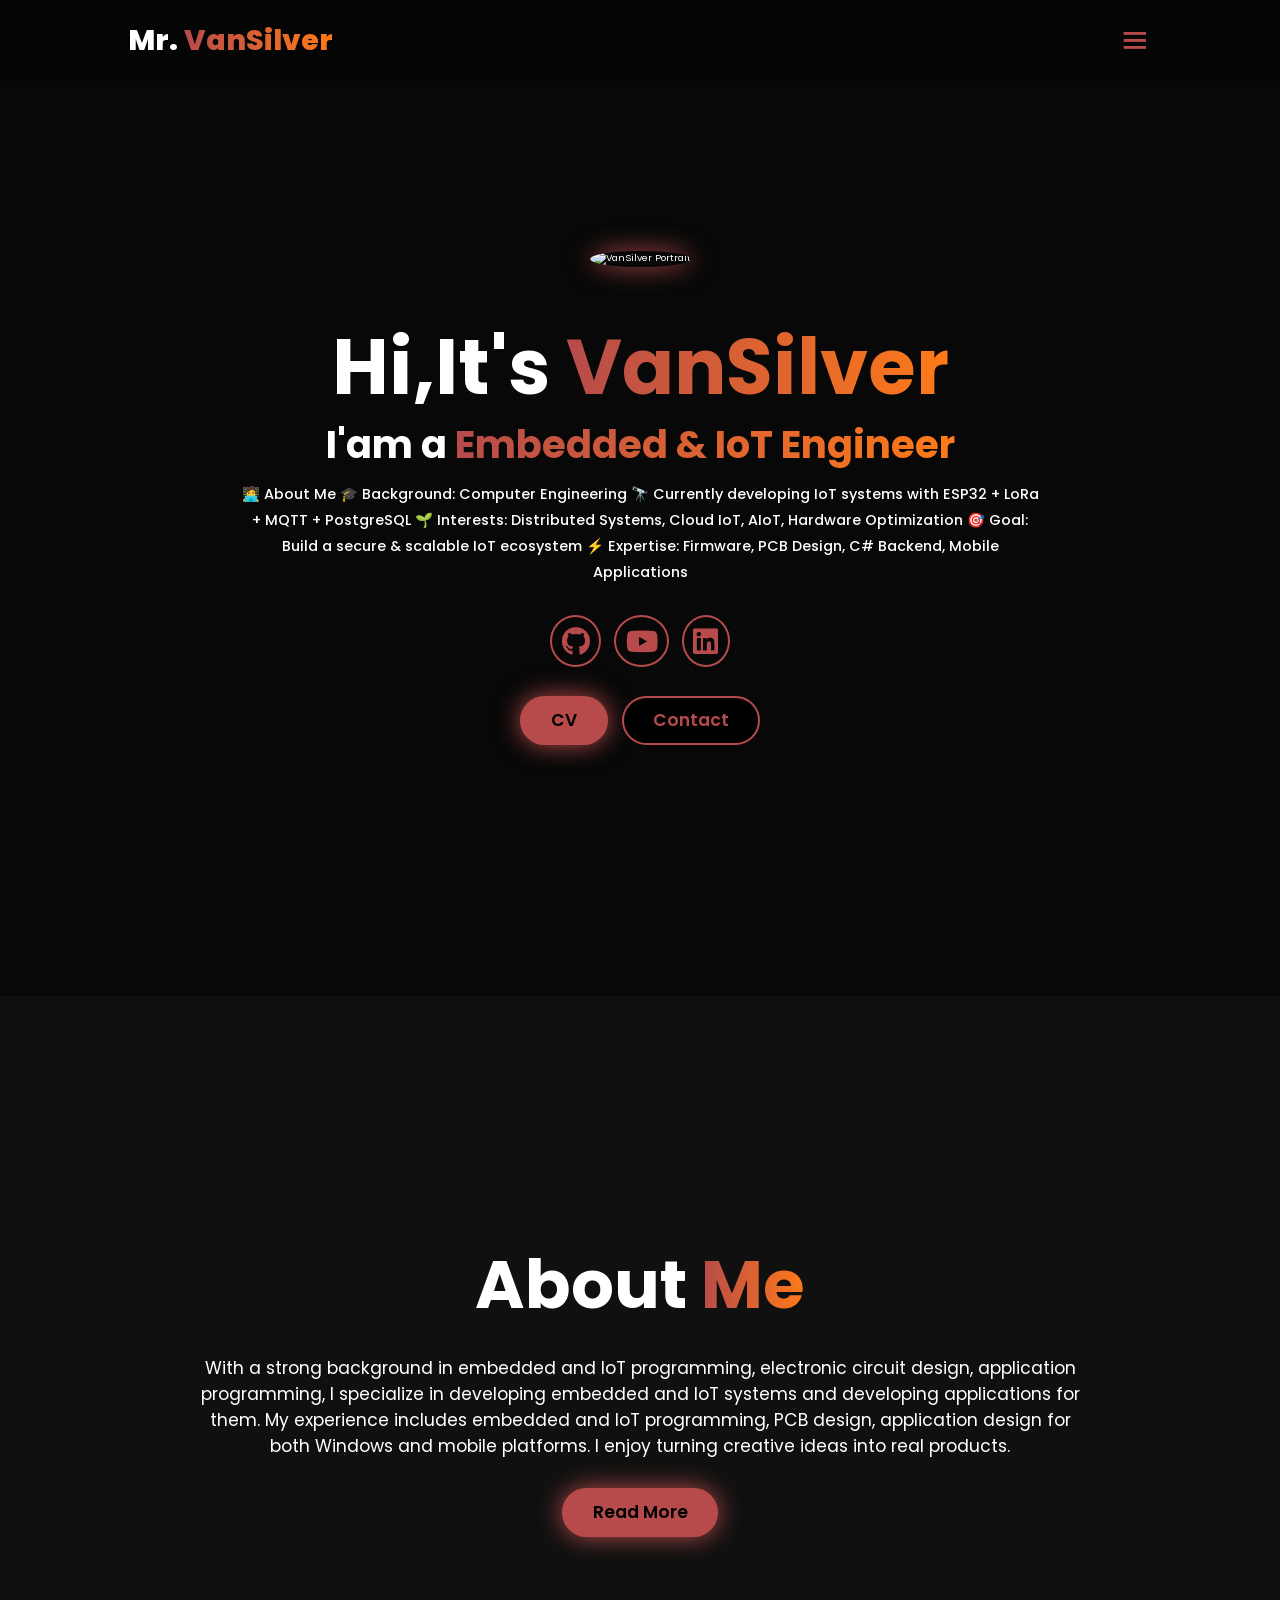
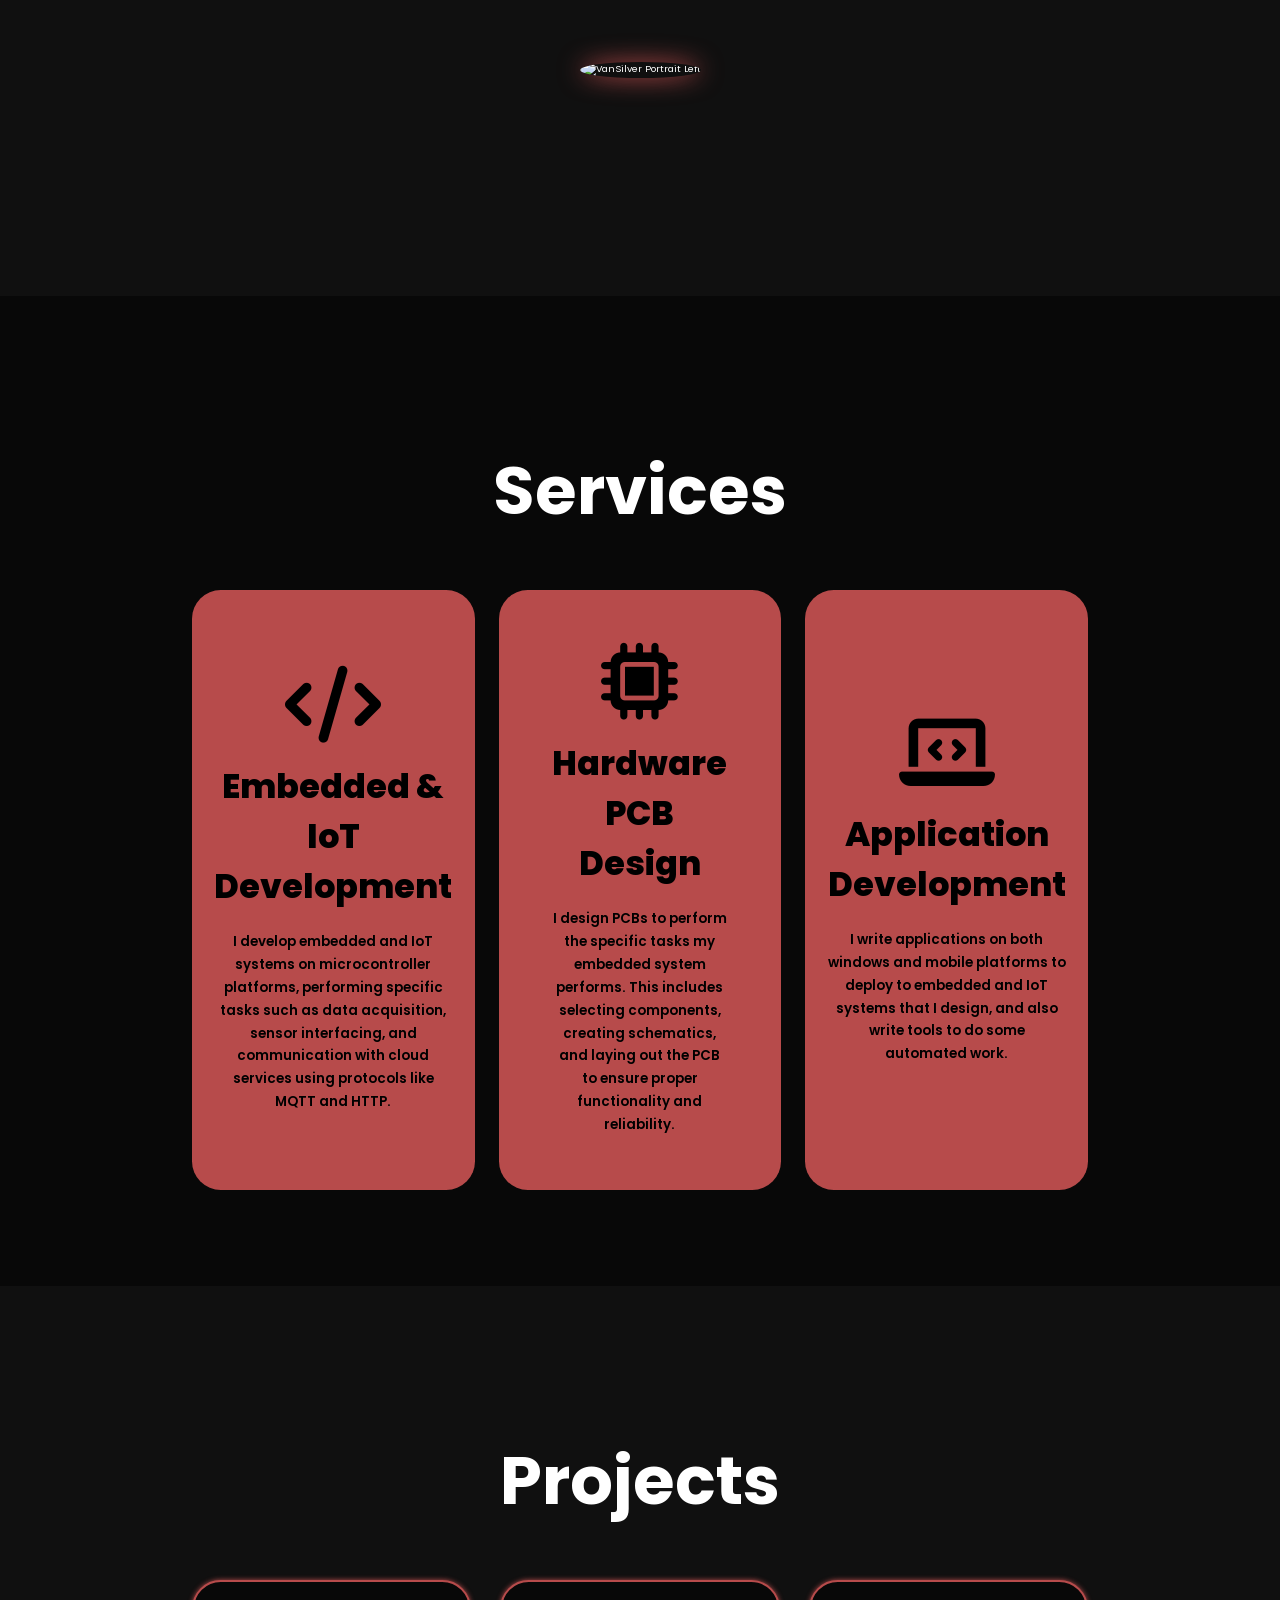
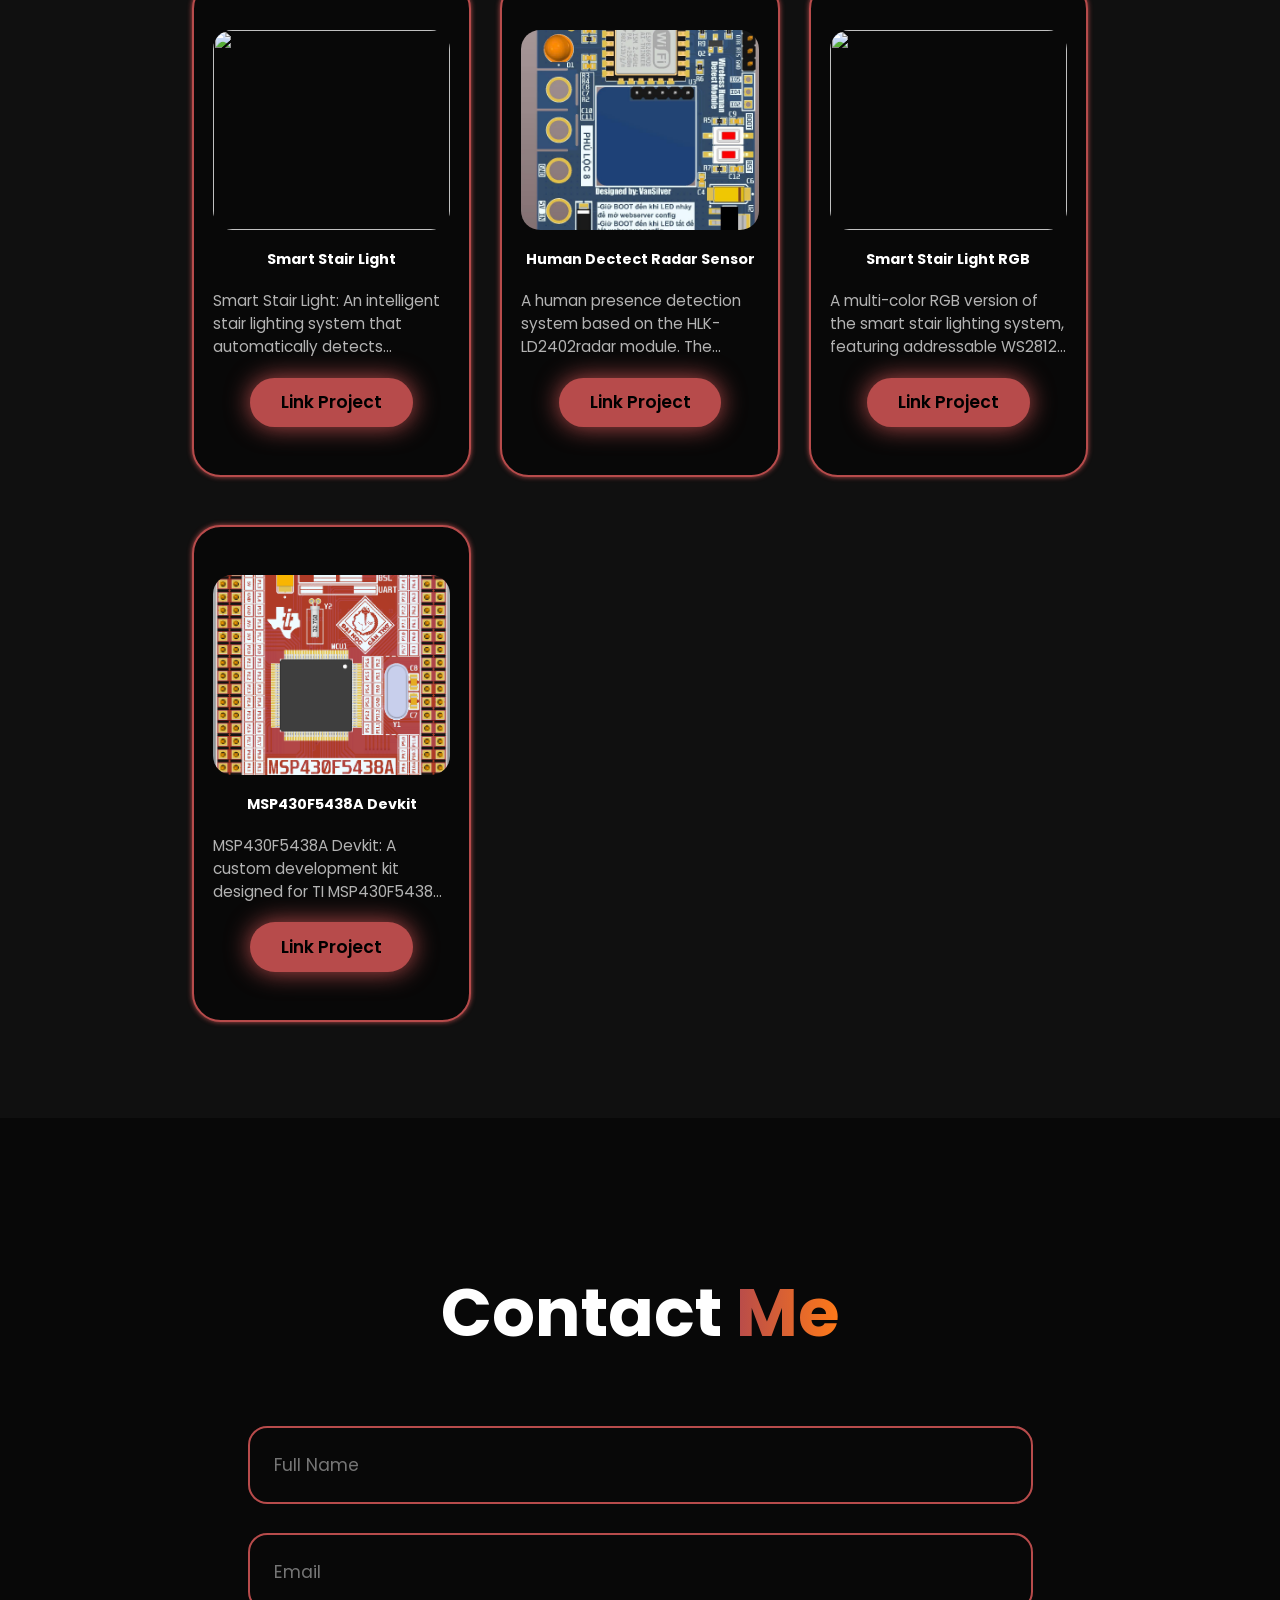
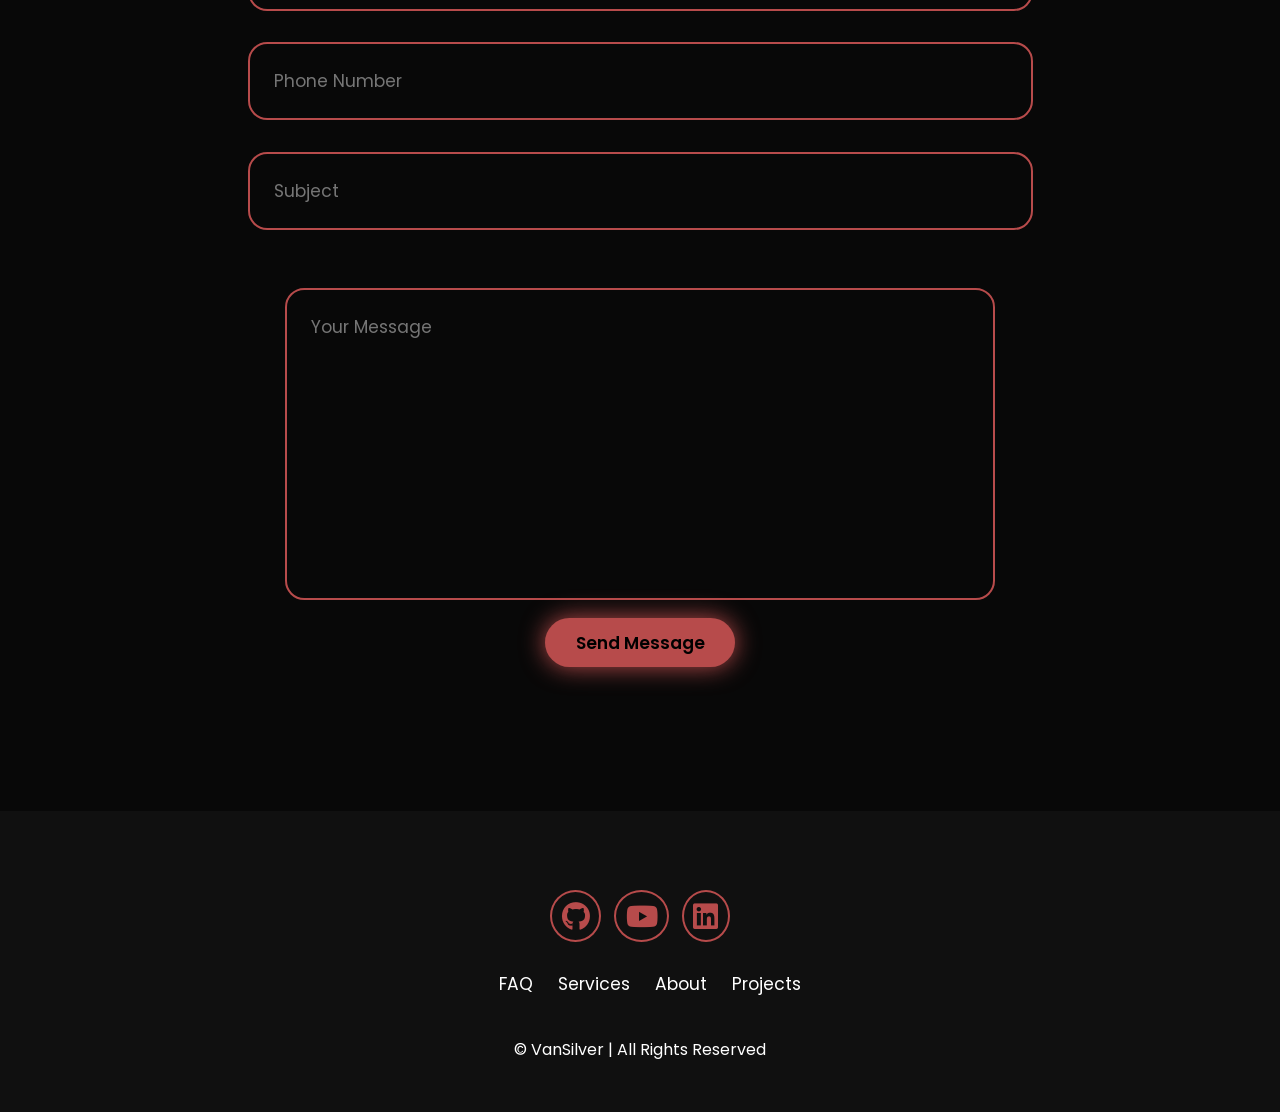
==== index.html @ 9d39d24d "first commit" ====
<!DOCTYPE html>
<html lang="en">

<head>
  <meta charset="UTF-8" />
  <meta name="viewport" content="width=device-width, initial-scale=1.0" />
  <title>VanSilver Portfolio</title>
  <link rel="stylesheet" href="assets/css/style-orange-red.css" />
  <link href='https://unpkg.com/boxicons@2.1.4/css/boxicons.min.css' rel='stylesheet'>
  <link rel="stylesheet" href="https://cdnjs.cloudflare.com/ajax/libs/font-awesome/6.6.0/css/all.min.css">
  <link rel="icon" href="favicon.ico" type="image/x-icon">
</head>

<body>
  <header class="header">

    <a href="#home" class="logo">
      Mr. <span>VanSilver</span>
    </a>
    <i class="bx bx-menu" id="menu-icon"></i>
    <nav class="navbar">
      <a href="#home">Home</a>
      <a href="#about">About</a>
      <a href="#services">Services</a>
      <a href="#projects">Projects</a>
      <a href="#contact">Contact</a>
    </nav>
    <button class="gradient-btn" id="contact-btn">Contact Me</button>


  </header>
  <section class="home" id="home">
    <div class="home-content">
      <h1>Hi,It's <span>VanSilver</span></h1>
      <h3>I'am a <span>Embedded & IoT Engineer</span></h3>
      <p>
        🧑‍💻 About Me
        🎓 Background: Computer Engineering
        🔭 Currently developing IoT systems with ESP32 + LoRa + MQTT + PostgreSQL
        🌱 Interests: Distributed Systems, Cloud IoT, AIoT, Hardware Optimization
        🎯 Goal: Build a secure & scalable IoT ecosystem
        ⚡ Expertise: Firmware, PCB Design, C# Backend, Mobile Applications
      </p>


      <div class="social-icons">
        <a href="https://github.com/VanSilver" target="_blank" rel="noopener noreferrer">
          <i class="fa-brands fa-github"></i>
        </a>
        <a href="https://www.youtube.com/@vansilver1711" target="_blank" rel="noopener noreferrer">
          <i class="fa-brands fa-youtube"></i>
        </a>
        <a href="https://www.linkedin.com/in/vansilver1711/" target="_blank" rel="noopener noreferrer">
          <i class="fa-brands fa-linkedin"></i>
        </a>
        <!-- <a href="https://www.facebook.com/VanSilver.ytb" target="_blank" rel="noopener noreferrer">
          <i class="fa-brands fa-discord"></i>
        </a> -->
      </div>
      <div class="btn-group">
        <a href="https://www.topcv.vn/xem-cv/AVlUVwEDDVNZUwVQA1NWUgxXDgJXVABVAgFUAg503b" class="btn" target="_blank"
          rel="noopener noreferrer">
          CV
        </a>
        <a href="#contact" class="btn">Contact</a>
      </div>
    </div>
    <div class="home-img">
      <!-- <img src="image.png" alt=""> -->
      <img src="assets/img/meme.png" alt="VanSilver Portrait">
    </div>

  </section>
  <section class="about" id="about">
    <div class="about-img">
      <img src="assets/img/memeLeft.png" alt="VanSilver Portrait Left">
    </div>
    <div class="about-content">
      <h2>About <span>Me</span></h2>
      <p>
        With a strong background in embedded and IoT programming, electronic circuit design, application programming, I
        specialize in developing embedded and IoT systems and developing applications for them. My experience includes
        embedded and IoT programming, PCB design, application design for both Windows and mobile platforms. I enjoy
        turning creative ideas into real products.
      </p>
      <a href="#" class="btn">Read More</a>
    </div>
  </section>

  <section class="services" id="services">

    <h2 class="heading">
      Services
    </h2>
    <div class="services-container">
      <div class="service-box">
        <div class="service-info">
          <i class="fa-solid fa-code"></i>
          <h4>Embedded & IoT Development</h4>
          <p>
            I develop embedded and IoT systems on microcontroller platforms, performing specific tasks such as data
            acquisition, sensor interfacing, and communication with cloud services using protocols like MQTT and HTTP.
          </p>
        </div>
      </div>
      <div class="service-box">
        <div class="service-info">
          <i class="fa-solid fa-microchip"></i>
          <h4>Hardware PCB Design</h4>
          <p>
            I design PCBs to perform the specific tasks my embedded system performs. This includes selecting components,
            creating schematics, and laying out the PCB to ensure proper functionality and reliability.
          </p>
        </div>
      </div>

      <div class="service-box">
        <div class="service-info">
          <i class="fa-solid fa-laptop-code"></i>
          <h4>Application Development</h4>
          <p>
            I write applications on both windows and mobile platforms to deploy to embedded and IoT systems that I
            design, and also write tools to do some automated work.
          </p>
        </div>
      </div>
    </div>

  </section>
  <section class="projects" id="projects">
    <h2 class="heading">Projects</h2>
    <div class="projects-box">
      <div class="project-card">
        <img src="assets/img/projects/project-dino-race.png">
        <h2>Smart Stair Light</h2>
        <p>Smart Stair Light: An intelligent stair lighting system that automatically detects movement using infrared
          sensors
          and smoothly controls LED brightness via PWM. </p>
        <a href="" class="btn" target="_blank">Link Project</a>
      </div>
      <div class="project-card">
        <img src="assets/img/projects/project-sausage-flip.png" alt="">
        <h2>Human Dectect Radar Sensor</h2>
        <p>
          A human presence detection system based on the HLK-LD2402radar module.
          The project integrates Doppler radar sensing for accurate motion and presence detection,
          offering higher stability and penetration compared to traditional PIR sensors.
          It communicates with the main controller via UART for smart lighting and security applications.
        </p>
        <a href="" class="btn" target="_blank">Link Project</a>
      </div>
      <div class="project-card">
        <img src="assets/img/projects/project-bike-obby.png" alt="">
        <h2>Smart Stair Light RGB</h2>
        <p> A multi-color RGB version of the smart stair lighting system, featuring addressable WS2812 LED strips,
          real-time animation effects, and wireless configuration via web server hosted on ESP32.
          Supports customizable lighting profiles and OTA updates. </p>
        <a href="" class="btn" target="_blank">Link Project</a>
      </div>
      <div class="project-card">
        <img src="assets/img/projects/project-carlor.png" alt="">
        <h2>MSP430F5438A Devkit</h2>
        <p>MSP430F5438A Devkit: A custom development kit designed for TI MSP430F5438A microcontroller.
          The board includes UART, SPI, I2C interfaces, power management circuit,
          and onboard debugging via USB for firmware testing and validation.</p>
        <a href="" class="btn" target="_blank">Link Project</a>
      </div>
    </div>
  </section>

  <section class="contact" id="contact">
    <h2 class="heading">Contact <span>Me</span></h2>
    <form id="contact-form">
      <div class="input-group">
        <div class="input-box">
          <input type="text" name="name" placeholder="Full Name" required>
          <input type="email" name="email" id="email" placeholder="Email">
          <small class="error-message" id="email-error"></small>
        </div>
        <div class="input-box">
          <input type="number" name="phone" id="phone" placeholder="Phone Number" class="input-phone">
          <small class="error-message" id="phone-error"></small>
          <input type="text" name="subject" placeholder="Subject">
        </div>
      </div>
      <div class="input-group-2">
        <textarea name="message" placeholder="Your Message" cols="30" rows="10" required></textarea>
        <input type="submit" value="Send Message" class="btn">
      </div>
    </form>

  </section>
  <footer class="footer">
    <div class="social-icons">
      <a href="https://github.com/VanSilver" target="_blank" rel="noopener noreferrer">
        <i class="fa-brands fa-github"></i>
      </a>
      <a href="https://www.youtube.com/@vansilver1711" target="_blank" rel="noopener noreferrer">
        <i class="fa-brands fa-youtube"></i>
      </a>
      <a href="https://www.linkedin.com/in/vansilver1711/" target="_blank" rel="noopener noreferrer">
        <i class="fa-brands fa-linkedin"></i>
      </a>
      <!-- <a href="https://www.facebook.com/VanSilver.ytb" target="_blank" rel="noopener noreferrer">
          <i class="fa-brands fa-discord"></i>
        </a> -->
    </div>
    <ul class="list">
      <li>
        <a href="">FAQ</a>
      </li>
      <li>
        <a href="#services">Services</a>
      </li>
      <li>
        <a href="#about">About</a>
      </li>
      <li>
        <a href="#projects">Projects</a>
      </li>
    </ul>
    <p class="copyright"> © VanSilver | All Rights Reserved</p>
  </footer>

  <script src="assets/js/script.js"></script>
</body>

</html>
---- assets/css/style-orange-red.css ----
@import url('https://fonts.googleapis.com/css2?family=Poppins:wght@400;600;700&display=swap');

* {
  margin: 0;
  padding: 0;
  box-sizing: border-box;
  text-decoration: none;
  scroll-behavior: smooth;
  font-family: "Poppins";
}

:root {
  --bg-color: #080808;
  --second-bg-color: #101010;
  --text-color: white;
  /* --main-color: #A00012; */
  --main-color: #b74b4b;

  --accent-color: #ff7a18;
  --muted-text: #b3b3b3;

  --border-color: var(--main-color);
  --gradient: linear-gradient(90deg, var(--main-color), var(--accent-color));
  --shadow-glow: 0 0 25px var(--main-color);
}

html {
  font-size: 60%;
  overflow-x: hidden;
}

body {
  background: var(--bg-color);
  color: var(--text-color);

}

.header {
  position: fixed;
  width: 100%;
  top: 0;
  left: 0;
  padding: 2rem 10%;
  background: rgba(0, 0, 0, 0.3);
  backdrop-filter: blur(10px);
  display: flex;
  justify-content: space-between;
  align-items: center;
  z-index: 1000;
}

#menu-icon {
  font-size: 3.5rem;
  color: var(--main-color);
  display: none;
}

.logo {
  font-size: 3rem;
  color: var(--text-color);
  font-weight: 800;
  cursor: pointer;
  transition: 0.3s ease-in-out;
}

.logo:hover {
  transform: scale(1.1);
}

span {
  /* background: linear-gradient(270deg,
      #df8908 10%,
      #ff1d15 100%); */
  background: var(--gradient);
  background-clip: text;
  color: transparent;
}

.navbar a {
  font-size: 1.8rem;
  color: var(--text-color);
  margin-left: 4rem;
  font-weight: 500;
  transition: 0.3s ease-in-out;
  border-bottom: 3px solid transparent;
}

.navbar a:hover {
  color: var(--main-color);
  border-bottom: 3px solid var(--main-color);

}

.gradient-btn {
  font-size: 1.8rem;
  padding: 1rem 2rem;
  border-radius: 3rem;
  /* background: linear-gradient(270deg,
      #df8908 10%,
      #ff1d15 100%); */
  background: var(--gradient);
  letter-spacing: 1px;
  cursor: pointer;
  transition: 0.3s ease-in-out;
  color: white;
  text-wrap: nowrap;
}

.gradient-btn:hover {
  transform: scale(1.05);
}


section {
  min-height: 100vh;
  padding: 10rem 15%;
}

.home {
  display: flex;
  align-items: center;
  justify-content: center;
  gap: 15rem;
}

.home-content {
  display: flex;
  flex-direction: column;
  align-items: flex-end;
  text-align: right;
}

.home-content h1 {
  font-size: 8rem;
  font-weight: 700;
  margin-top: 1.5rem;
  line-height: 1;
}

.home-content h3 {
  margin: 1rem 0;
  font-size: 4rem;
}

.home-content p {
  font-size: 1.5rem;
  font-weight: 500;
  line-height: 1.8;
}

.home-img img {
  width: 32vw;
  border-radius: 50%;
  box-shadow: 0 0 25px var(--main-color);
  transition: 0.4s ease-in-out;
}


.home-img img:hover {
  box-shadow:
    0 0 25px var(--main-color),
    0 0 50px var(--main-color),
    0 0 100px var(--main-color);
}


.social-icons a {
  display: inline-flex;
  justify-content: center;
  align-items: center;
  font-size: 3rem;
  padding: 1rem;
  background: transparent;
  border: 2px solid var(--main-color);
  border-radius: 50%;
  color: var(--main-color);
  margin: 3rem 0.5rem;
  transition: 0.3s ease-in-out;
}

.social-icons a:hover {
  color: var(--text-color);
  background-color: var(--main-color);
  transform: scale(1.2) translateY(-0.5px);
  box-shadow: 0 0 25px var(--main-color);
}

.btn-group {
  display: flex;
  gap: 1.5rem;
}

.btn {
  display: inline-block;
  padding: 1rem 3rem;
  background-color: var(--main-color);
  box-shadow: 0 0 25px var(--main-color);
  border-radius: 3rem;
  font-size: 1.8rem;
  color: black;
  border: 2px solid transparent;
  font-weight: 600;
  transition: 0.3s ease-in-out;
}

.btn:hover {
  transform: scale(1.05);
  box-shadow:
    0 0 25px var(--main-color),
    0 0 50px var(--main-color);
}

.btn-group a:nth-of-type(2) {
  background-color: black;
  color: var(--main-color);
  border: 2px solid var(--main-color);
  box-shadow: 0 0 25px transparent;
}

.btn-group a:nth-of-type(2):hover {
  box-shadow: 0 0 25px var(--main-color);
  background-color: var(--main-color);
  color: black;
}

.about {
  display: flex;
  justify-content: center;
  align-items: center;
  gap: 10rem;
  background: var(--second-bg-color);
}

.about-img img {
  width: 32vw;
  border-radius: 50%;
  box-shadow: 0 0 25px var(--main-color);
  transition: 0.4s ease-in-out;
}

.about-img img:hover {

  box-shadow:
    0 0 25px var(--main-color),
    0 0 50px var(--main-color),
    0 0 100px var(--main-color);

}

.about-content h2 {
  font-size: 7rem;
  text-align: left;
}


.about-content p {
  font-size: 1.8rem;
}

.about-content .btn {
  margin: 3rem 0;
}

::-webkit-scrollbar {
  width: 10px;
}

::-webkit-scrollbar-thumb {
  background-color: var(--main-color);
  border-radius: 10px;
}

::-webkit-scrollbar-track {
  background-color: var(--second-bg-color);
}

.heading {
  text-align: center;
  font-size: 7rem;
  margin: 5rem 0;
}

.services {
  background-color: var(--bg-color);
  color: black;
}

.services h2 {
  color: var(--text-color);

}

.services-container {
  display: grid;
  grid-template-columns: repeat(auto-fit, minmax(250px, 1fr));
  align-items: center;
  gap: 2.5rem;
}

.service-box {
  display: flex;
  justify-content: center;
  align-items: center;
  background-color: var(--main-color);
  height: 600px;
  border-radius: 3rem;
  cursor: pointer;
  border: 5px solid transparent;
  transition: 0.4s ease-in-out;
}

.service-box:hover {
  background: var(--second-bg-color);
  color: var(--main-color);
  border: 5px solid var(--main-color);
  transform: scale(1.03);
}

.service-info {
  display: flex;
  flex-direction: column;
  text-align: center;
  justify-content: center;
  align-items: center;
  padding: 5rem;
}

.service-info h4 {
  font-size: 3.5rem;
  margin: 2rem 0;
  font-weight: 800;
}

.service-info p {
  font-size: 1.4rem;
  font-weight: 600;
  line-height: 1.7;
}

.service-info i {
  font-size: 8rem;
}

.projects {
  background-color: var(--second-bg-color);
}

.projects-box {
  display: grid;
  grid-template-columns: repeat(auto-fit,
      minmax(250px, 1fr));
  place-items: center;
  gap: 3rem;
  row-gap: 5rem;
}

.project-card {
  display: flex;
  flex-direction: column;
  justify-content: center;
  /* text-align: center; */
  align-items: center;
  background-color: var(--bg-color);
  border: 2px solid var(--main-color);
  border-radius: 3rem;
  gap: 2rem;
  padding: 5rem 2rem;
  overflow: hidden;
  box-shadow: 0 0 5px var(--main-color);
  transition: 0.3s ease;
}

.project-card:hover {
  box-shadow: 0 0 25px var(--main-color),
    0 0 50px var(--main-color);
  transform: scale(1.02);
}

.project-card img {
  width: 100%;
  height: 200px;
  border-radius: 2em;
  object-fit: cover;
}

.project-card h3 {
  font-size: 3rem;
}

/* .project-card p {
  font-size: 1.6rem;
} */
.project-card p {
  font-size: 1.6rem;
  color: var(--muted-text);

  /* Giới hạn số dòng (3 dòng) */
  display: -webkit-box;
  /* bắt buộc cho -webkit-line-clamp */
  -webkit-box-orient: vertical;
  -webkit-line-clamp: 3;
  /* Chrome, Safari, Opera */
  overflow: hidden;
  text-overflow: ellipsis;

  /* Chuẩn CSS mới */
  display: box;
  /* fallback */
  box-orient: vertical;
  /* fallback */
  line-clamp: 3;
  /* chuẩn CSS (future-proof) */
}

.contact {
  background-color: var(--bg-color);
}

.contact h2 {
  margin-bottom: 3rem;
  color: var(--text-color);
}

.contact form {
  display: flex;
  align-items: center;
  justify-content: center;
  gap: 3rem;
  margin: 5rem 0;

  text-align: center;
}

.contact form .input-box input,
.contact form textarea {
  width: 100%;
  padding: 2.5rem;
  font-size: 1.8rem;
  color: var(--text-color);
  background-color: var(--bg-color);
  border: 2px solid var(--main-color);
  border-radius: 2rem;
  margin: 1.5rem 0;
  resize: none;
}

.input-phone::-webkit-inner-spin-button,
.input-phone::-webkit-outer-spin-button {
  -webkit-appearance: none;
  margin: 0;
}

.footer {
  background-color: var(--second-bg-color);
  padding: 50px 0;
}

.footer .social-icons {
  text-align: center;
}

.footer ul {
  text-align: center;
  font-size: 1.8rem;
}

.footer ul li {
  display: inline-block;
  margin-left: 20px;
}

.footer ul li a {
  color: white;
  border-bottom: 3px solid transparent;
  transition: 0.3s ease-in-out;
}

.footer ul li a:hover {
  border-bottom: 3px solid var(--main-color);
}

.footer .copyright {
  text-align: center;
  margin-top: 40px;
  font-size: 16px;
}

.error-message {
  color: #ff4b4b;
  font-size: 1.5rem;
  margin-top: 3px;
  display: block;
}

/* ===== Toast popup ===== */
.toast {
  position: fixed;
  top: 20px;
  right: 20px;
  background: #222;
  color: #fff;
  padding: 12px 20px;
  border-radius: 8px;
  opacity: 0;
  transform: translateY(-20px);
  transition: all 0.3s ease;
  z-index: 9999;
  font-family: sans-serif;
  box-shadow: 0 0 10px rgba(0, 0, 0, 0.4);
}

.toast.show {
  opacity: 1;
  transform: translateY(0);
}

.toast.success {
  border-left: 5px solid #4caf50;
}

.toast.error {
  border-left: 5px solid #ff4b4b;
}

@media (max-width: 1285px) {

  #menu-icon {
    display: block;
  }

  .navbar {
    position: absolute;
    top: 100%;
    right: 0;
    width: 50%;
    padding: 1rem 3rem;
    background-color: rgba(0, 0, 0, 0.8);
    border-bottom-left-radius: 2rem;
    border-left: 2px solid var(--main-color);
    border-bottom: 2px solid var(--main-color);
    display: none;

  }

  .navbar a {
    display: block;
    font-size: 2rem;
    margin: 3rem 0;
    color: var(--text-color);
  }

  .navbar.active {
    display: block;
  }

  .gradient-btn {
    display: none;
  }

  .home {
    flex-direction: column-reverse;
    margin: 5rem;
    gap: 5rem;
  }

  .home-content {
    align-items: center;
    text-align: center;
  }

  .home-img img {
    width: 56vw;
  }

  .about {
    flex-direction: column-reverse;
    text-align: center;
  }

  .about h2 {
    text-align: center;
    margin: 2rem 0;
  }

  .about img {
    width: 52vw;
  }

  .contact form {
    flex-direction: column;
  }
}
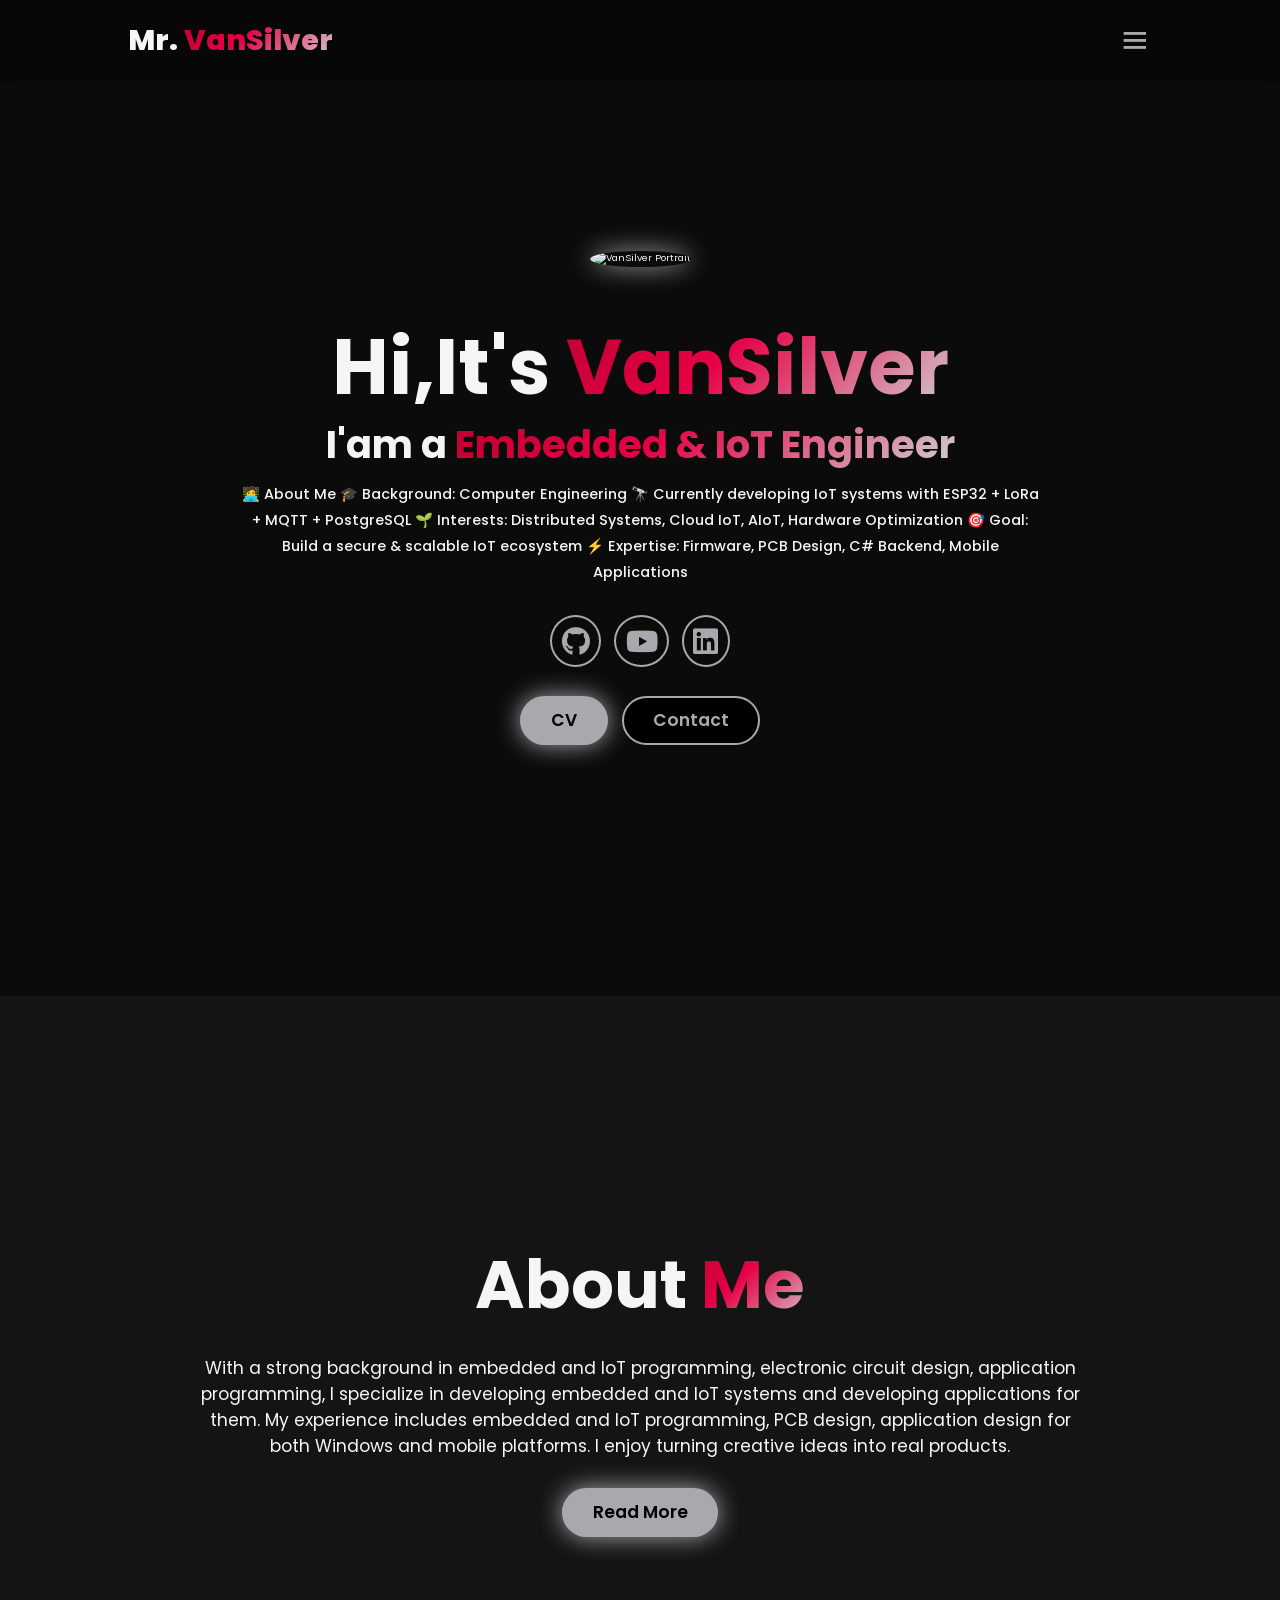
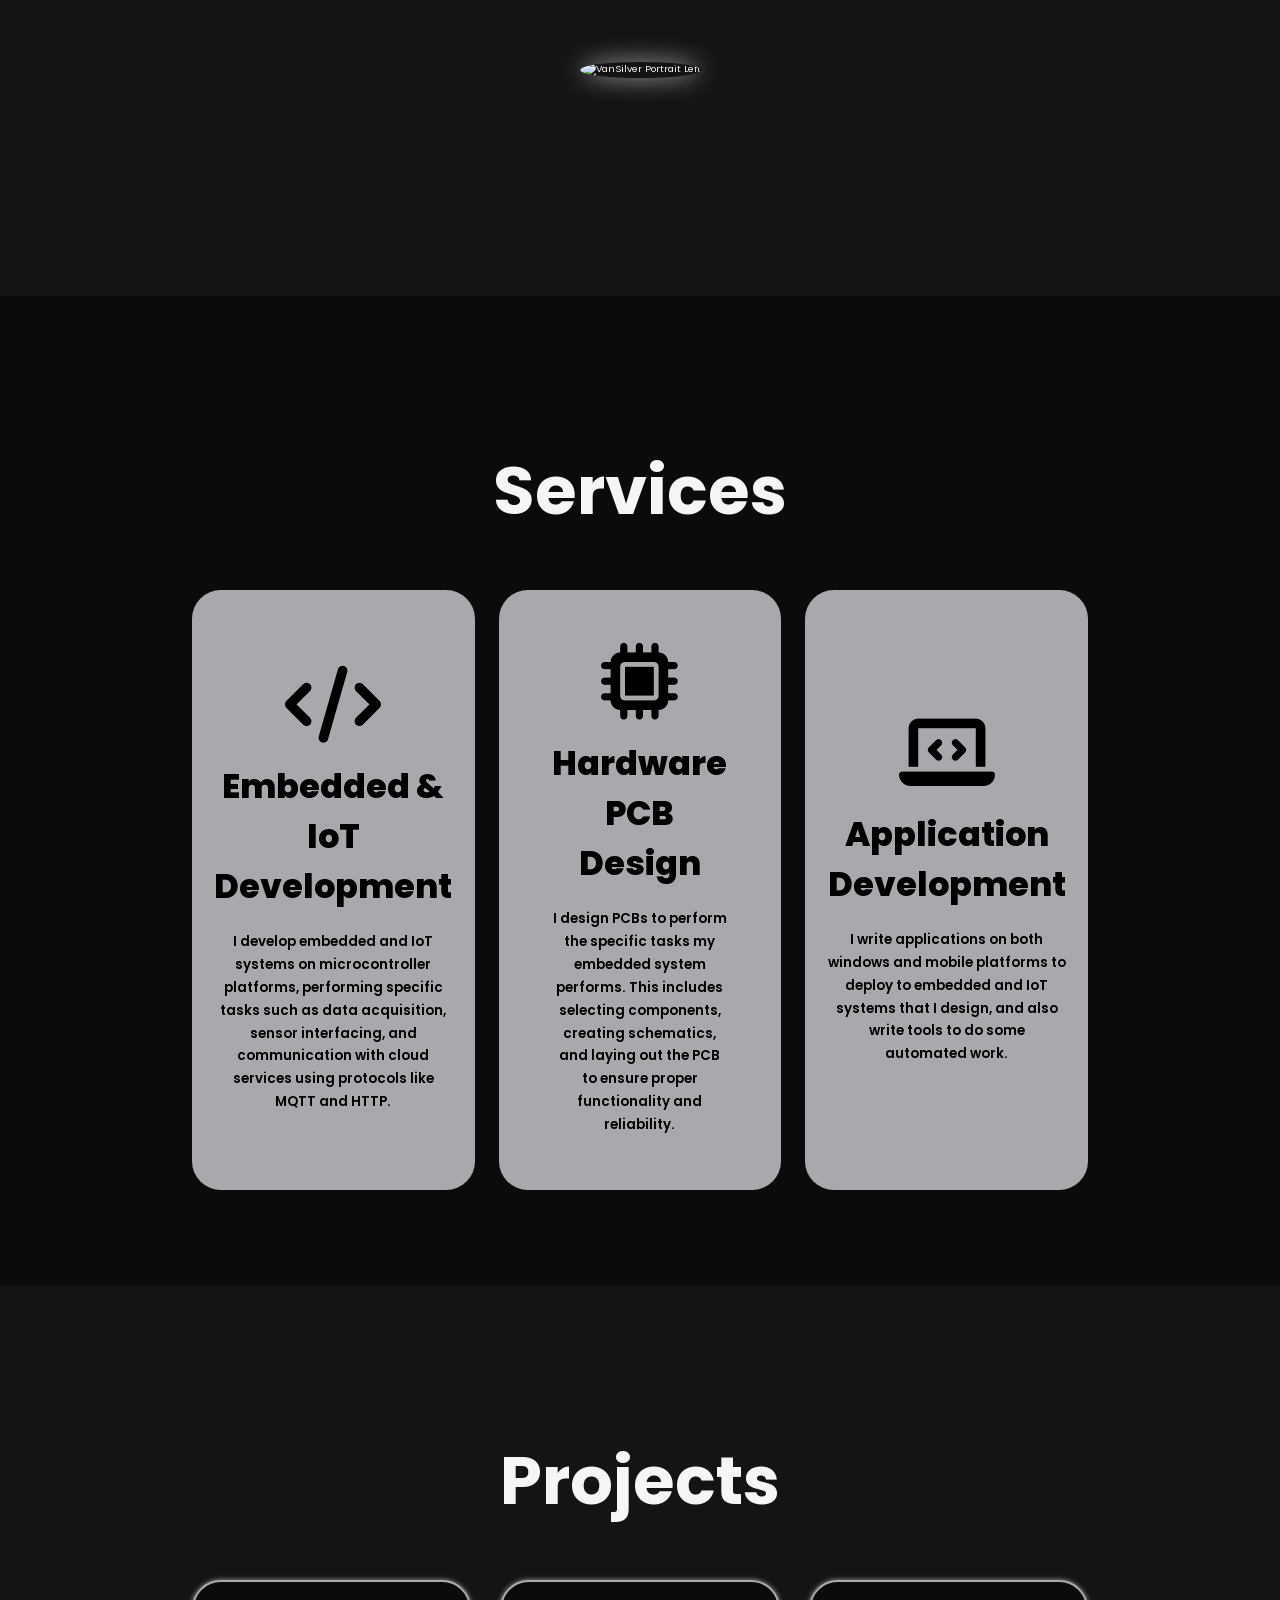
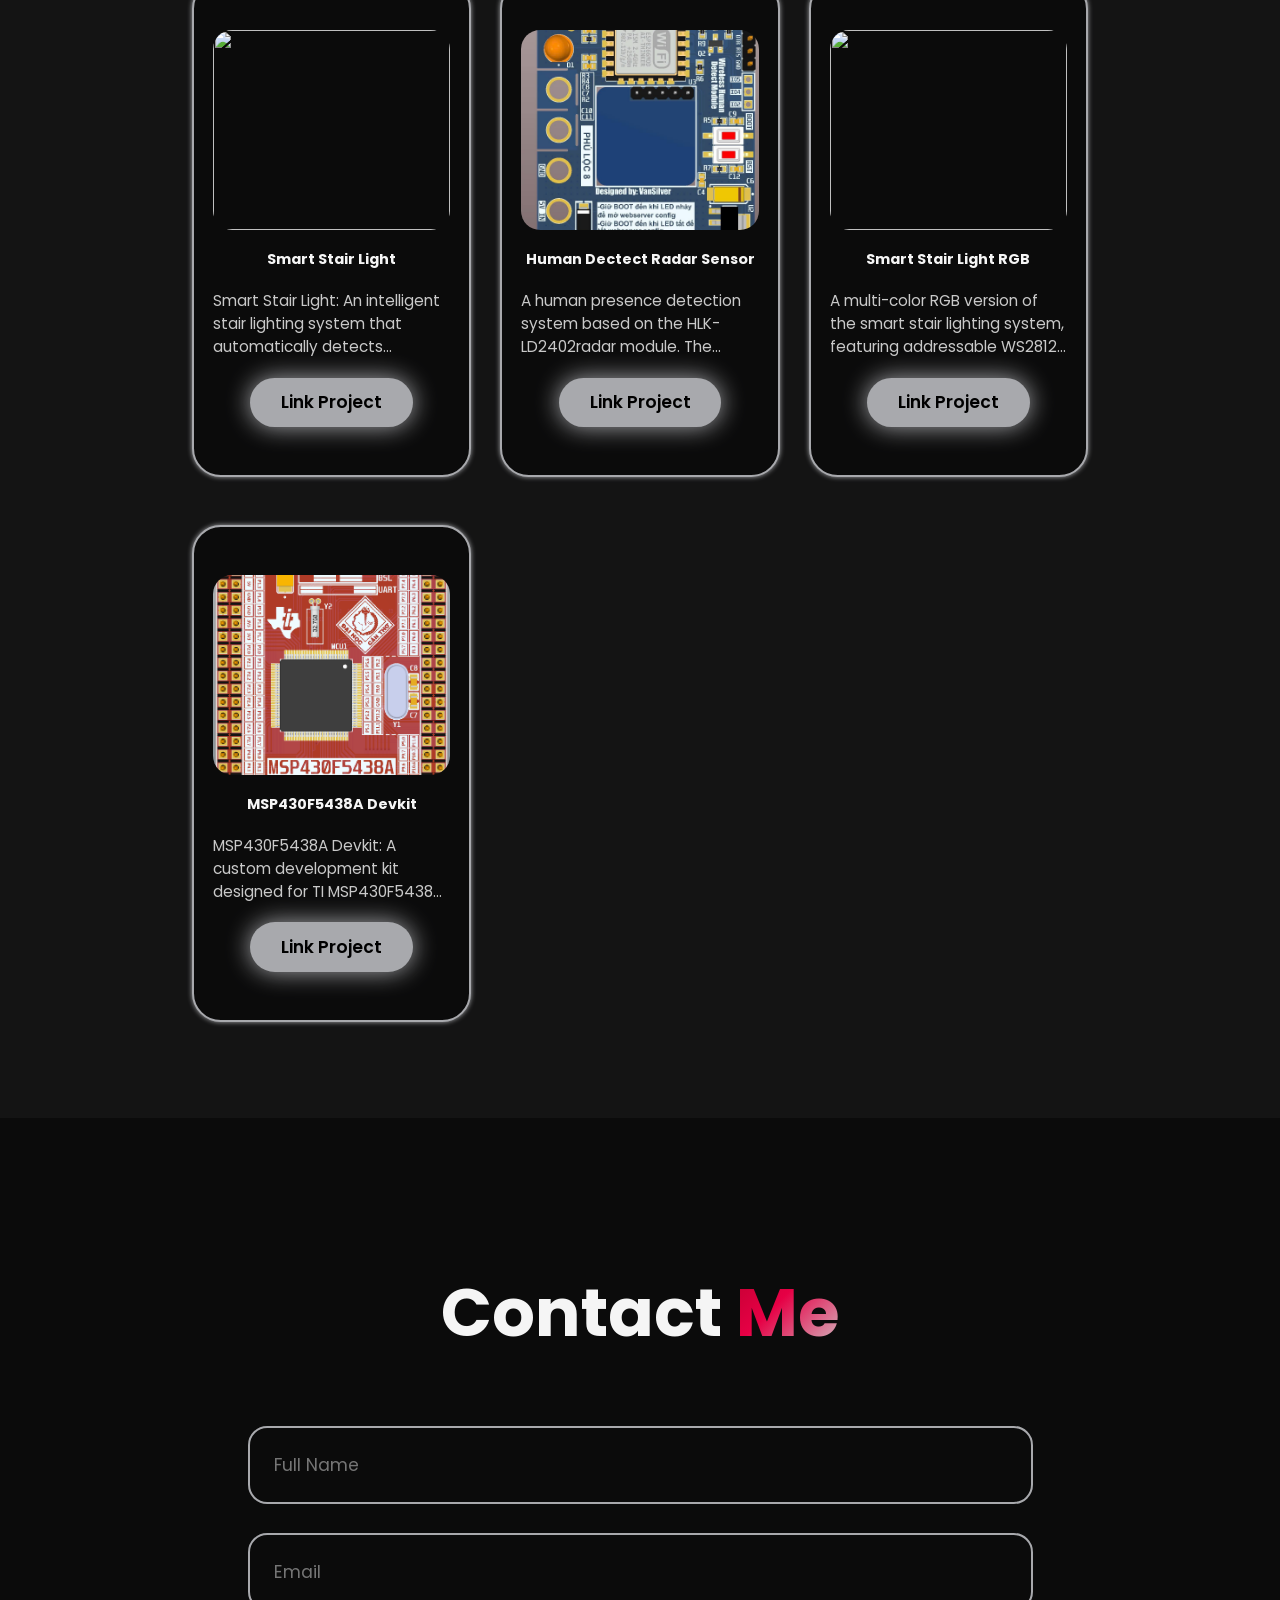
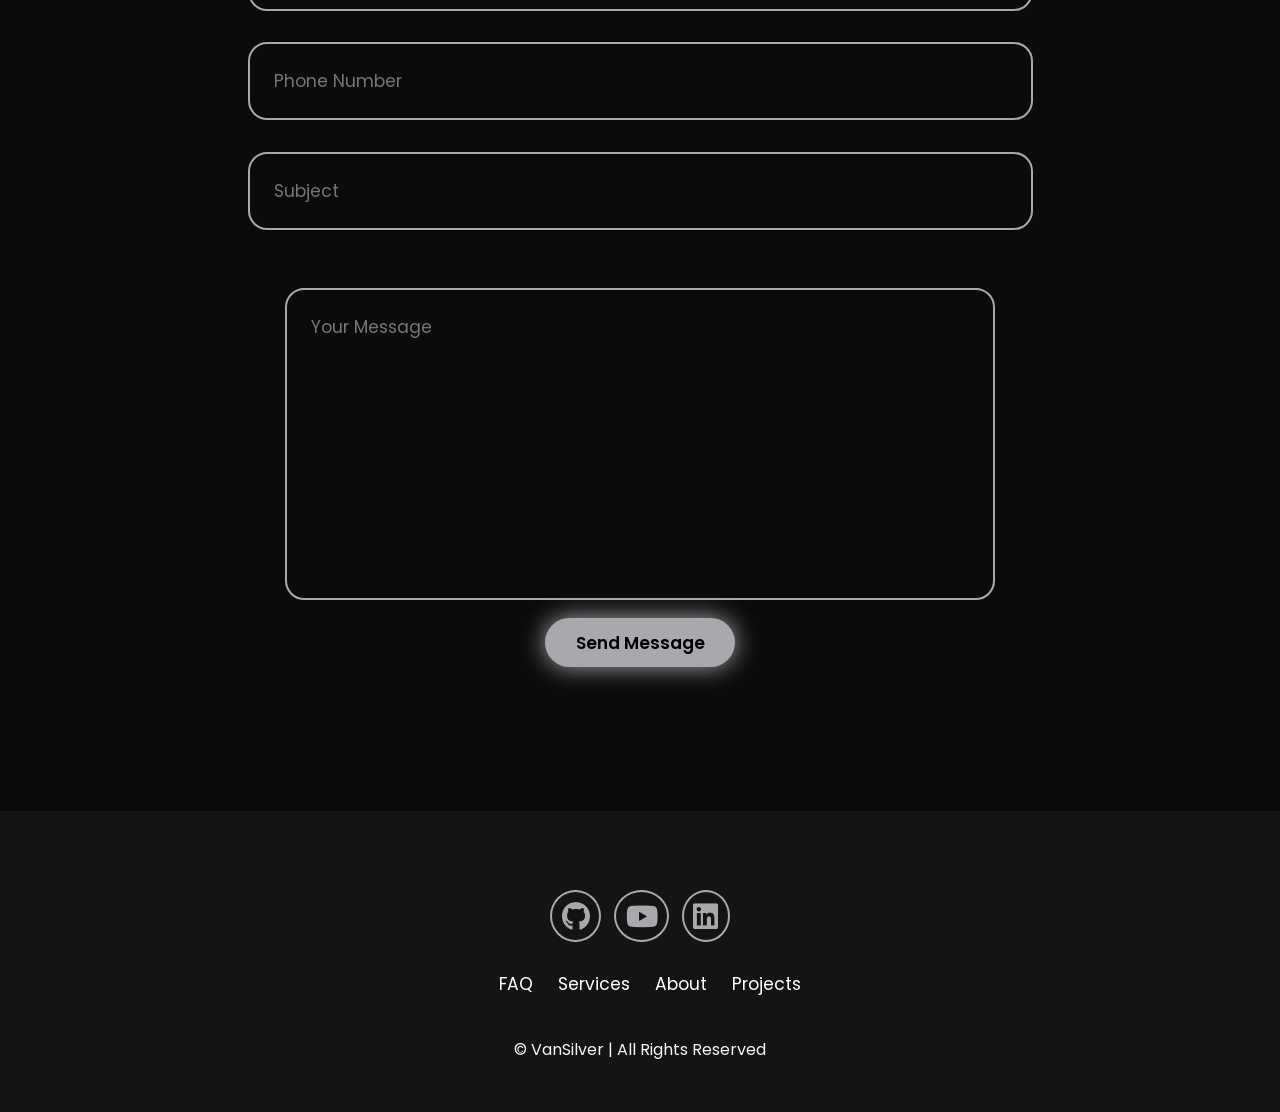
==== commit 5c51e7b6: "30112025" ====
--- a/index.html
+++ b/index.html
@@ -53,9 +53,6 @@
         <a href="https://www.linkedin.com/in/vansilver1711/" target="_blank" rel="noopener noreferrer">
           <i class="fa-brands fa-linkedin"></i>
         </a>
-        <!-- <a href="https://www.facebook.com/VanSilver.ytb" target="_blank" rel="noopener noreferrer">
-          <i class="fa-brands fa-discord"></i>
-        </a> -->
       </div>
       <div class="btn-group">
         <a href="https://www.topcv.vn/xem-cv/AVlUVwEDDVNZUwVQA1NWUgxXDgJXVABVAgFUAg503b" class="btn" target="_blank"
@@ -66,7 +63,6 @@
       </div>
     </div>
     <div class="home-img">
-      <!-- <img src="image.png" alt=""> -->
       <img src="assets/img/meme.png" alt="VanSilver Portrait">
     </div>
 
@@ -201,9 +197,6 @@
       <a href="https://www.linkedin.com/in/vansilver1711/" target="_blank" rel="noopener noreferrer">
         <i class="fa-brands fa-linkedin"></i>
       </a>
-      <!-- <a href="https://www.facebook.com/VanSilver.ytb" target="_blank" rel="noopener noreferrer">
-          <i class="fa-brands fa-discord"></i>
-        </a> -->
     </div>
     <ul class="list">
       <li>
--- a/assets/css/style-orange-red.css
+++ b/assets/css/style-orange-red.css
@@ -10,19 +10,26 @@
 }
 
 :root {
-  --bg-color: #080808;
-  --second-bg-color: #101010;
-  --text-color: white;
-  /* --main-color: #A00012; */
-  --main-color: #b74b4b;
-
-  --accent-color: #ff7a18;
-  --muted-text: #b3b3b3;
-
-  --border-color: var(--main-color);
-  --gradient: linear-gradient(90deg, var(--main-color), var(--accent-color));
-  --shadow-glow: 0 0 25px var(--main-color);
-}
+  --bg-color: #0b0b0b;
+  --second-bg-color: #141414;
+  --text-color: #f5f5f5;
+
+  /* Màu chủ đạo bạc - đỏ ánh kim */
+  --accent-color: #c00030; /* đỏ kim loại, hơi lạnh */
+  --main-color: #a8a9ad; /* bạc trung tính */
+
+  /* Màu phụ và nhấn */
+  --muted-text: #c9c9c9;
+  --border-color: var(--accent-color);
+
+  /* Hiệu ứng gradient ánh kim */
+  --gradient: linear-gradient(135deg, #c00030 0%, #e60045 40%, #d1d1d1 100%);
+  
+  /* Hiệu ứng đổ bóng ánh đỏ bạc */
+  --shadow-glow: 0 0 25px rgba(192, 0, 48, 0.8),
+                 0 0 35px rgba(180, 180, 180, 0.3);
+}
+
 
 html {
   font-size: 60%;
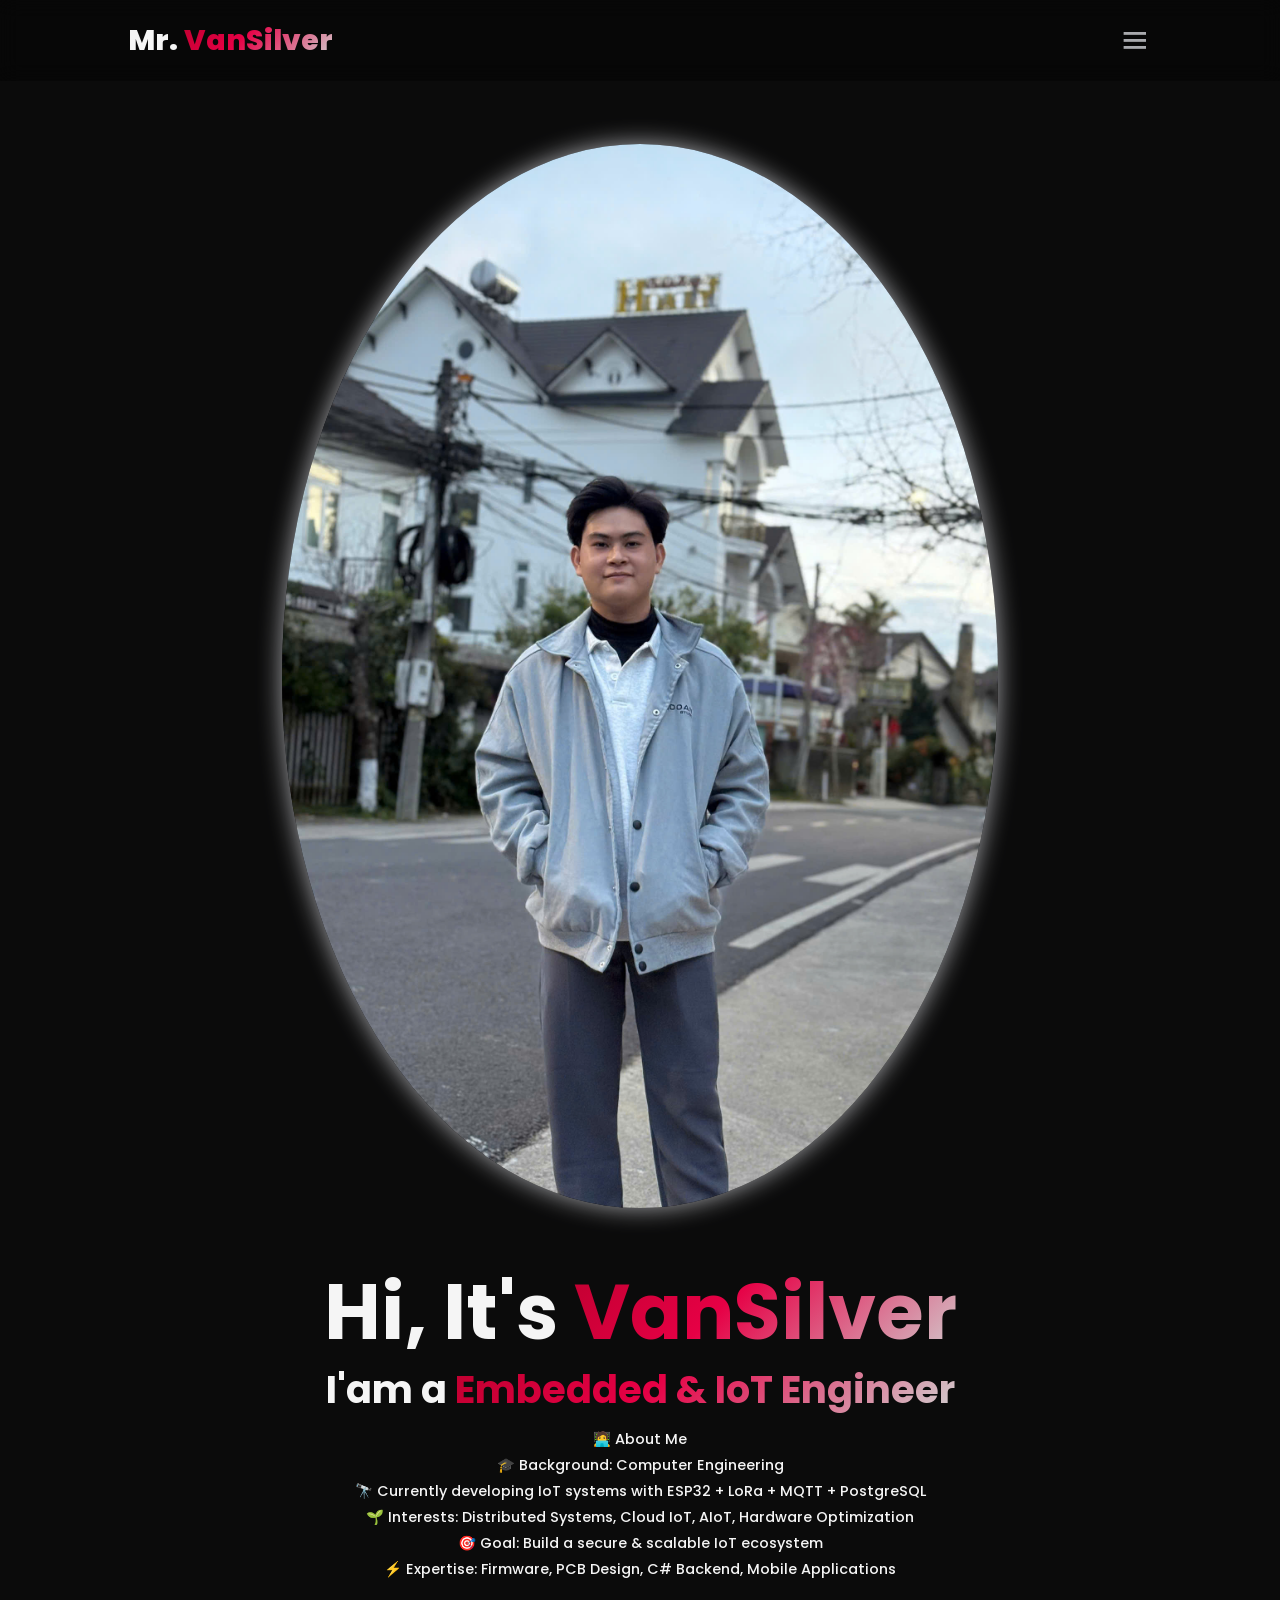
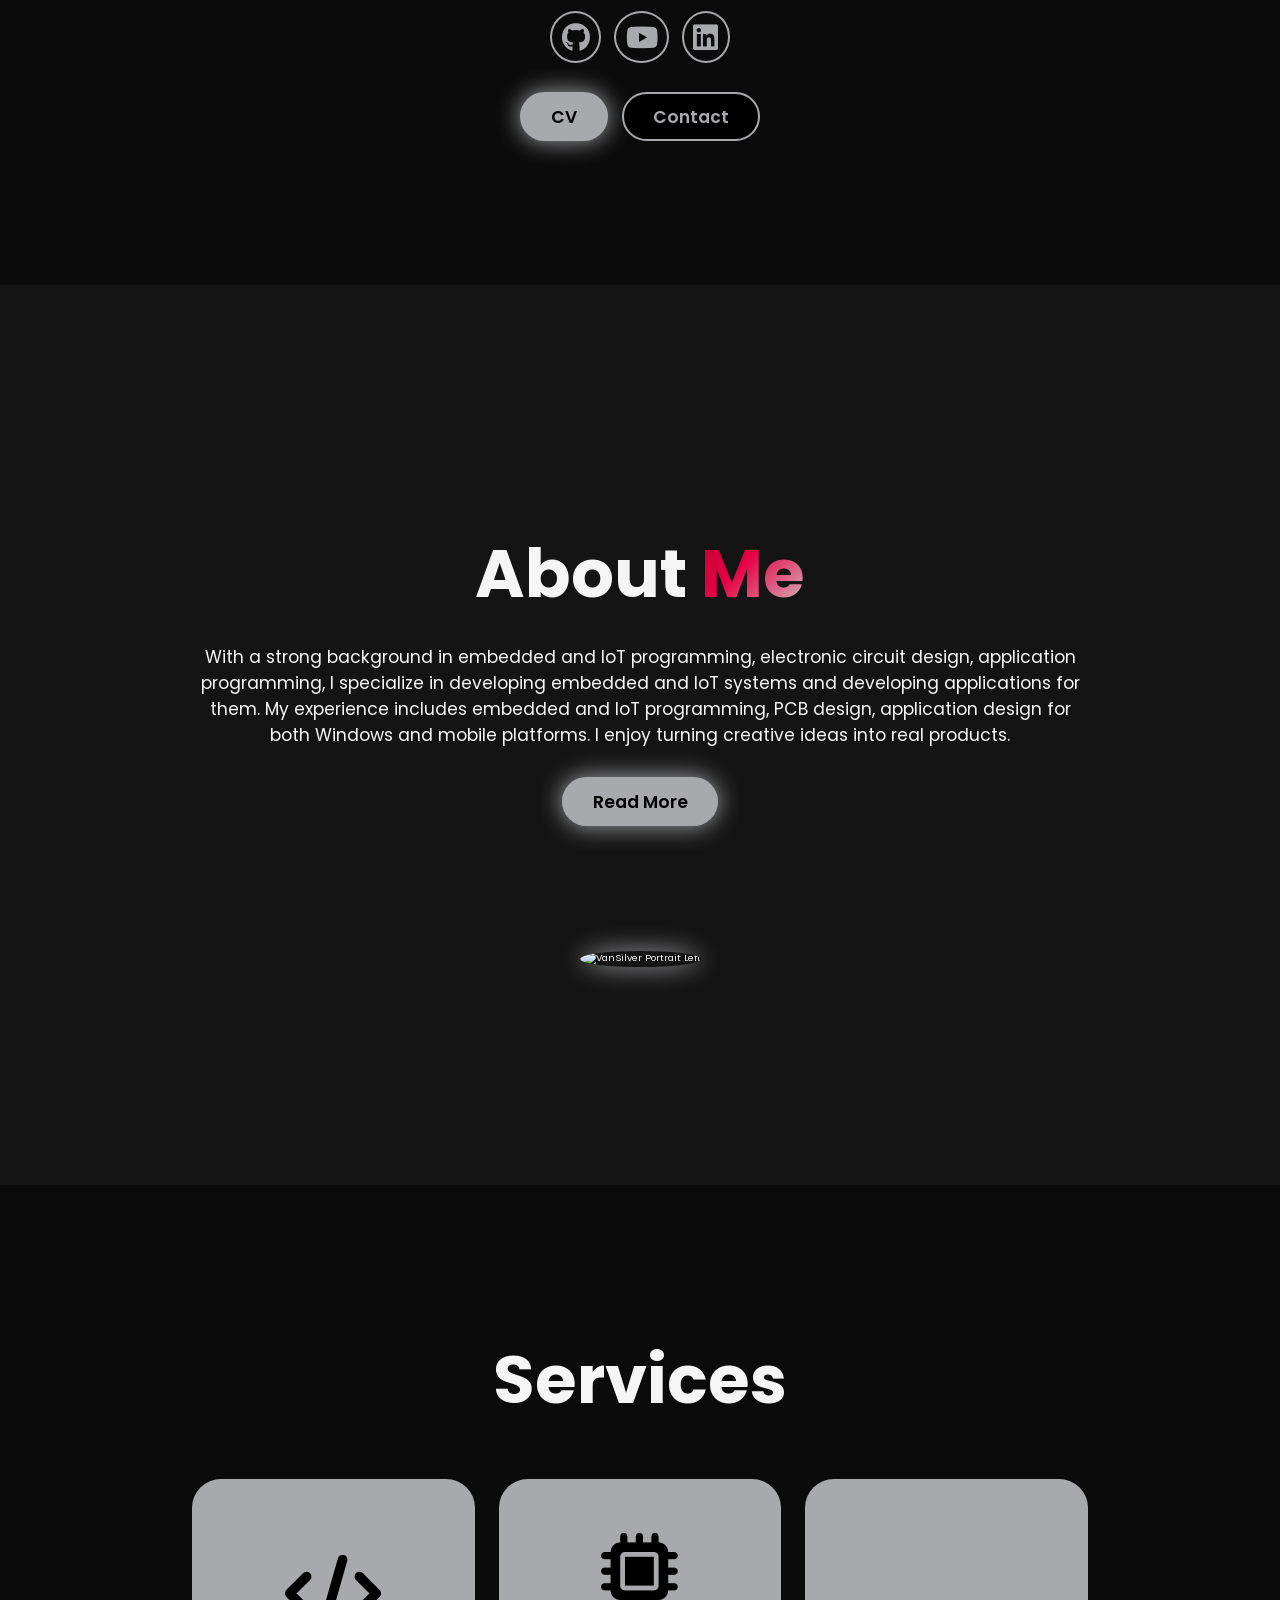
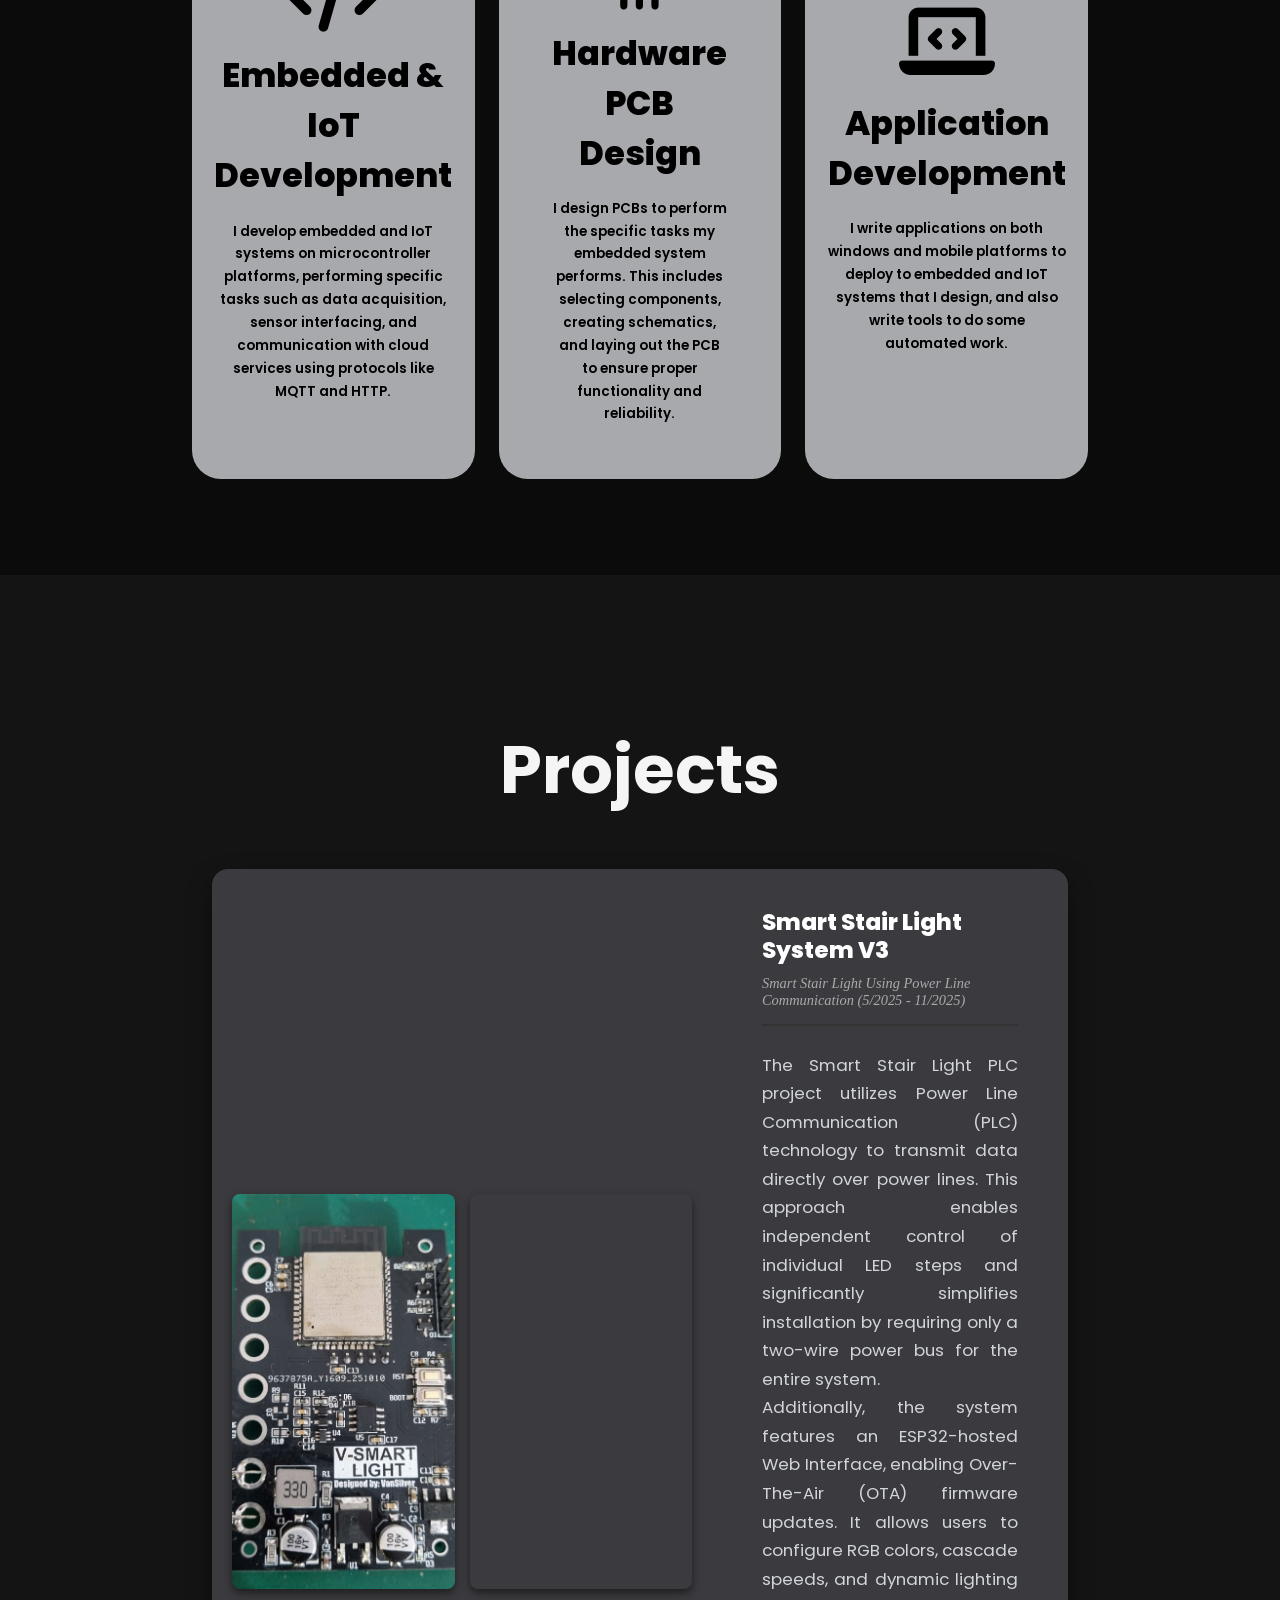
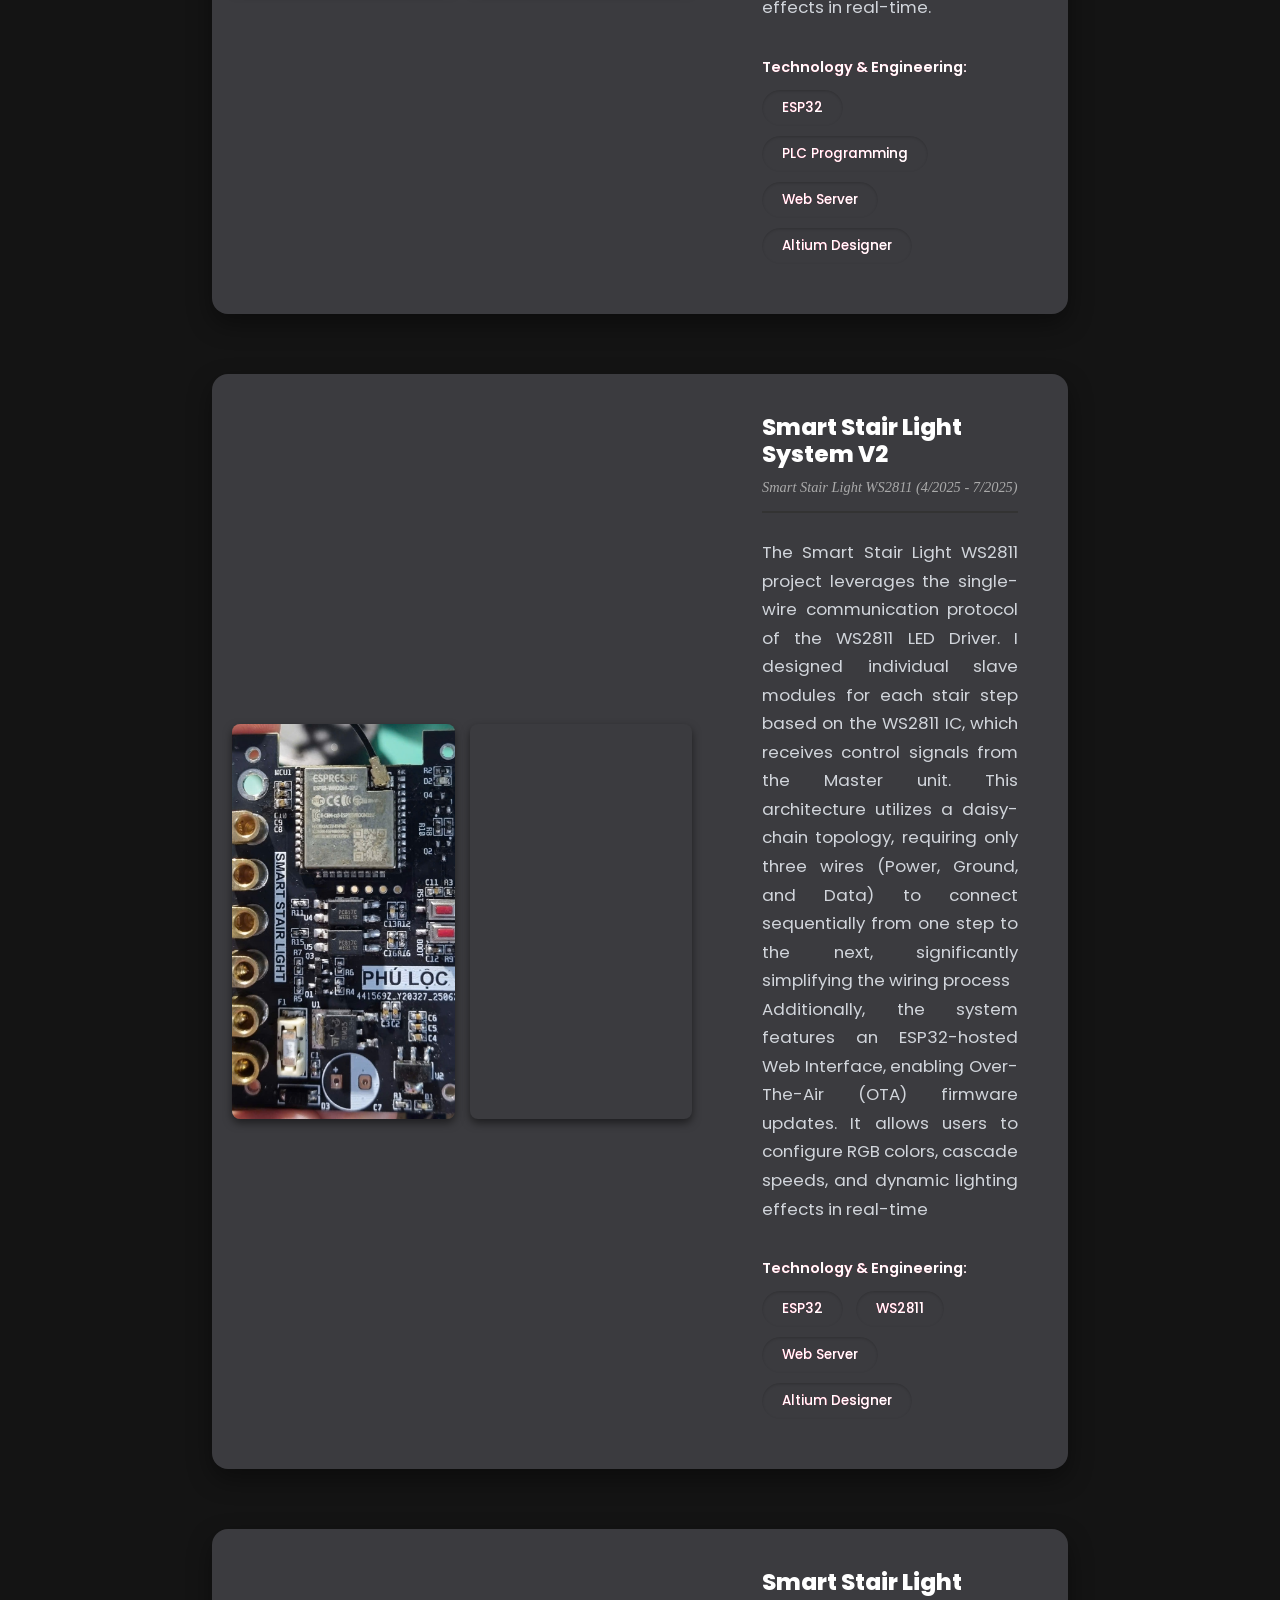
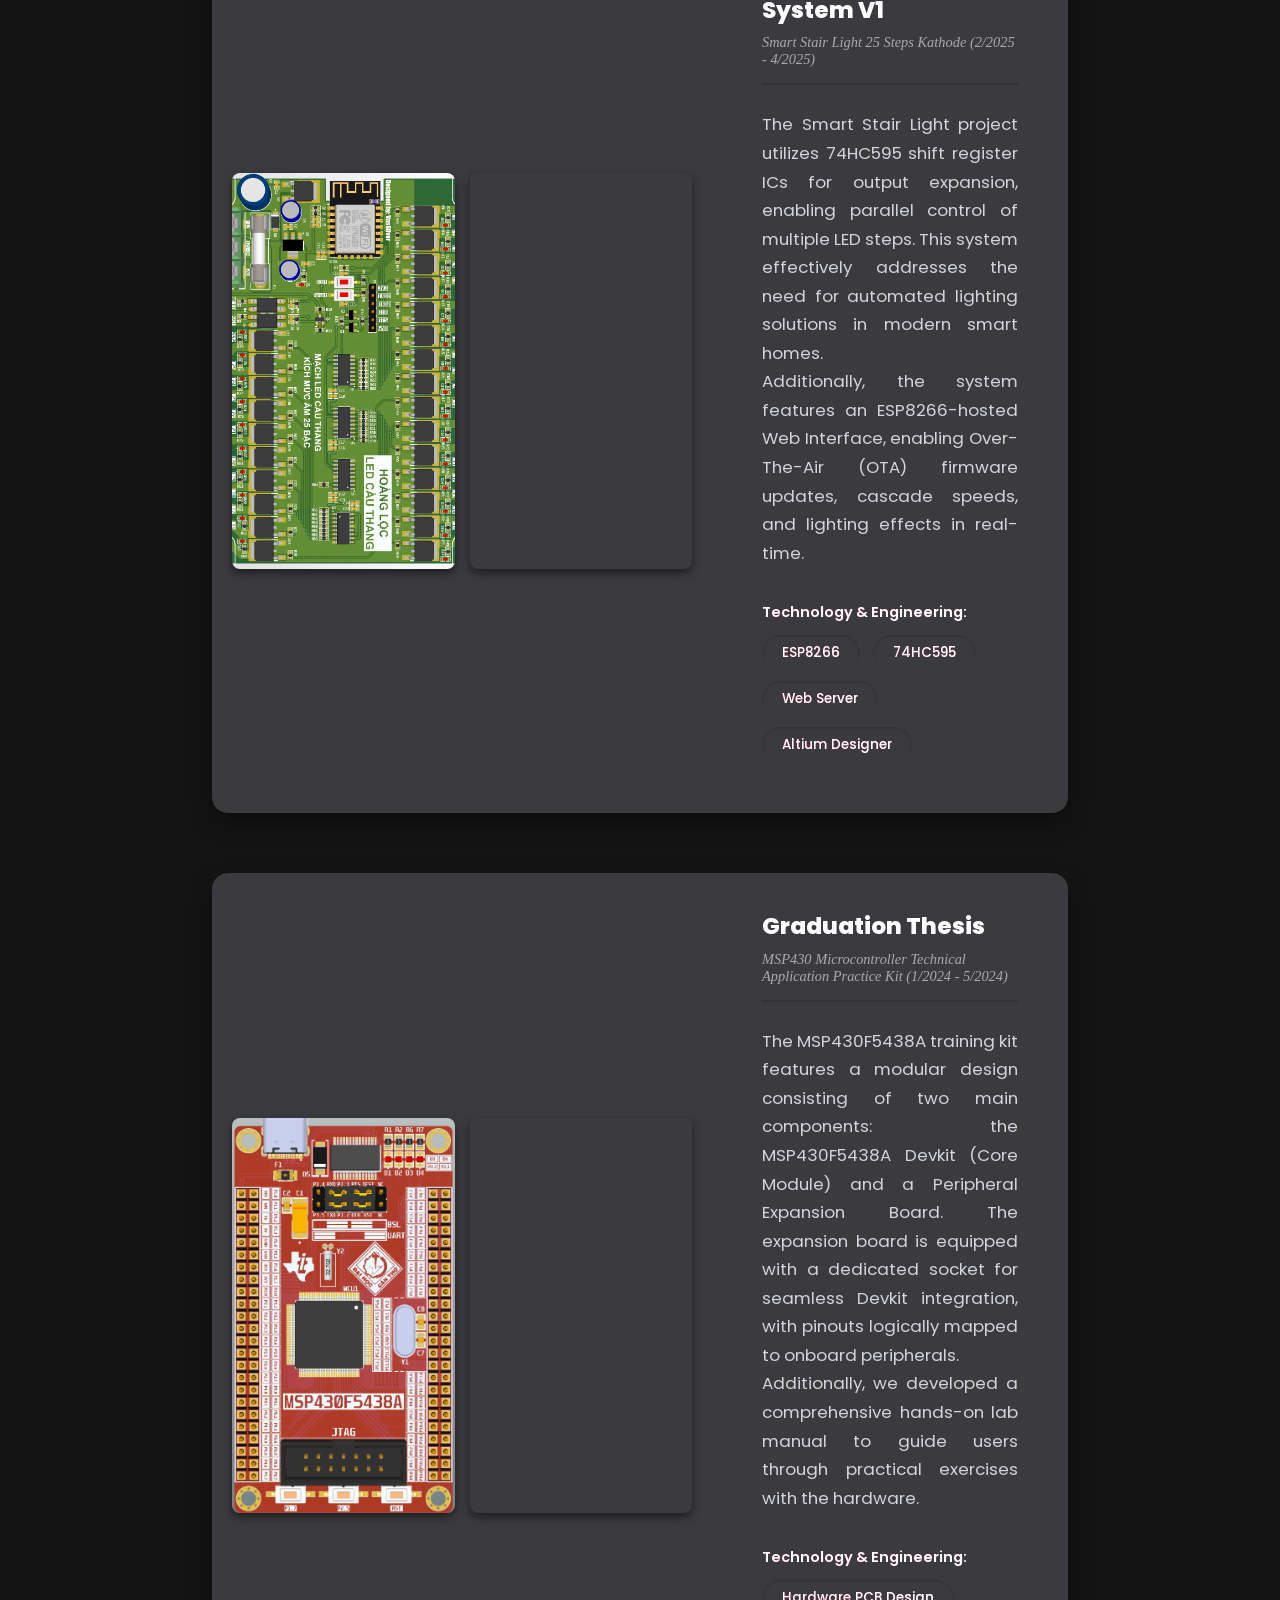
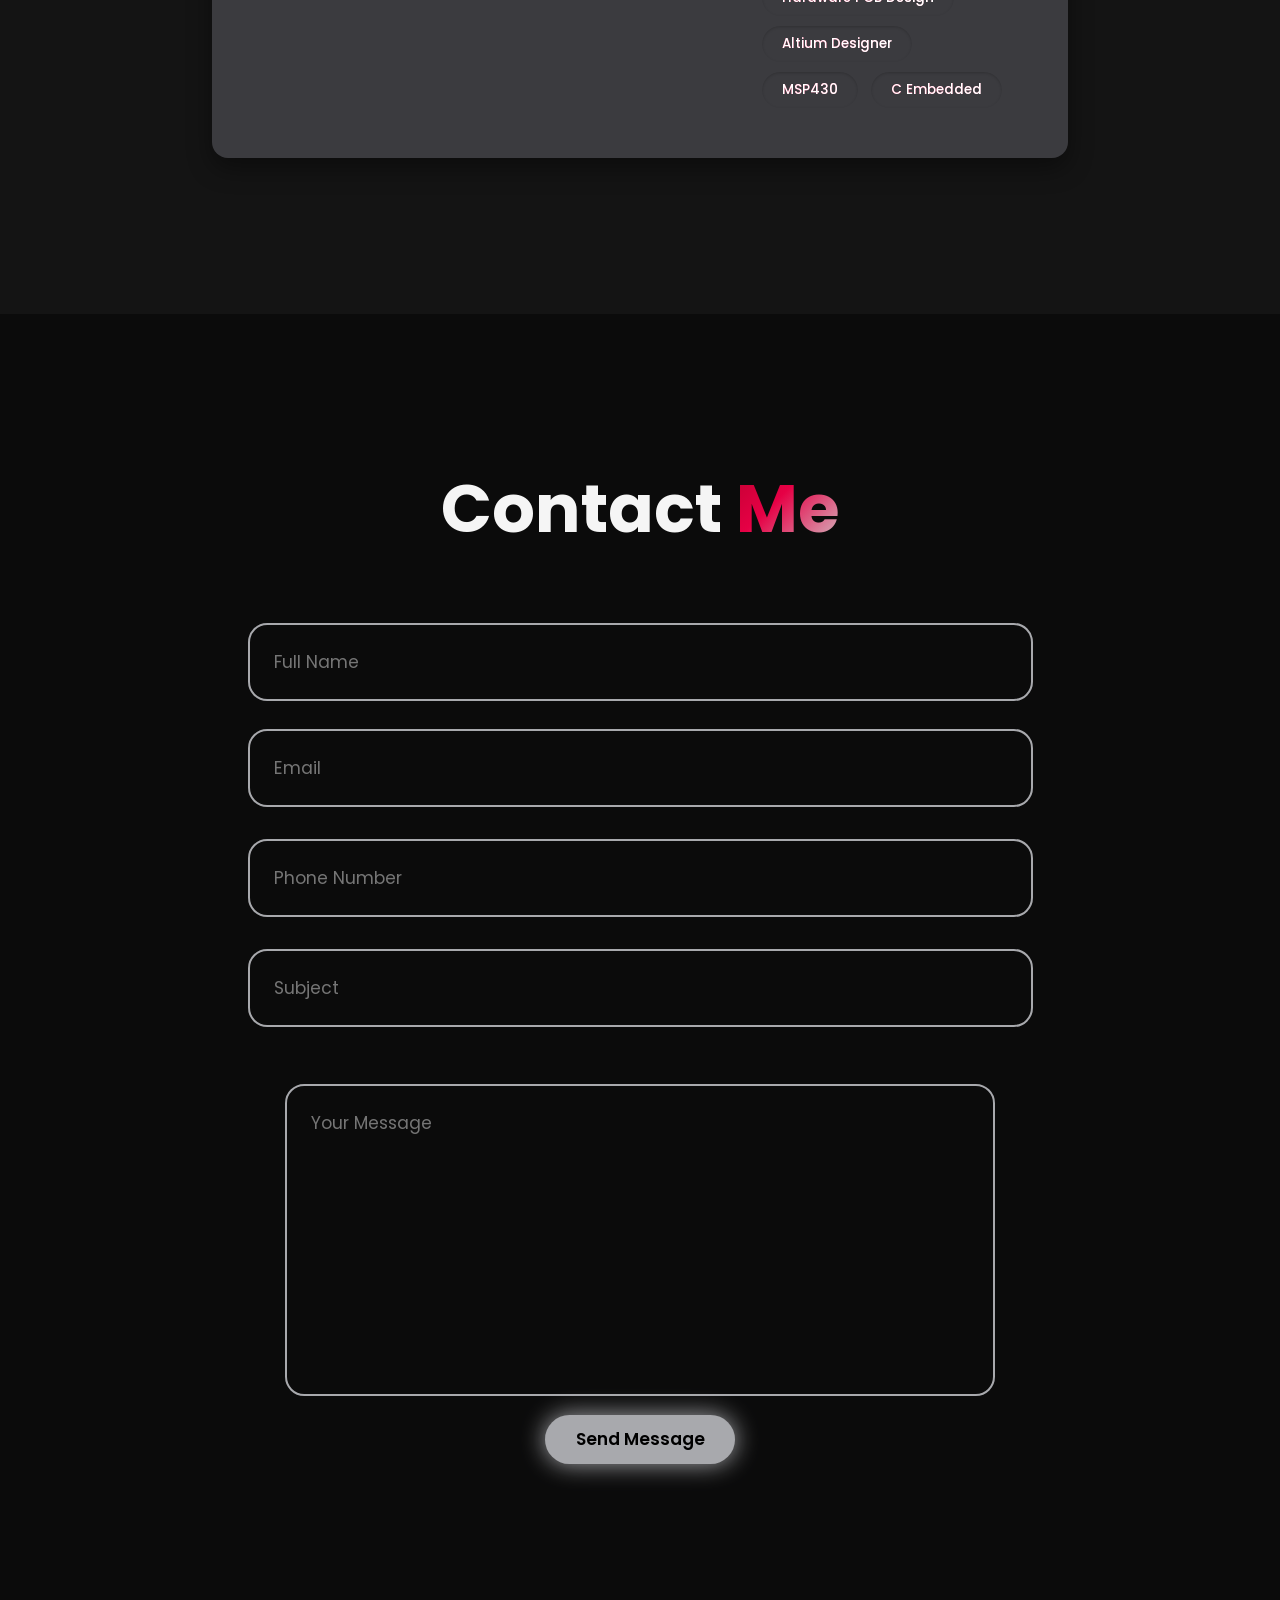
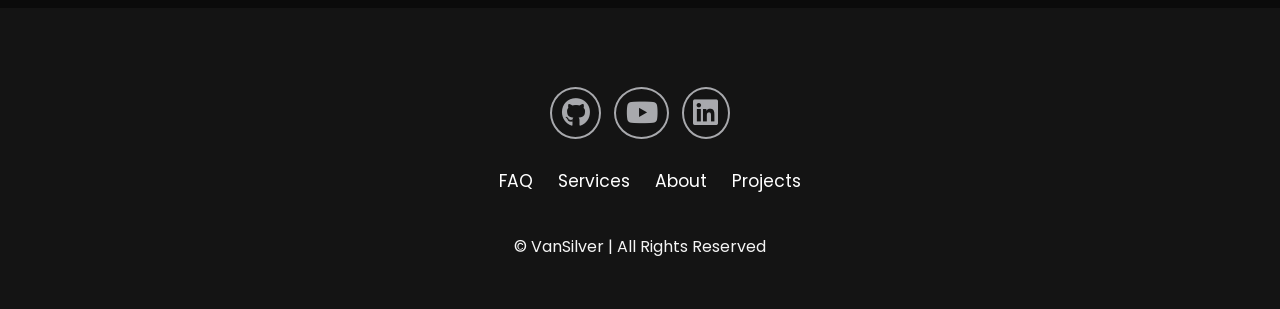
==== commit e22ccd11: "update project" ====
--- a/index.html
+++ b/index.html
@@ -13,7 +13,6 @@
 
 <body>
   <header class="header">
-
     <a href="#home" class="logo">
       Mr. <span>VanSilver</span>
     </a>
@@ -26,23 +25,18 @@
       <a href="#contact">Contact</a>
     </nav>
     <button class="gradient-btn" id="contact-btn">Contact Me</button>
-
-
   </header>
+
   <section class="home" id="home">
     <div class="home-content">
-      <h1>Hi,It's <span>VanSilver</span></h1>
+      <h1>Hi, It's <span>VanSilver</span></h1>
       <h3>I'am a <span>Embedded & IoT Engineer</span></h3>
-      <p>
-        🧑‍💻 About Me
-        🎓 Background: Computer Engineering
-        🔭 Currently developing IoT systems with ESP32 + LoRa + MQTT + PostgreSQL
-        🌱 Interests: Distributed Systems, Cloud IoT, AIoT, Hardware Optimization
-        🎯 Goal: Build a secure & scalable IoT ecosystem
-        ⚡ Expertise: Firmware, PCB Design, C# Backend, Mobile Applications
-      </p>
-
-
+      <p>🧑‍💻 About Me</p>
+      <p> 🎓 Background: Computer Engineering </p>
+      <p> 🔭 Currently developing IoT systems with ESP32 + LoRa + MQTT + PostgreSQL </p>
+      <p> 🌱 Interests: Distributed Systems, Cloud IoT, AIoT, Hardware Optimization </p>
+      <p> 🎯 Goal: Build a secure & scalable IoT ecosystem </p>
+      <p> ⚡ Expertise: Firmware, PCB Design, C# Backend, Mobile Applications </p>
       <div class="social-icons">
         <a href="https://github.com/VanSilver" target="_blank" rel="noopener noreferrer">
           <i class="fa-brands fa-github"></i>
@@ -55,28 +49,31 @@
         </a>
       </div>
       <div class="btn-group">
-        <a href="https://www.topcv.vn/xem-cv/AVlUVwEDDVNZUwVQA1NWUgxXDgJXVABVAgFUAg503b" class="btn" target="_blank"
-          rel="noopener noreferrer">
+        <a href="assets/docs/LeHuynhVan-CV-ComputerEngineering.pdf" class="btn" target="_blank">
           CV
         </a>
         <a href="#contact" class="btn">Contact</a>
       </div>
+
     </div>
     <div class="home-img">
-      <img src="assets/img/meme.png" alt="VanSilver Portrait">
-    </div>
-
-  </section>
+      <img src="assets/img/pic1.png" alt="VanSilver Portrait">
+    </div>
+  </section>
+
   <section class="about" id="about">
     <div class="about-img">
-      <img src="assets/img/memeLeft.png" alt="VanSilver Portrait Left">
+      <img src="assets/img/pic2.png" alt="VanSilver Portrait Left">
     </div>
     <div class="about-content">
       <h2>About <span>Me</span></h2>
       <p>
-        With a strong background in embedded and IoT programming, electronic circuit design, application programming, I
-        specialize in developing embedded and IoT systems and developing applications for them. My experience includes
-        embedded and IoT programming, PCB design, application design for both Windows and mobile platforms. I enjoy
+        With a strong background in embedded and IoT programming, electronic circuit design, application
+        programming, I
+        specialize in developing embedded and IoT systems and developing applications for them. My experience
+        includes
+        embedded and IoT programming, PCB design, application design for both Windows and mobile platforms. I
+        enjoy
         turning creative ideas into real products.
       </p>
       <a href="#" class="btn">Read More</a>
@@ -84,18 +81,17 @@
   </section>
 
   <section class="services" id="services">
-
-    <h2 class="heading">
-      Services
-    </h2>
+    <h2 class="heading">Services</h2>
     <div class="services-container">
       <div class="service-box">
         <div class="service-info">
           <i class="fa-solid fa-code"></i>
           <h4>Embedded & IoT Development</h4>
           <p>
-            I develop embedded and IoT systems on microcontroller platforms, performing specific tasks such as data
-            acquisition, sensor interfacing, and communication with cloud services using protocols like MQTT and HTTP.
+            I develop embedded and IoT systems on microcontroller platforms, performing specific tasks such
+            as data
+            acquisition, sensor interfacing, and communication with cloud services using protocols like MQTT
+            and HTTP.
           </p>
         </div>
       </div>
@@ -104,63 +100,155 @@
           <i class="fa-solid fa-microchip"></i>
           <h4>Hardware PCB Design</h4>
           <p>
-            I design PCBs to perform the specific tasks my embedded system performs. This includes selecting components,
+            I design PCBs to perform the specific tasks my embedded system performs. This includes selecting
+            components,
             creating schematics, and laying out the PCB to ensure proper functionality and reliability.
           </p>
         </div>
       </div>
-
       <div class="service-box">
         <div class="service-info">
           <i class="fa-solid fa-laptop-code"></i>
           <h4>Application Development</h4>
           <p>
-            I write applications on both windows and mobile platforms to deploy to embedded and IoT systems that I
+            I write applications on both windows and mobile platforms to deploy to embedded and IoT systems
+            that I
             design, and also write tools to do some automated work.
           </p>
         </div>
       </div>
     </div>
-
-  </section>
+  </section>
+
   <section class="projects" id="projects">
     <h2 class="heading">Projects</h2>
-    <div class="projects-box">
-      <div class="project-card">
-        <img src="assets/img/projects/project-dino-race.png">
-        <h2>Smart Stair Light</h2>
-        <p>Smart Stair Light: An intelligent stair lighting system that automatically detects movement using infrared
-          sensors
-          and smoothly controls LED brightness via PWM. </p>
-        <a href="" class="btn" target="_blank">Link Project</a>
-      </div>
-      <div class="project-card">
-        <img src="assets/img/projects/project-sausage-flip.png" alt="">
-        <h2>Human Dectect Radar Sensor</h2>
-        <p>
-          A human presence detection system based on the HLK-LD2402radar module.
-          The project integrates Doppler radar sensing for accurate motion and presence detection,
-          offering higher stability and penetration compared to traditional PIR sensors.
-          It communicates with the main controller via UART for smart lighting and security applications.
-        </p>
-        <a href="" class="btn" target="_blank">Link Project</a>
-      </div>
-      <div class="project-card">
-        <img src="assets/img/projects/project-bike-obby.png" alt="">
-        <h2>Smart Stair Light RGB</h2>
-        <p> A multi-color RGB version of the smart stair lighting system, featuring addressable WS2812 LED strips,
-          real-time animation effects, and wireless configuration via web server hosted on ESP32.
-          Supports customizable lighting profiles and OTA updates. </p>
-        <a href="" class="btn" target="_blank">Link Project</a>
-      </div>
-      <div class="project-card">
-        <img src="assets/img/projects/project-carlor.png" alt="">
-        <h2>MSP430F5438A Devkit</h2>
-        <p>MSP430F5438A Devkit: A custom development kit designed for TI MSP430F5438A microcontroller.
-          The board includes UART, SPI, I2C interfaces, power management circuit,
-          and onboard debugging via USB for firmware testing and validation.</p>
-        <a href="" class="btn" target="_blank">Link Project</a>
-      </div>
+
+    <div class="projects-container-custom">
+
+      <div class="project-row">
+        <div class="project-media-gallery">
+          <img src="assets/img/projects/Smart-Stair-Light-PLC/Master_PLC.jpg" alt="Smart Stair Light"
+            class="media-item">
+          <iframe class="media-item" src="https://www.youtube.com/embed/q7AKW9DuL5I" frameborder="0"
+            allowfullscreen></iframe>
+        </div>
+        <div class="project-content">
+          <div class="project-title">Smart Stair Light System V3</div>
+          <div class="project-summary">Smart Stair Light Using Power Line Communication (5/2025 - 11/2025)</div>
+          <div class="project-description">
+            <p>The Smart Stair Light PLC project utilizes Power Line Communication (PLC) technology to transmit data
+              directly over power lines. This approach enables independent control of individual LED steps and
+              significantly simplifies installation by requiring only a two-wire power bus for the entire system.
+            </p>
+            <p> Additionally, the system features an ESP32-hosted Web Interface, enabling Over-The-Air (OTA) firmware
+              updates. It allows users to configure RGB colors, cascade speeds, and dynamic lighting effects in
+              real-time.</p>
+          </div>
+          <div class="tech-stack">
+            <span class="tech-label">Technology & Engineering:</span>
+            <div class="tags">
+              <span>ESP32</span>
+              <span>PLC Programming</span>
+              <span>Web Server</span>
+              <span>Altium Designer</span>
+            </div>
+          </div>
+        </div>
+      </div>
+
+      <div class="project-row">
+        <div class="project-media-gallery">
+          <img src="assets/img/projects/Smart-Stair-Light-RGB/Master_controller_top_layer.jpg" alt="Smart Stair Light"
+            class="media-item">
+          <iframe class="media-item" src="https://www.youtube.com/embed/9xn1KpapvbE" frameborder="0"
+            allowfullscreen></iframe>
+        </div>
+        <div class="project-content">
+          <div class="project-title">Smart Stair Light System V2</div>
+          <div class="project-summary">Smart Stair Light WS2811 (4/2025 - 7/2025)</div>
+          <div class="project-description">
+            <p>The Smart Stair Light WS2811 project leverages the single-wire communication protocol of the WS2811 LED
+              Driver. I designed individual slave modules for each stair step based on the WS2811 IC, which receives
+              control signals from the Master unit. This architecture utilizes a daisy-chain topology, requiring only
+              three wires (Power, Ground, and Data) to connect sequentially from one step to the next, significantly
+              simplifying the wiring process
+            </p>
+            <p>Additionally, the system features an ESP32-hosted Web Interface, enabling Over-The-Air (OTA) firmware
+              updates. It allows users to configure RGB colors, cascade speeds, and dynamic lighting effects in
+              real-time</p>
+          </div>
+          <div class="tech-stack">
+            <span class="tech-label">Technology & Engineering:</span>
+            <div class="tags">
+              <span>ESP32</span>
+              <span>WS2811</span>
+              <span>Web Server</span>
+              <span>Altium Designer</span>
+            </div>
+          </div>
+        </div>
+      </div>
+
+      <div class="project-row">
+        <div class="project-media-gallery">
+          <img src="assets/img/projects/Smart-Stair-Light-25Step/SmartStairLight_25steps_Kathode.png"
+            alt="Smart Stair Light" class="media-item">
+          <iframe class="media-item" src="https://www.youtube.com/embed/nNyI7j526cc" frameborder="0"
+            allowfullscreen></iframe>
+        </div>
+        <div class="project-content">
+          <div class="project-title">Smart Stair Light System V1</div>
+          <div class="project-summary">Smart Stair Light 25 Steps Kathode (2/2025 - 4/2025)</div>
+          <div class="project-description">
+            <p> The Smart Stair Light project utilizes 74HC595 shift register ICs for output expansion, enabling
+              parallel control of multiple LED steps. This system effectively addresses the need for automated lighting
+              solutions in modern smart homes.
+            </p>
+            <p> Additionally, the system features an ESP8266-hosted Web Interface, enabling Over-The-Air (OTA)
+              firmware updates, cascade speeds, and lighting effects in real-time.</p>
+          </div>
+          <div class="tech-stack">
+            <span class="tech-label">Technology & Engineering:</span>
+            <div class="tags">
+              <span>ESP8266</span>
+              <span>74HC595</span>
+              <span>Web Server</span>
+              <span>Altium Designer</span>
+            </div>
+          </div>
+        </div>
+      </div>
+
+      <div class="project-row">
+        <div class="project-media-gallery">
+          <img src="assets/img/projects/Graduation-thesis/KIT_MSP430F5438A_BSL.png" alt="Radar Sensor"
+            class="media-item">
+          <iframe class="media-item" src="https://www.youtube.com/embed/G061mG5yTEQ" frameborder="0"
+            allowfullscreen></iframe>
+        </div>
+        <div class="project-content">
+          <div class="project-title">Graduation Thesis</div>
+          <div class="project-summary">MSP430 Microcontroller Technical Application Practice Kit (1/2024 - 5/2024)</div>
+          <div class="project-description">
+            <p>The MSP430F5438A training kit features a modular design consisting of two main components: the
+              MSP430F5438A Devkit (Core Module) and a Peripheral Expansion Board. The expansion board is equipped with a
+              dedicated socket for seamless Devkit integration, with pinouts logically mapped to onboard peripherals.
+            </p>
+            <p>Additionally, we developed a comprehensive hands-on lab manual to guide users through practical exercises
+              with the hardware.</p>
+          </div>
+          <div class="tech-stack">
+            <span class="tech-label">Technology & Engineering:</span>
+            <div class="tags">
+              <span>Hardware PCB Design</span>
+              <span>Altium Designer</span>
+              <span>MSP430</span>
+              <span>C Embedded</span>
+            </div>
+          </div>
+        </div>
+      </div>
+
     </div>
   </section>
 
@@ -184,8 +272,8 @@
         <input type="submit" value="Send Message" class="btn">
       </div>
     </form>
-
-  </section>
+  </section>
+
   <footer class="footer">
     <div class="social-icons">
       <a href="https://github.com/VanSilver" target="_blank" rel="noopener noreferrer">
@@ -199,18 +287,10 @@
       </a>
     </div>
     <ul class="list">
-      <li>
-        <a href="">FAQ</a>
-      </li>
-      <li>
-        <a href="#services">Services</a>
-      </li>
-      <li>
-        <a href="#about">About</a>
-      </li>
-      <li>
-        <a href="#projects">Projects</a>
-      </li>
+      <li><a href="">FAQ</a></li>
+      <li><a href="#services">Services</a></li>
+      <li><a href="#about">About</a></li>
+      <li><a href="#projects">Projects</a></li>
     </ul>
     <p class="copyright"> © VanSilver | All Rights Reserved</p>
   </footer>
--- a/assets/css/style-orange-red.css
+++ b/assets/css/style-orange-red.css
@@ -15,8 +15,10 @@
   --text-color: #f5f5f5;
 
   /* Màu chủ đạo bạc - đỏ ánh kim */
-  --accent-color: #c00030; /* đỏ kim loại, hơi lạnh */
-  --main-color: #a8a9ad; /* bạc trung tính */
+  --accent-color: #c00030;
+  /* đỏ kim loại, hơi lạnh */
+  --main-color: #a8a9ad;
+  /* bạc trung tính */
 
   /* Màu phụ và nhấn */
   --muted-text: #c9c9c9;
@@ -24,10 +26,10 @@
 
   /* Hiệu ứng gradient ánh kim */
   --gradient: linear-gradient(135deg, #c00030 0%, #e60045 40%, #d1d1d1 100%);
-  
+
   /* Hiệu ứng đổ bóng ánh đỏ bạc */
   --shadow-glow: 0 0 25px rgba(192, 0, 48, 0.8),
-                 0 0 35px rgba(180, 180, 180, 0.3);
+    0 0 35px rgba(180, 180, 180, 0.3);
 }
 
 
@@ -596,4 +598,182 @@
   .contact form {
     flex-direction: column;
   }
-}+}
+
+/* =============Style cho project============= */
+.projects-container-custom {
+  max-width: 1250px;
+  margin: 0 auto;
+  padding: 0 20px;
+}
+
+
+/* --- PROJECT ROW: NỀN TỐI --- */
+.project-row {
+  background-color: #3b3b3f;
+  /* Nền card tối màu khớp theme */
+  border-radius: 16px;
+  /* Bo góc mềm mại */
+  overflow: hidden;
+  box-shadow: 0 10px 25px rgba(0, 0, 0, 0.4);
+  /* Bóng đổ sâu */
+  margin-bottom: 60px;
+  display: flex;
+  flex-direction: row;
+  /* Không dùng border viền để trông liền mạch như hình */
+}
+
+/* 1. TRẠNG THÁI HOVER (RÊ CHUỘT VÀO) */
+.project-row:hover {
+  transform: translateY(-5px) scale(1.01);
+  /* Hơi bay lên và to nhẹ */
+  box-shadow: 0 15px 35px rgba(0, 0, 0, 0.6);
+  border-color: #333;
+}
+
+/* 2. TRẠNG THÁI ACTIVE (KHI CLICK VÀO - SẼ ĐƯỢC JS THÊM CLASS NÀY) */
+.project-row.active {
+  transform: scale(1.05);
+  /* Phình to ra 105% */
+  z-index: 100;
+  /* Nổi lên trên tất cả các phần tử khác */
+  box-shadow: 0 30px 60px rgba(0, 0, 0, 0.9);
+  /* Bóng đổ rất đậm */
+  border: 1px solid #d35400;
+  /* Viền sáng màu cam */
+}
+
+/* --- PHẦN MEDIA (KHUNG ĐEN BÊN TRÁI) --- */
+.project-media-gallery {
+  flex: 0 0 500px;
+  /* Độ rộng cố định khoảng 500px */
+  padding: 20px;
+  /* Khoảng hở viền đen xung quanh ảnh */
+  display: grid;
+  grid-template-columns: 1fr 1fr;
+  /* Chia 2 cột */
+  gap: 15px;
+  /* Khoảng cách giữa 2 ảnh */
+  align-items: center;
+}
+
+.media-item {
+  width: 100%;
+  aspect-ratio: 9 / 16;
+  /* Tỉ lệ dọc */
+  object-fit: cover;
+  border-radius: 8px;
+  /* Bo góc ảnh nhẹ */
+  display: block;
+  box-shadow: 0 4px 8px rgba(0, 0, 0, 0.5);
+}
+
+.project-row.active .media-item {
+  border: 1px solid #555;
+}
+
+/* --- PHẦN NỘI DUNG (BÊN PHẢI) --- */
+.project-content {
+  padding: 40px 50px;
+  /* Padding rộng rãi như hình mẫu */
+  flex: 1;
+  display: flex;
+  flex-direction: column;
+  text-align: left;
+  justify-content: center;
+  /* Căn giữa nội dung theo chiều dọc */
+}
+
+.project-title {
+  font-size: 2.4rem;
+  font-weight: 800;
+  color: #ffffff;
+  margin-bottom: 10px;
+  line-height: 1.2;
+}
+
+.project-row.active .project-title {
+  color: #d35400;
+}
+
+.project-summary {
+  font-size: 1.5rem;
+  font-weight: 500;
+  color: #aaaaaa;
+  margin-bottom: 25px;
+  font-style: italic;
+  border-bottom: 2px solid #333;
+  padding-bottom: 15px;
+  display: inline-block;
+  /* Để gạch chân chỉ dài bằng chữ */
+  width: fit-content;
+}
+
+/* MÔ TẢ CANH ĐỀU */
+.project-description {
+  color: #d1d5db;
+  /* Màu chữ nội dung sáng sủa dễ đọc */
+  margin-bottom: 35px;
+  font-size: 1.75rem;
+  line-height: 1.7;
+  text-align: justify;
+  /* Canh đều 2 bên */
+}
+
+.tech-stack {
+  margin-top: auto;
+}
+
+.tech-label {
+  font-size: 1.5rem;
+  color: #fdfdfd;
+  margin-bottom: 12px;
+  display: block;
+  font-weight: 600;
+}
+
+.tags span {
+  display: inline-block;
+  background-color: #ffffff;
+  color: #ffffff;
+  padding: 8px 20px;
+  border-radius: 50px;
+  font-size: 1.4rem;
+  margin-right: 10px;
+  margin-bottom: 10px;
+  font-weight: 500;
+  border: none;
+  box-shadow: inset 0 1px 3px rgba(0, 0, 0, 0.2);
+}
+
+.project-row.active .tags span {
+  background-color: #d35400;
+  color: white;
+}
+
+/* --- RESPONSIVE MOBILE --- */
+@media (max-width: 1024px) {
+  .project-row {
+    flex-direction: column;
+  }
+
+  .project-media-gallery {
+    width: 100%;
+    flex: none;
+    padding: 15px;
+  }
+
+  .project-content {
+    padding: 30px;
+  }
+
+  .project-title {
+    font-size: 2rem;
+  }
+
+  .project-row.active {
+    transform: scale(1.02);
+  }
+}
+
+/* =============Style cho project============= */
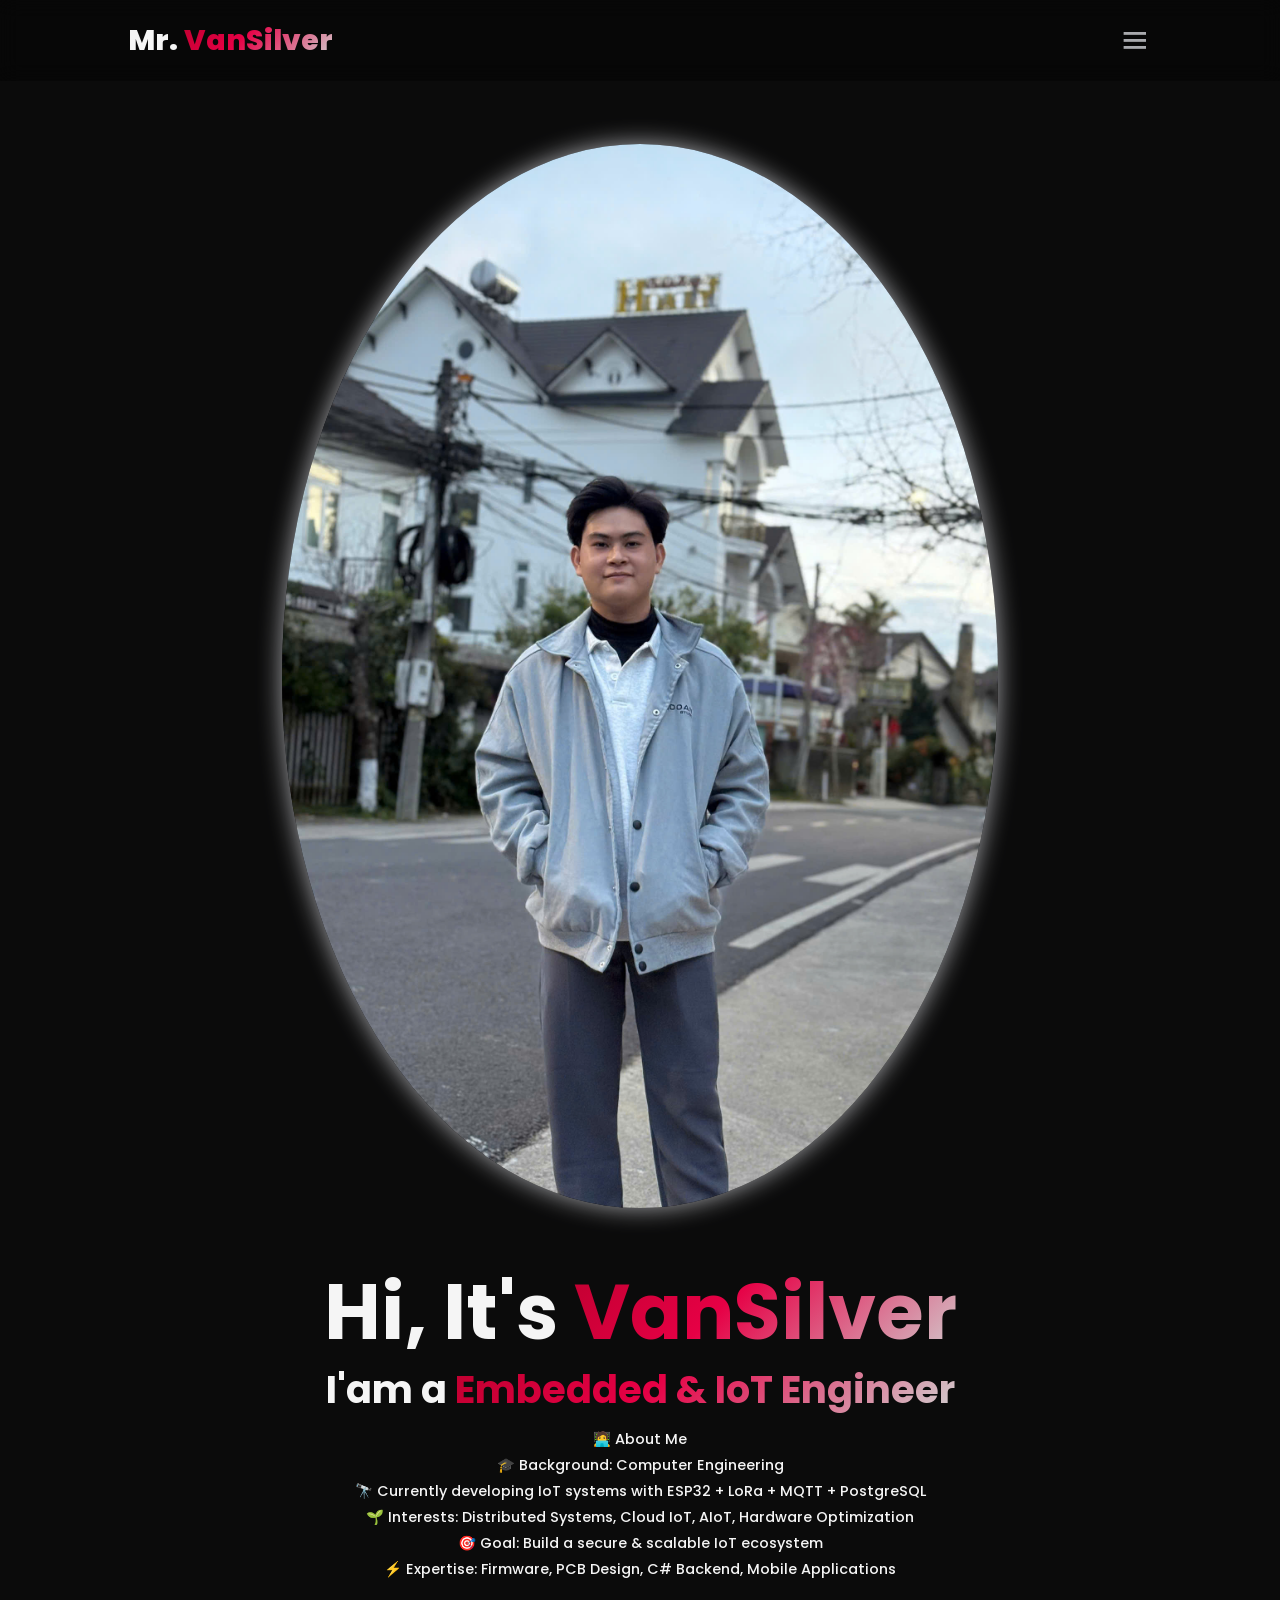
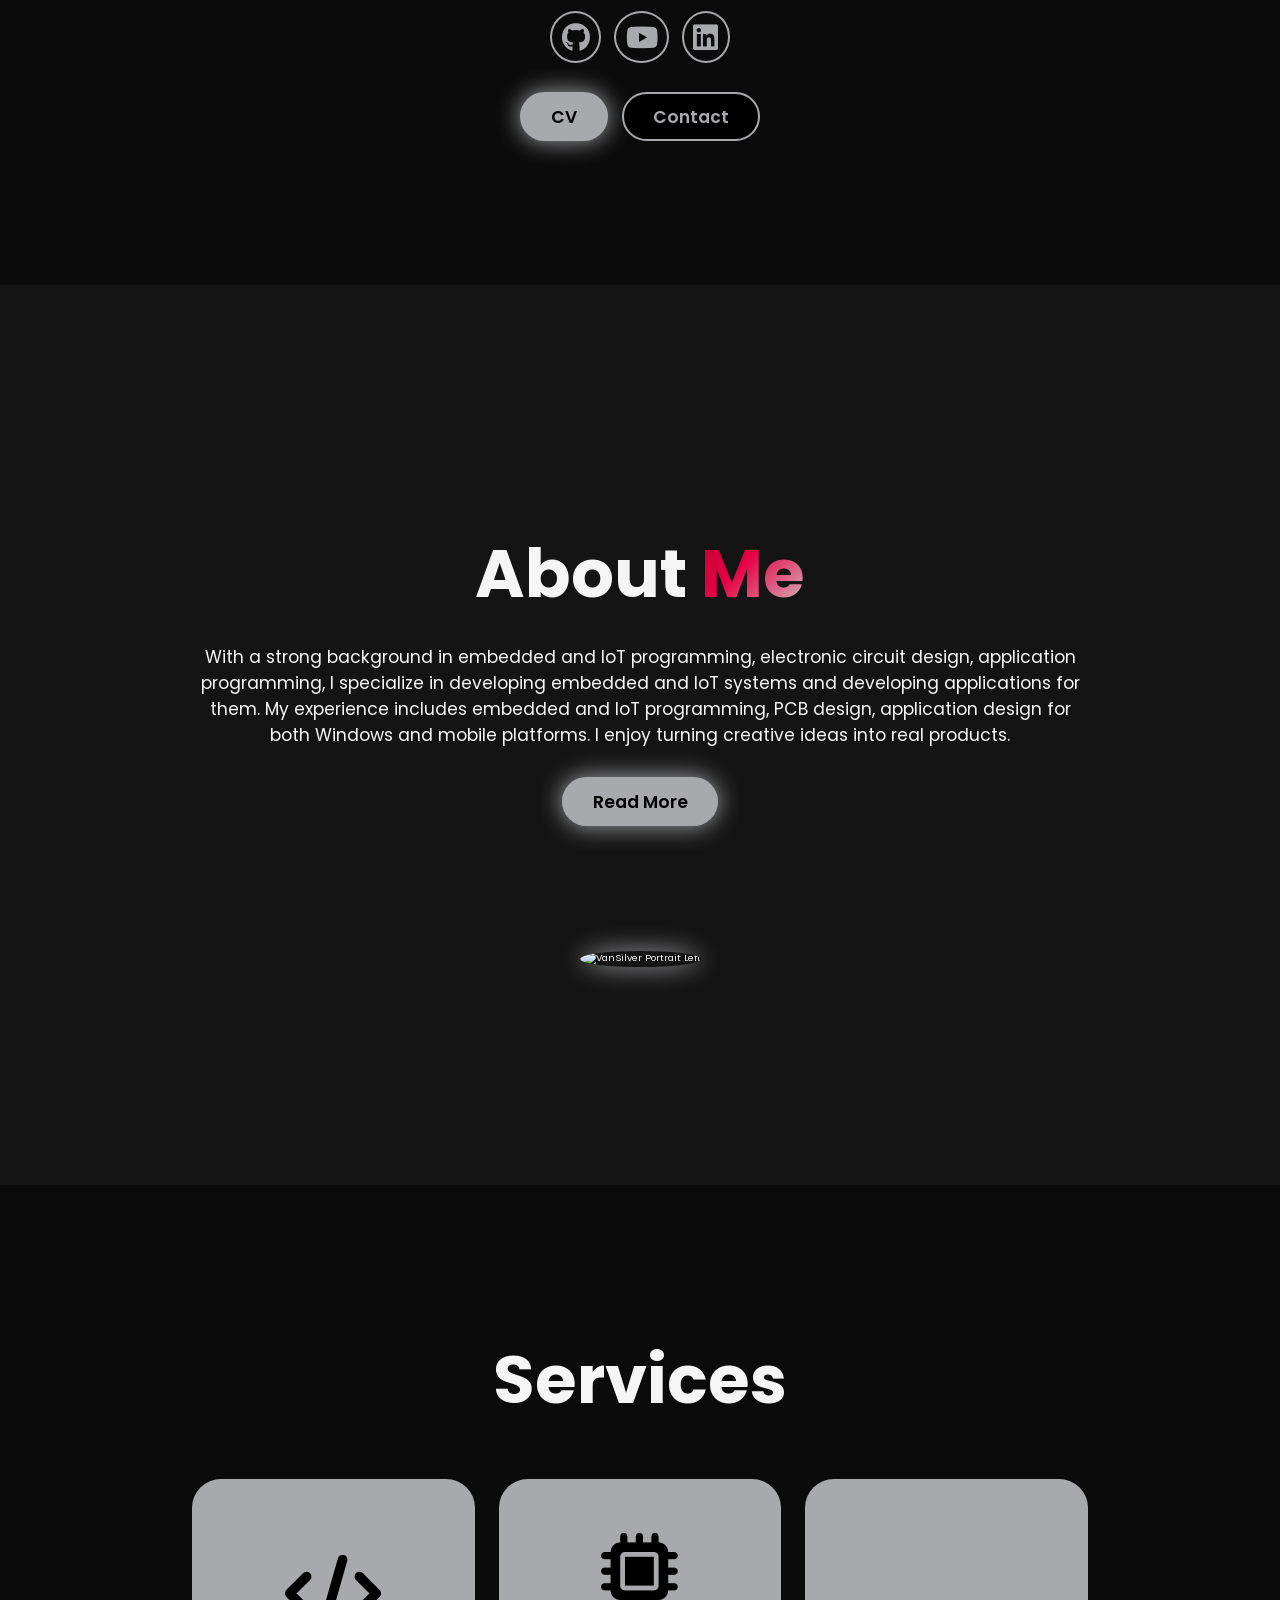
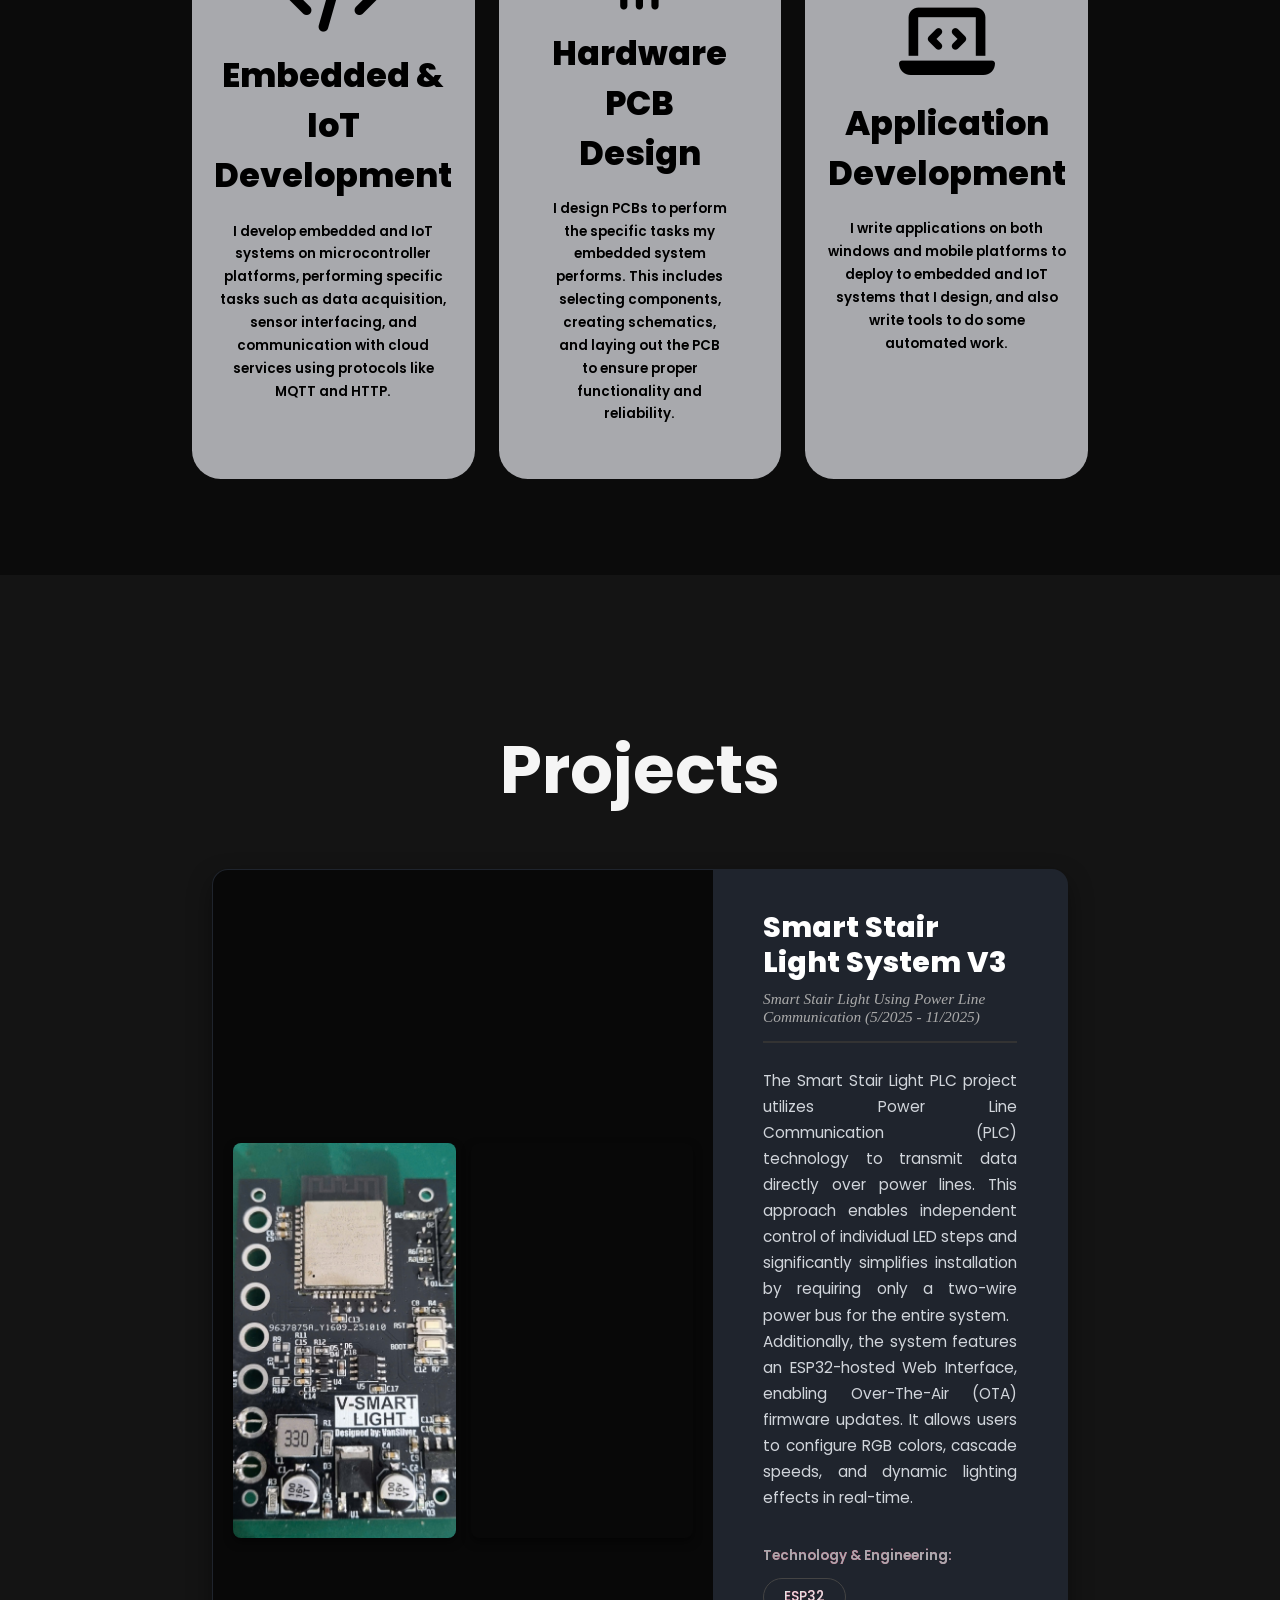
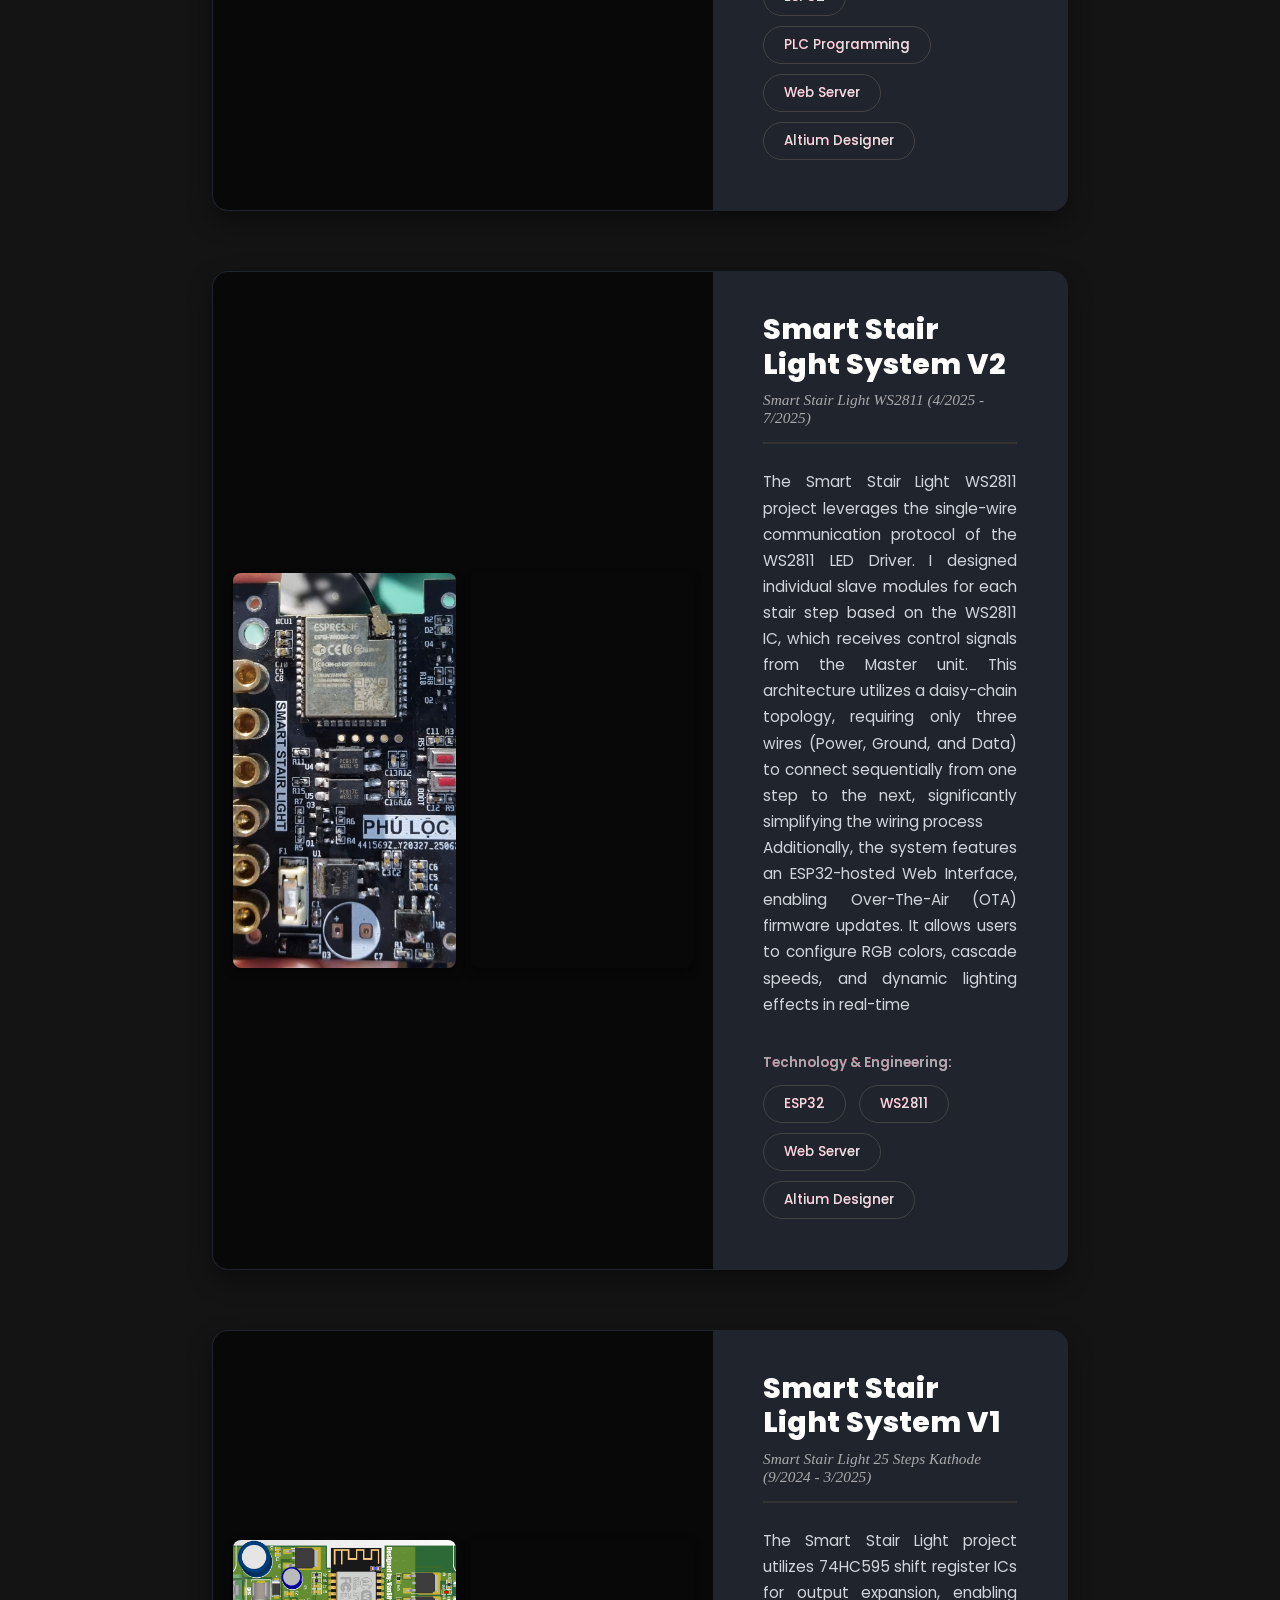
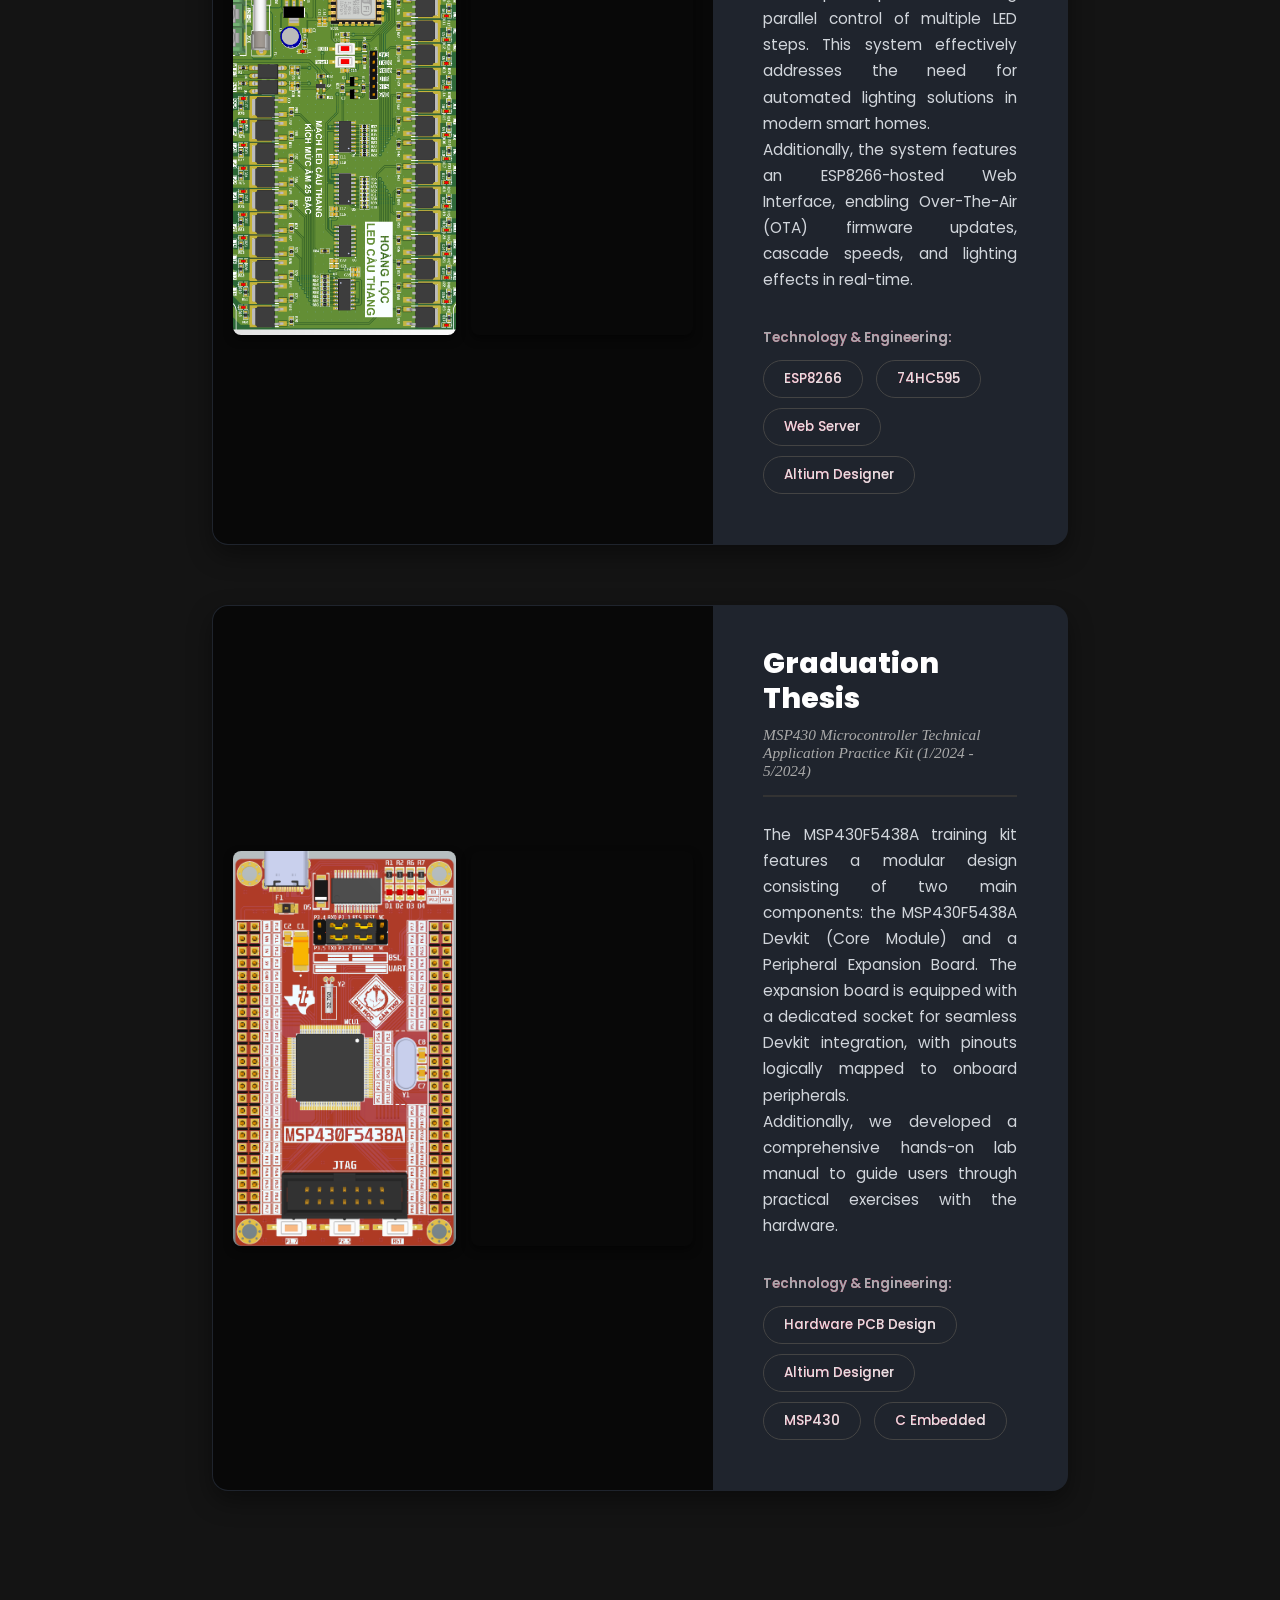
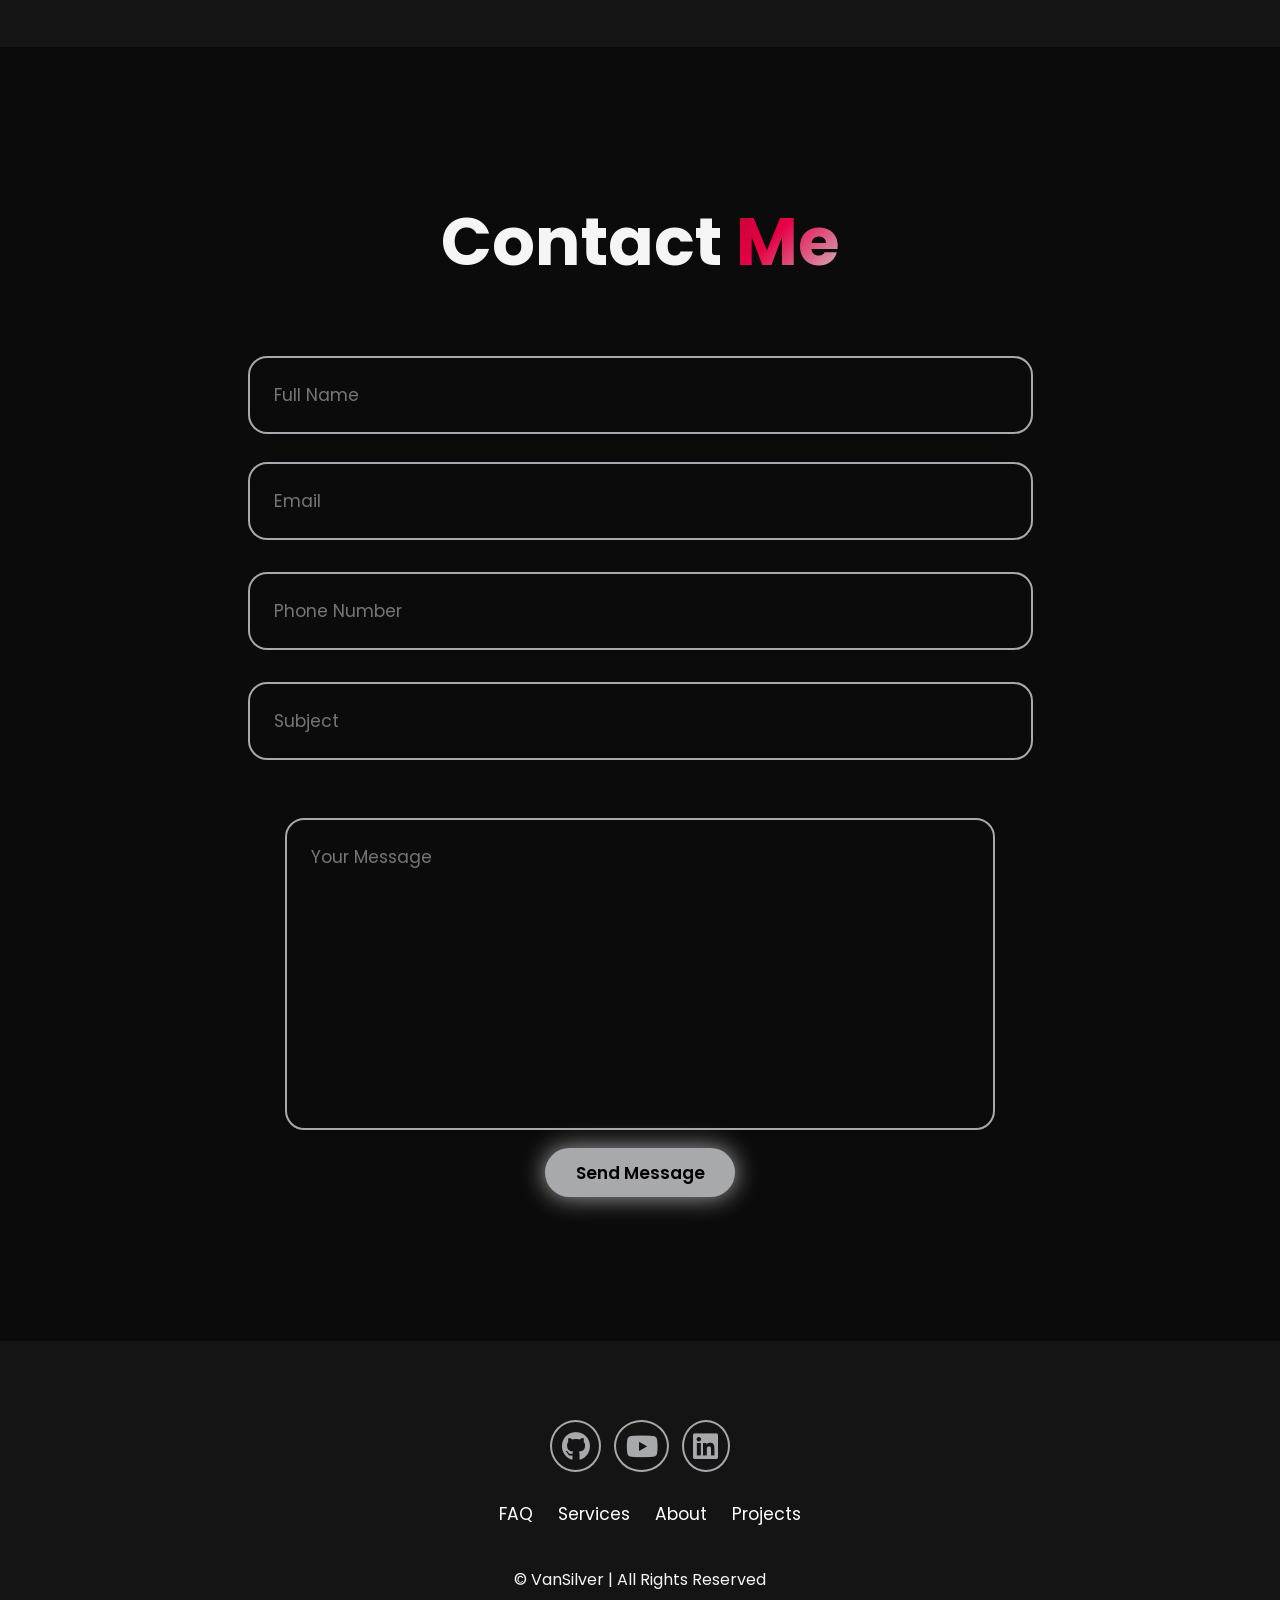
==== commit ba736a5f: "update project" ====
--- a/index.html
+++ b/index.html
@@ -198,7 +198,7 @@
         </div>
         <div class="project-content">
           <div class="project-title">Smart Stair Light System V1</div>
-          <div class="project-summary">Smart Stair Light 25 Steps Kathode (2/2025 - 4/2025)</div>
+          <div class="project-summary">Smart Stair Light 25 Steps Kathode (9/2024 - 3/2025)</div>
           <div class="project-description">
             <p> The Smart Stair Light project utilizes 74HC595 shift register ICs for output expansion, enabling
               parallel control of multiple LED steps. This system effectively addresses the need for automated lighting
--- a/assets/css/style-orange-red.css
+++ b/assets/css/style-orange-red.css
@@ -607,97 +607,87 @@
   padding: 0 20px;
 }
 
-
-/* --- PROJECT ROW: NỀN TỐI --- */
+/* --- PROJECT ROW --- */
 .project-row {
-  background-color: #3b3b3f;
-  /* Nền card tối màu khớp theme */
+  background-color: #1f242d;
+  /* Đã sửa: Màu tối sang trọng hơn */
   border-radius: 16px;
-  /* Bo góc mềm mại */
   overflow: hidden;
   box-shadow: 0 10px 25px rgba(0, 0, 0, 0.4);
-  /* Bóng đổ sâu */
   margin-bottom: 60px;
   display: flex;
   flex-direction: row;
-  /* Không dùng border viền để trông liền mạch như hình */
-}
-
-/* 1. TRẠNG THÁI HOVER (RÊ CHUỘT VÀO) */
+  transition: all 0.3s ease;
+  cursor: pointer;
+  border: 1px solid transparent;
+  /* Chuẩn bị cho hover */
+}
+
+/* HOVER */
 .project-row:hover {
-  transform: translateY(-5px) scale(1.01);
-  /* Hơi bay lên và to nhẹ */
+  transform: translateY(-5px);
   box-shadow: 0 15px 35px rgba(0, 0, 0, 0.6);
-  border-color: #333;
-}
-
-/* 2. TRẠNG THÁI ACTIVE (KHI CLICK VÀO - SẼ ĐƯỢC JS THÊM CLASS NÀY) */
+  border-color: var(--accent-color);
+  /* Dùng biến màu đỏ của bạn cho đồng bộ */
+}
+
+/* ACTIVE */
 .project-row.active {
-  transform: scale(1.05);
-  /* Phình to ra 105% */
+  transform: scale(1.02);
   z-index: 100;
-  /* Nổi lên trên tất cả các phần tử khác */
   box-shadow: 0 30px 60px rgba(0, 0, 0, 0.9);
-  /* Bóng đổ rất đậm */
-  border: 1px solid #d35400;
-  /* Viền sáng màu cam */
-}
-
-/* --- PHẦN MEDIA (KHUNG ĐEN BÊN TRÁI) --- */
+  border: 1px solid var(--accent-color);
+}
+
+/* --- MEDIA (BÊN TRÁI) --- */
 .project-media-gallery {
   flex: 0 0 500px;
-  /* Độ rộng cố định khoảng 500px */
+  background-color: #080808;
+  /* Đã sửa: Thêm nền đen tạo khung */
   padding: 20px;
-  /* Khoảng hở viền đen xung quanh ảnh */
   display: grid;
   grid-template-columns: 1fr 1fr;
-  /* Chia 2 cột */
   gap: 15px;
-  /* Khoảng cách giữa 2 ảnh */
   align-items: center;
 }
 
 .media-item {
   width: 100%;
   aspect-ratio: 9 / 16;
-  /* Tỉ lệ dọc */
   object-fit: cover;
   border-radius: 8px;
-  /* Bo góc ảnh nhẹ */
   display: block;
   box-shadow: 0 4px 8px rgba(0, 0, 0, 0.5);
-}
-
-.project-row.active .media-item {
-  border: 1px solid #555;
-}
-
-/* --- PHẦN NỘI DUNG (BÊN PHẢI) --- */
+  transition: transform 0.3s;
+}
+
+/* --- NỘI DUNG (BÊN PHẢI) --- */
 .project-content {
   padding: 40px 50px;
-  /* Padding rộng rãi như hình mẫu */
   flex: 1;
   display: flex;
   flex-direction: column;
+  justify-content: center;
   text-align: left;
-  justify-content: center;
-  /* Căn giữa nội dung theo chiều dọc */
 }
 
 .project-title {
-  font-size: 2.4rem;
+  font-size: 3rem;
+  /* Tăng size cho khớp với design hệ thống cũ */
   font-weight: 800;
   color: #ffffff;
   margin-bottom: 10px;
   line-height: 1.2;
 }
 
-.project-row.active .project-title {
-  color: #d35400;
+.project-row.active .project-title,
+.project-row:hover .project-title {
+  color: var(--accent-color);
+  /* Hover đổi màu đỏ */
 }
 
 .project-summary {
-  font-size: 1.5rem;
+  font-size: 1.6rem;
   font-weight: 500;
   color: #aaaaaa;
   margin-bottom: 25px;
@@ -705,28 +695,26 @@
   border-bottom: 2px solid #333;
   padding-bottom: 15px;
   display: inline-block;
-  /* Để gạch chân chỉ dài bằng chữ */
   width: fit-content;
 }
 
-/* MÔ TẢ CANH ĐỀU */
 .project-description {
   color: #d1d5db;
-  /* Màu chữ nội dung sáng sủa dễ đọc */
   margin-bottom: 35px;
-  font-size: 1.75rem;
+  font-size: 1.6rem;
+  /* Font size dễ đọc */
   line-height: 1.7;
   text-align: justify;
-  /* Canh đều 2 bên */
-}
-
+}
+
+/* --- TAGS (ĐÃ SỬA LỖI MÀU) --- */
 .tech-stack {
   margin-top: auto;
 }
 
 .tech-label {
-  font-size: 1.5rem;
-  color: #fdfdfd;
+  font-size: 1.4rem;
+  color: var(--main-color);
   margin-bottom: 12px;
   display: block;
   font-weight: 600;
@@ -734,24 +722,26 @@
 
 .tags span {
   display: inline-block;
-  background-color: #ffffff;
-  color: #ffffff;
+  background-color: #2b303b;
+  /* Đã sửa: Nền tối */
+  color: #e0e0e0;
+  /* Đã sửa: Chữ sáng để đọc được */
   padding: 8px 20px;
   border-radius: 50px;
   font-size: 1.4rem;
   margin-right: 10px;
   margin-bottom: 10px;
   font-weight: 500;
-  border: none;
-  box-shadow: inset 0 1px 3px rgba(0, 0, 0, 0.2);
+  border: 1px solid #444;
 }
 
 .project-row.active .tags span {
-  background-color: #d35400;
+  background-color: var(--accent-color);
   color: white;
-}
-
-/* --- RESPONSIVE MOBILE --- */
+  border-color: var(--accent-color);
+}
+
+/* RESPONSIVE */
 @media (max-width: 1024px) {
   .project-row {
     flex-direction: column;
@@ -768,12 +758,6 @@
   }
 
   .project-title {
-    font-size: 2rem;
-  }
-
-  .project-row.active {
-    transform: scale(1.02);
-  }
-}
-
-/* =============Style cho project============= */+    font-size: 2.5rem;
+  }
+}
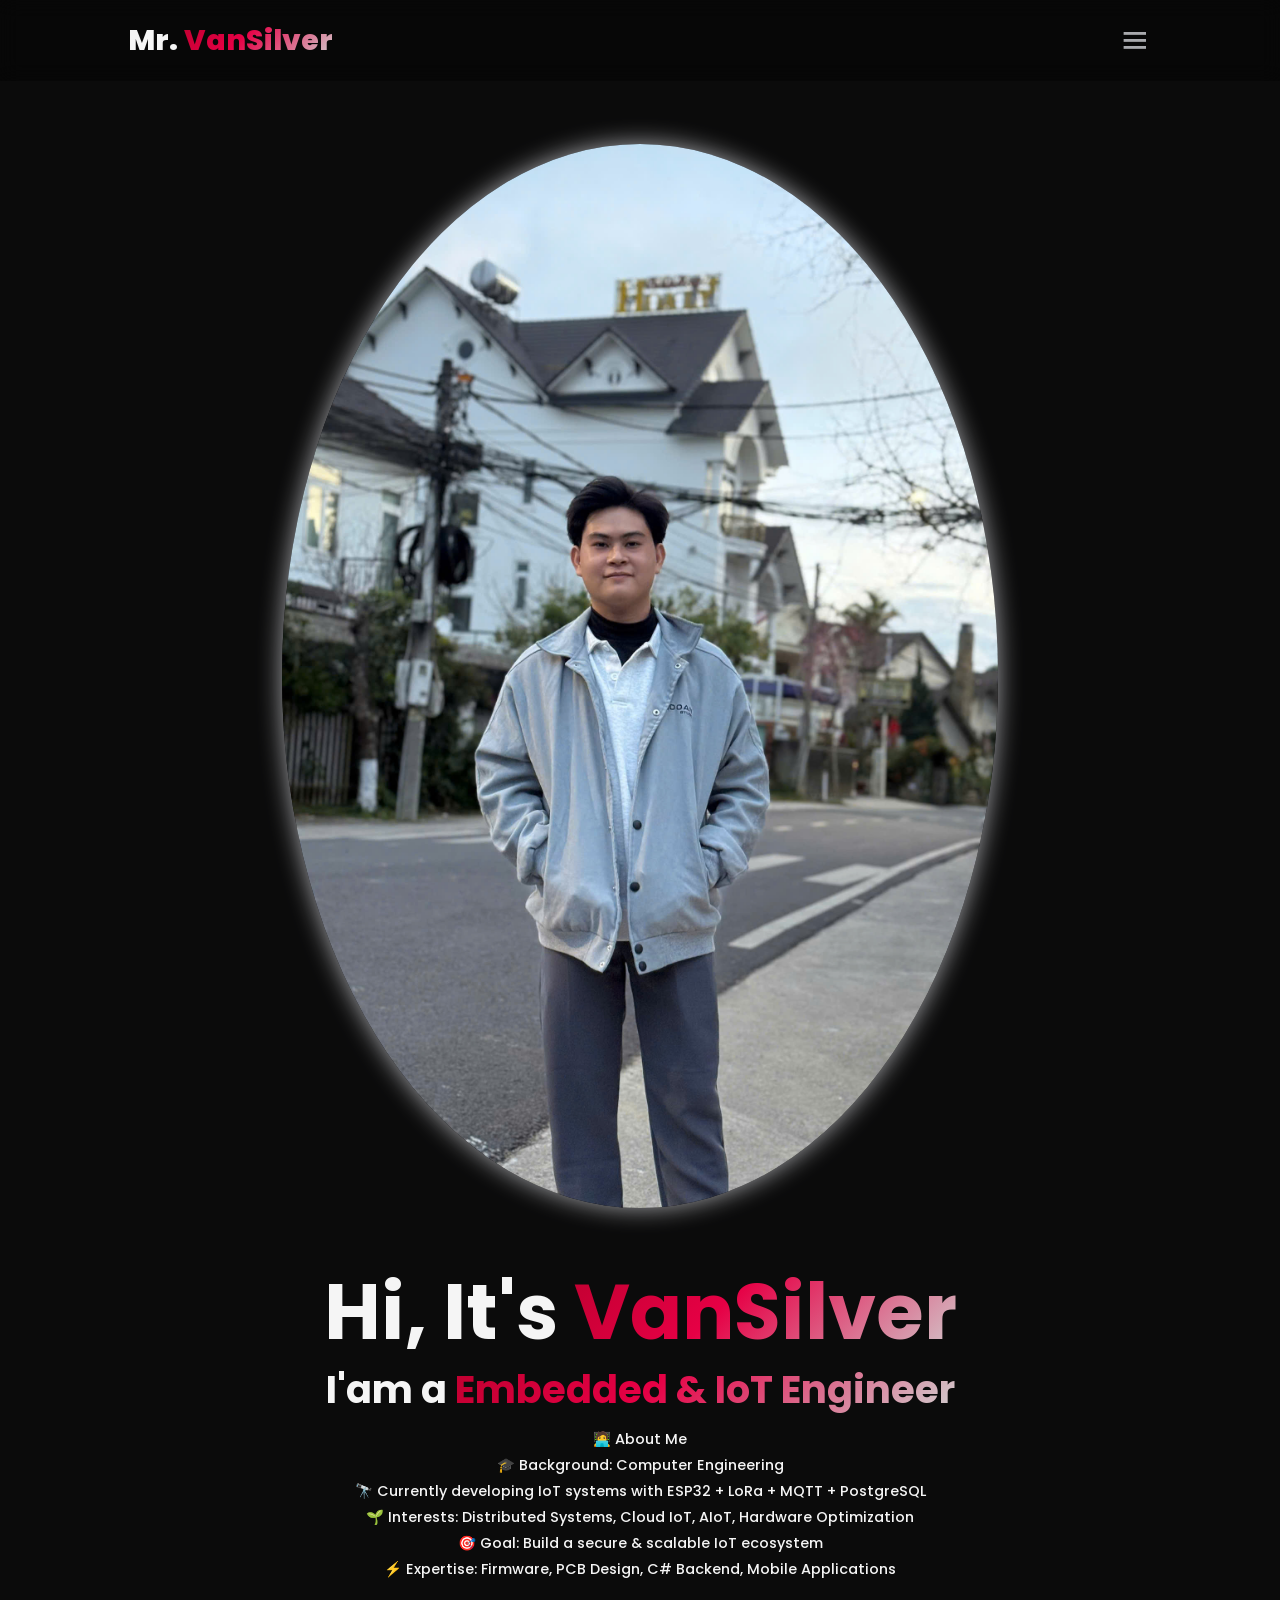
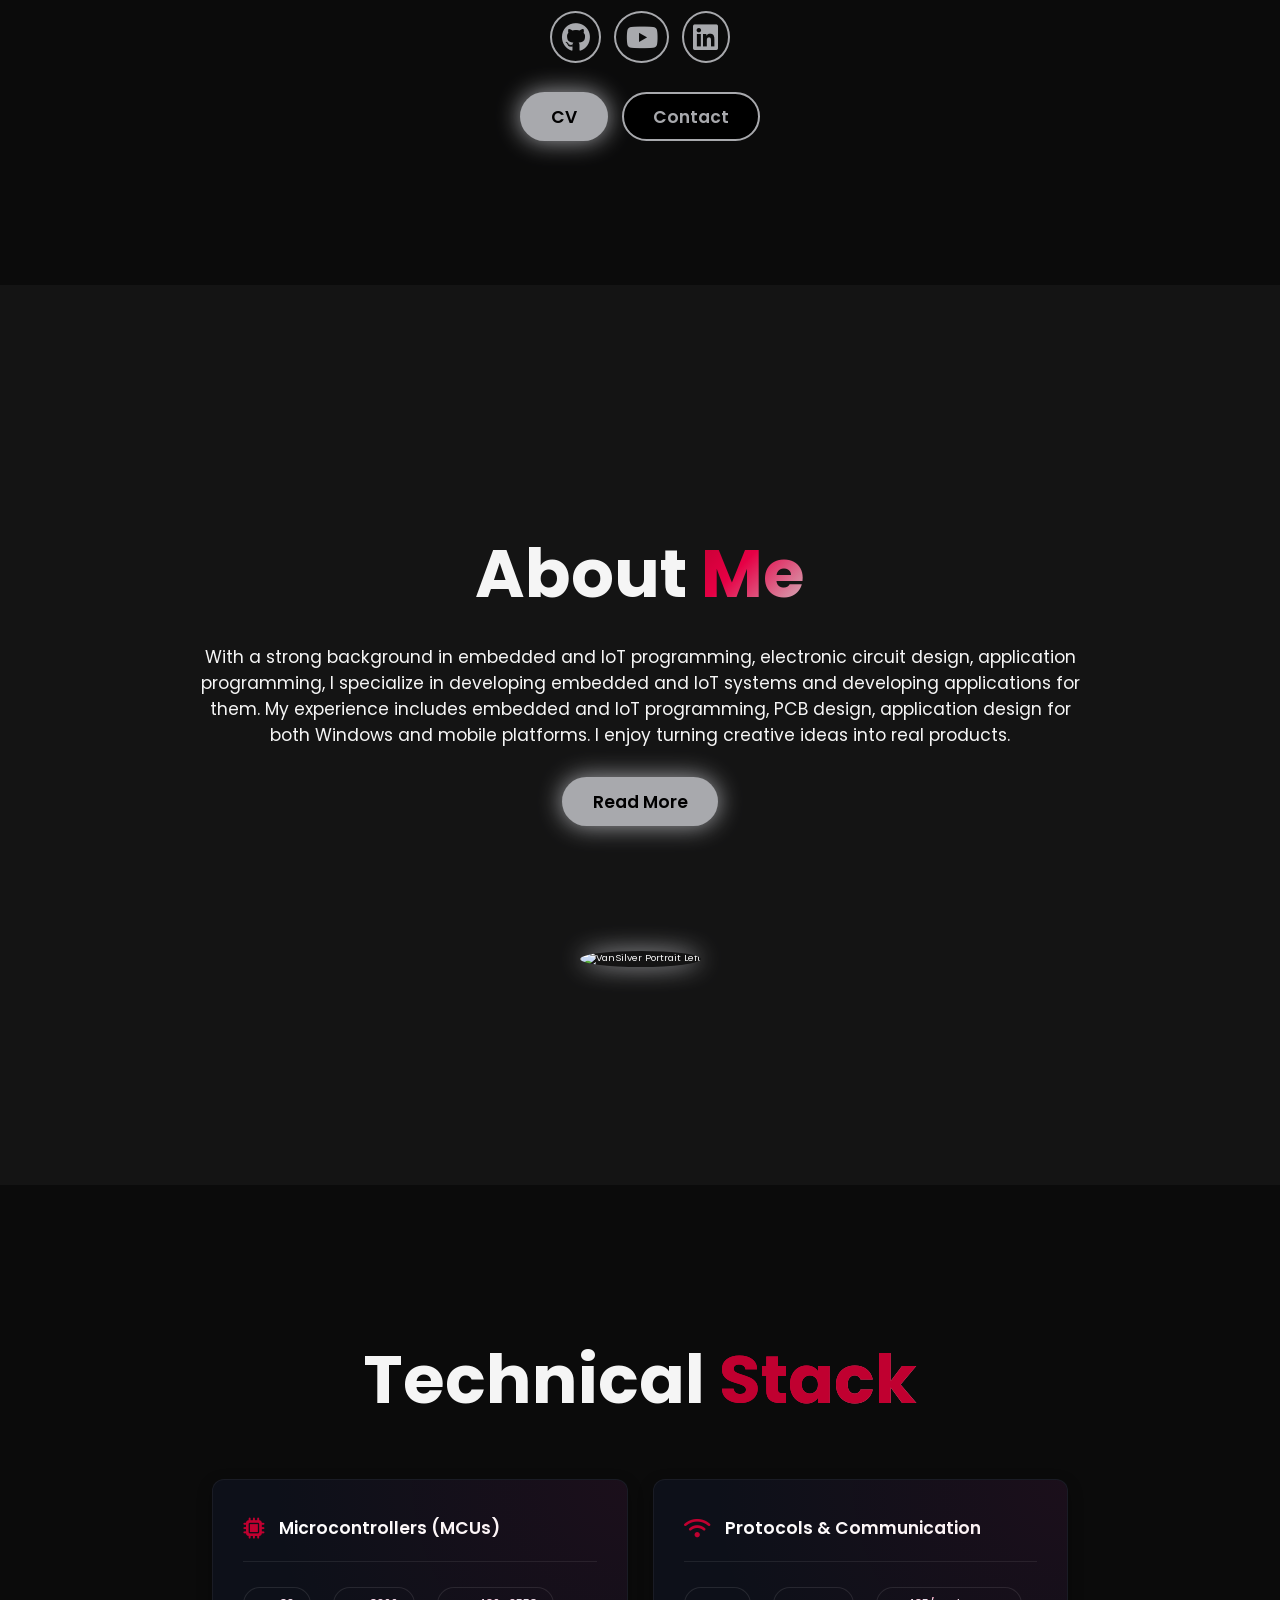
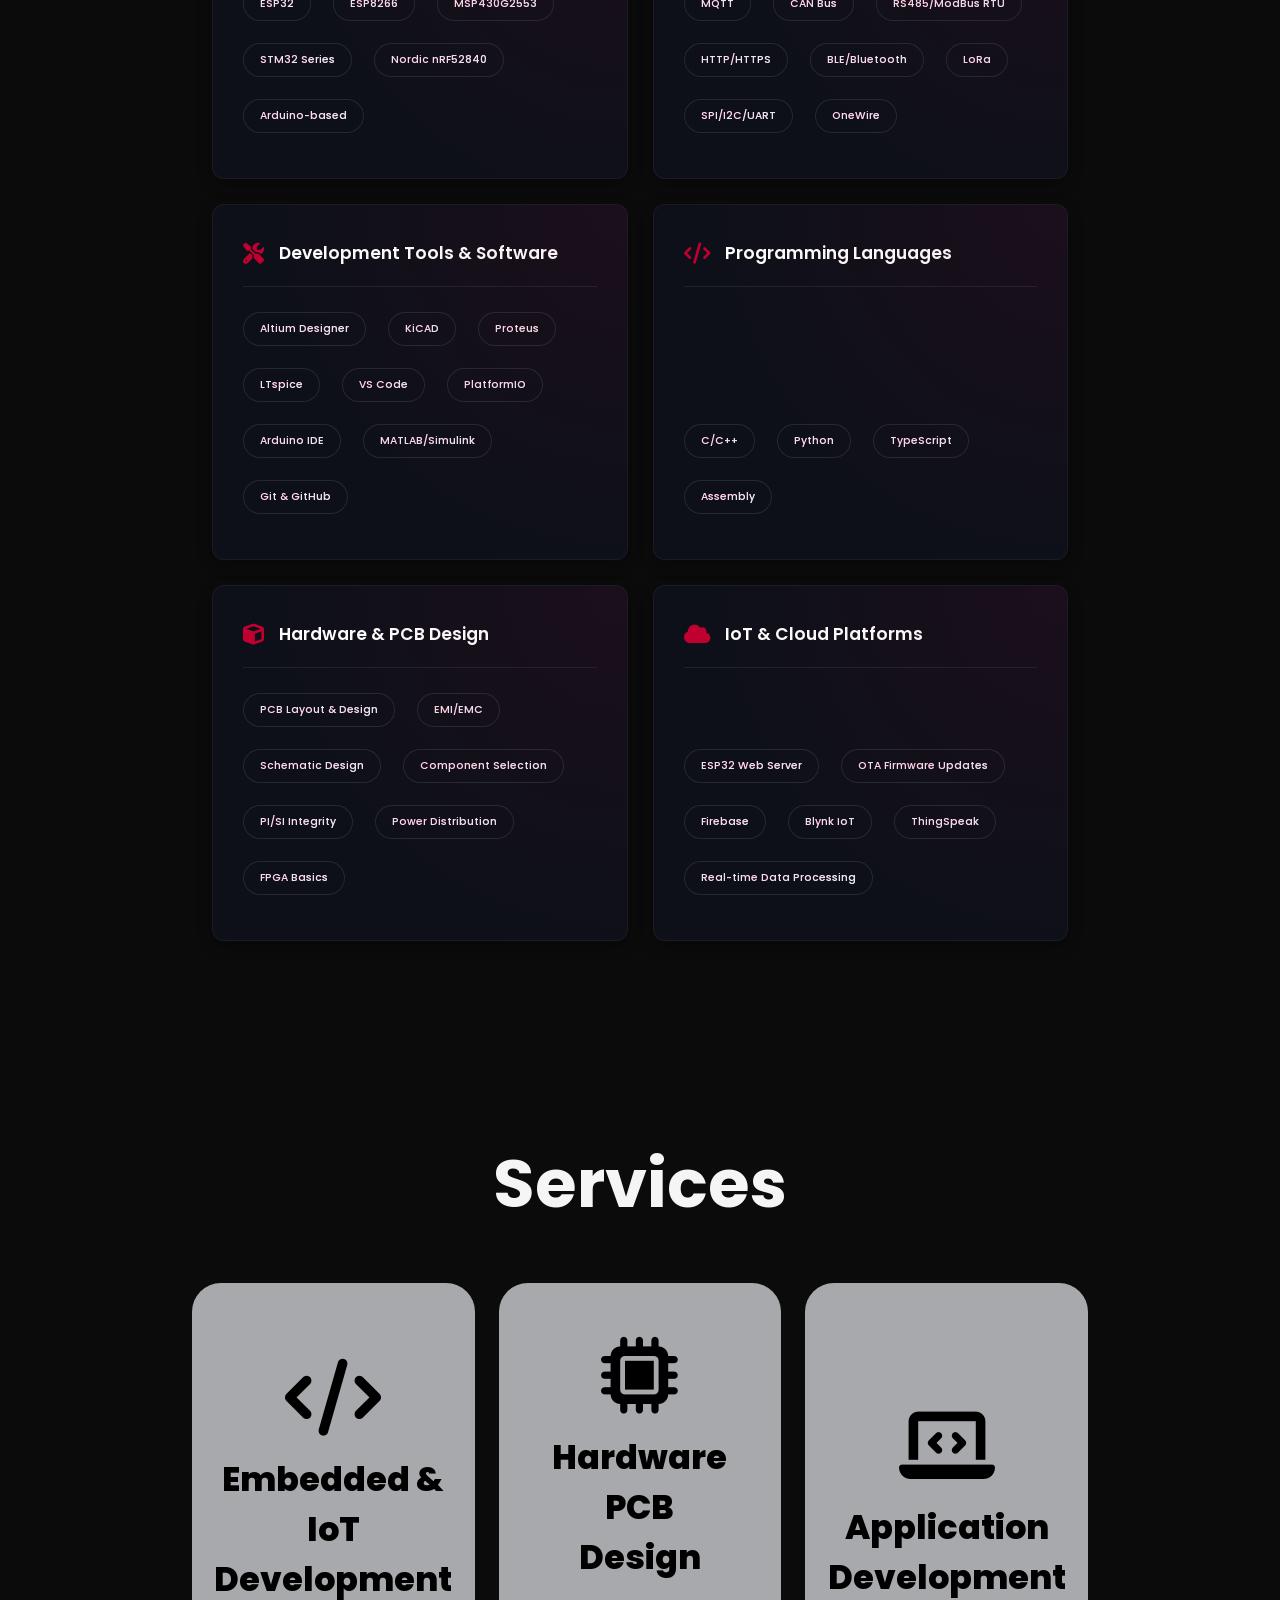
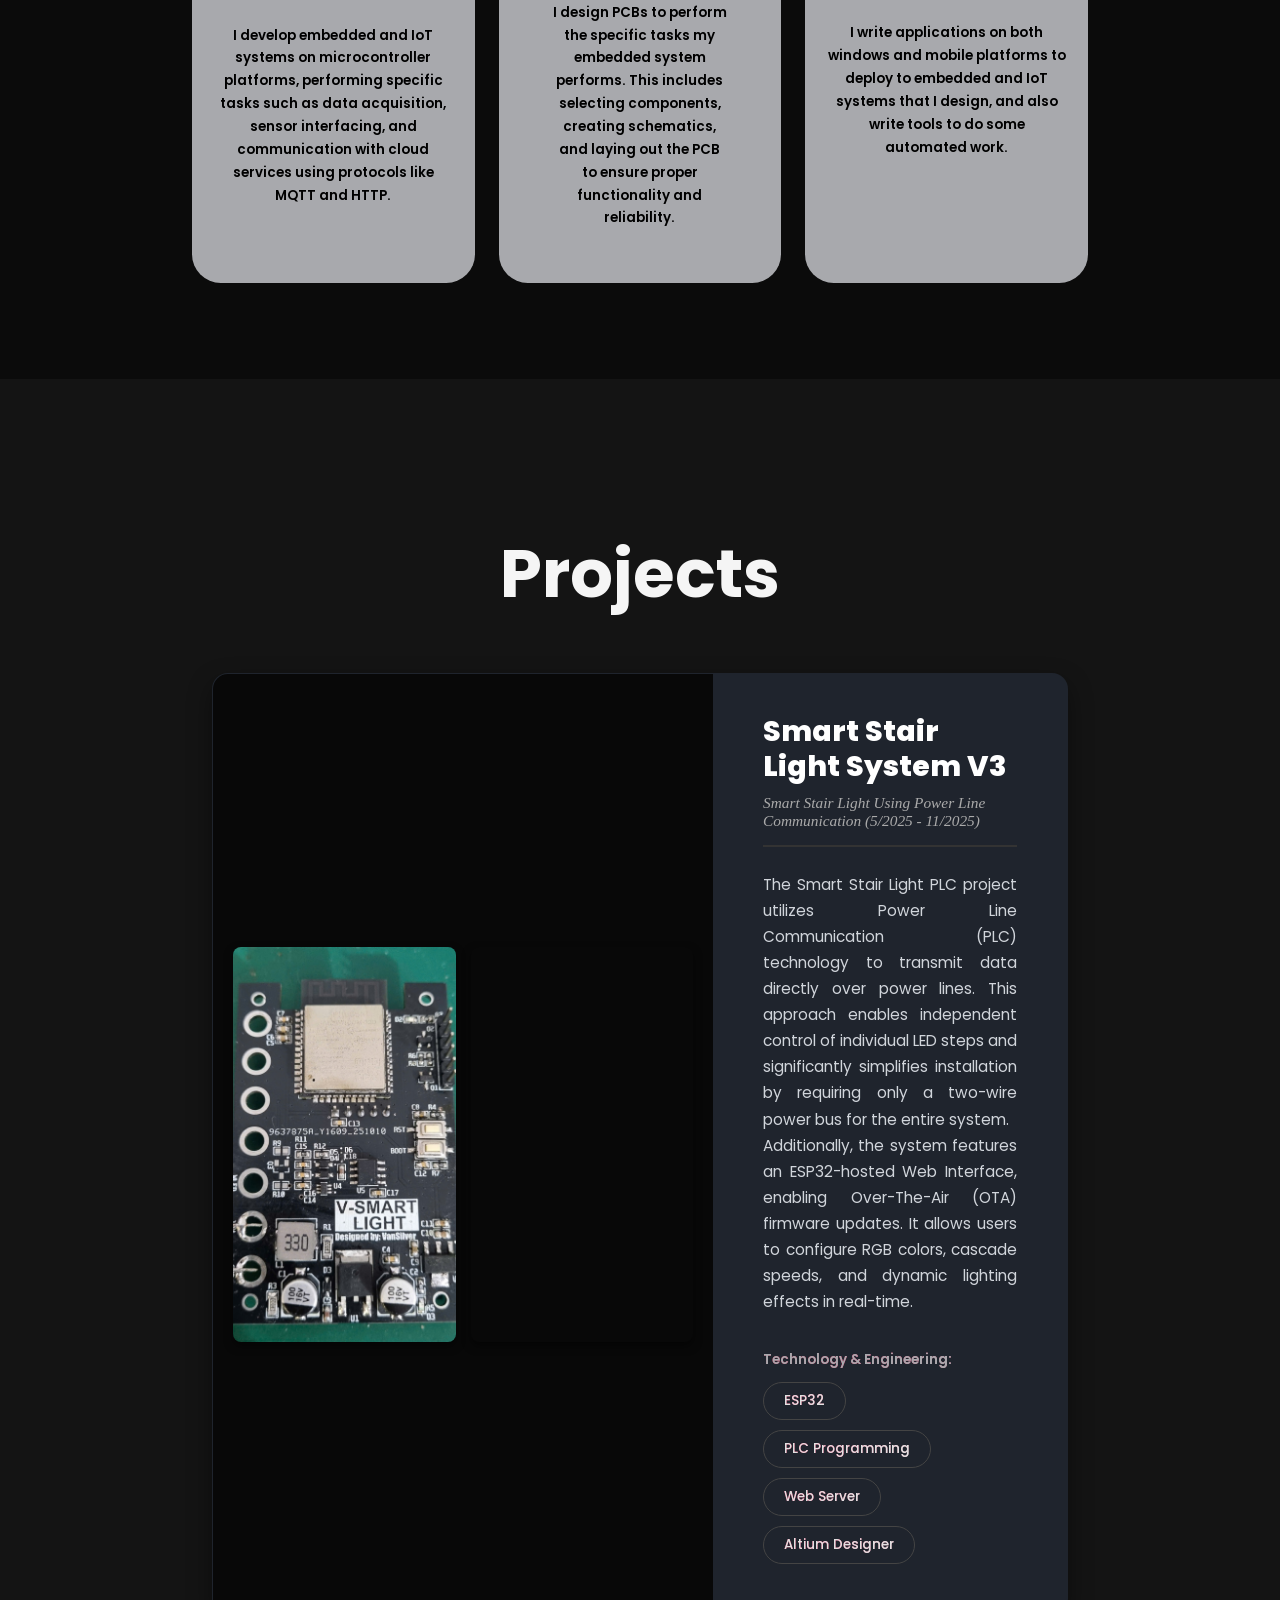
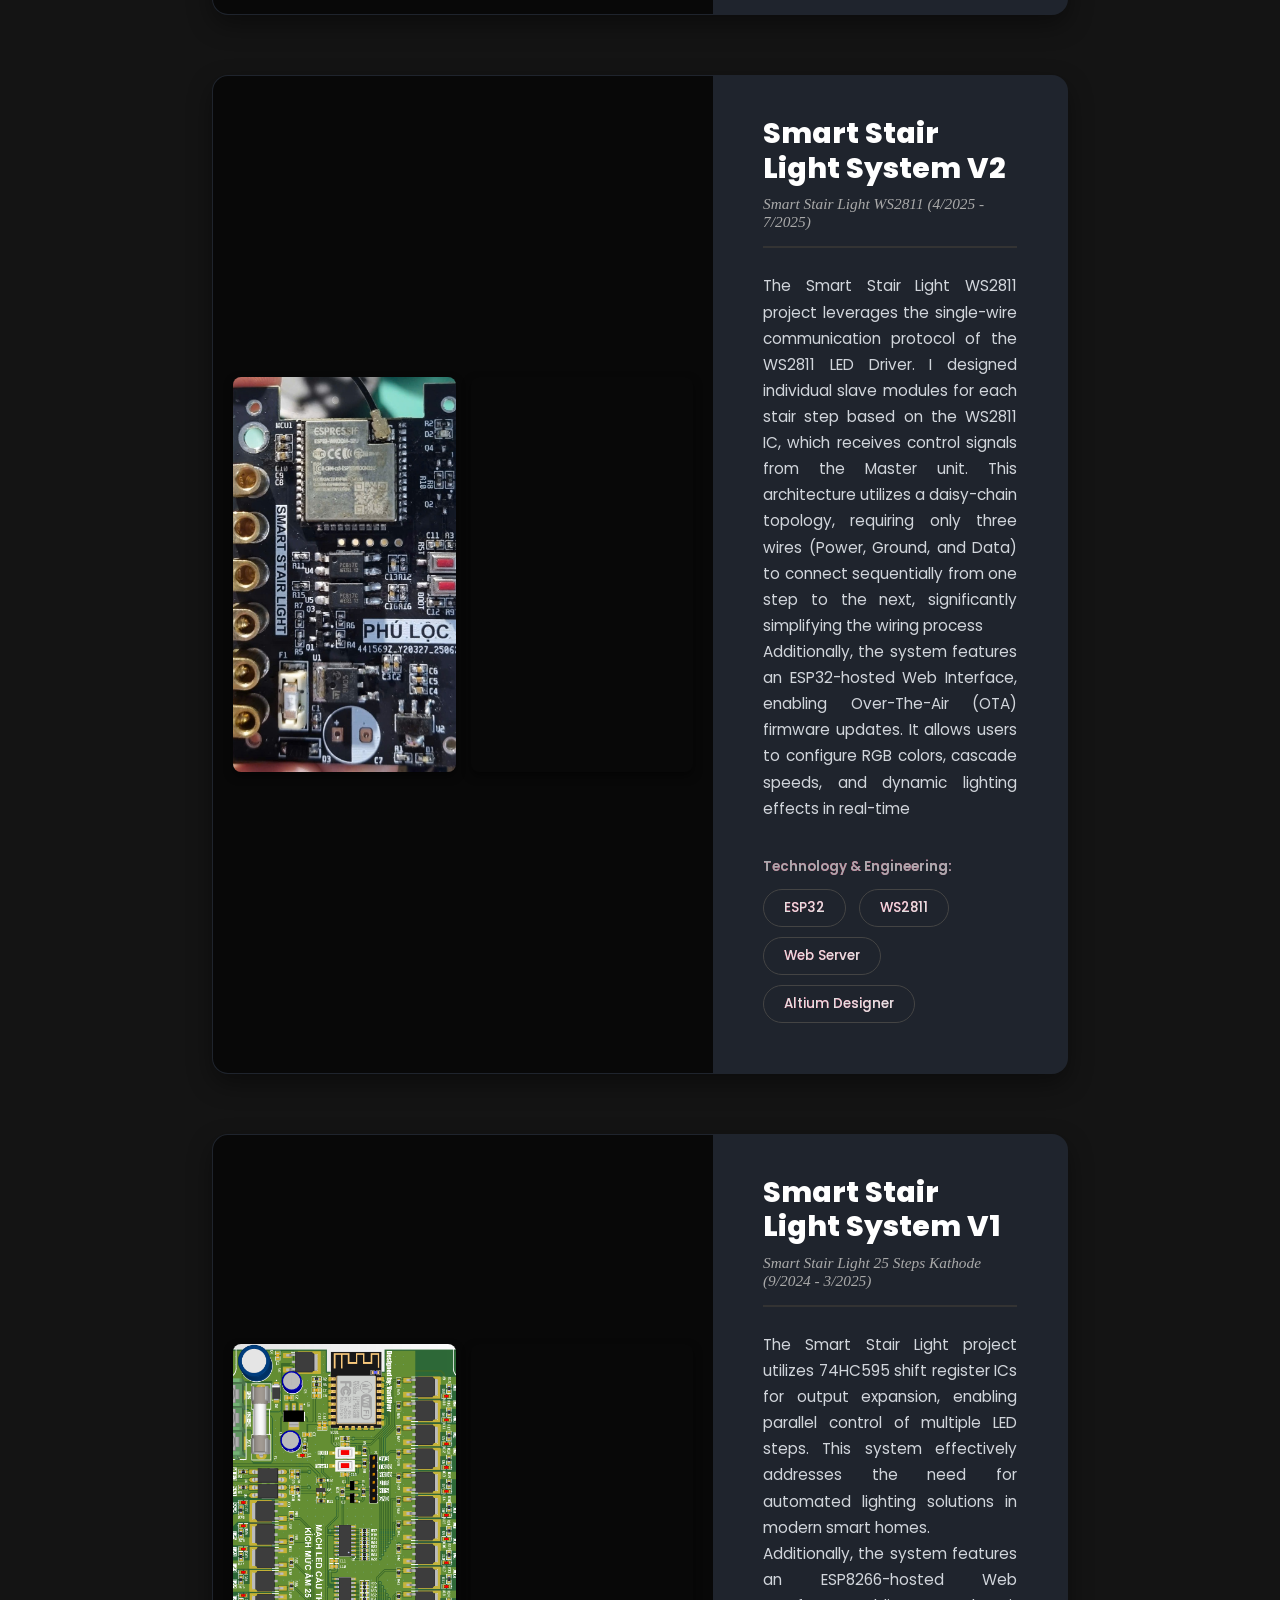
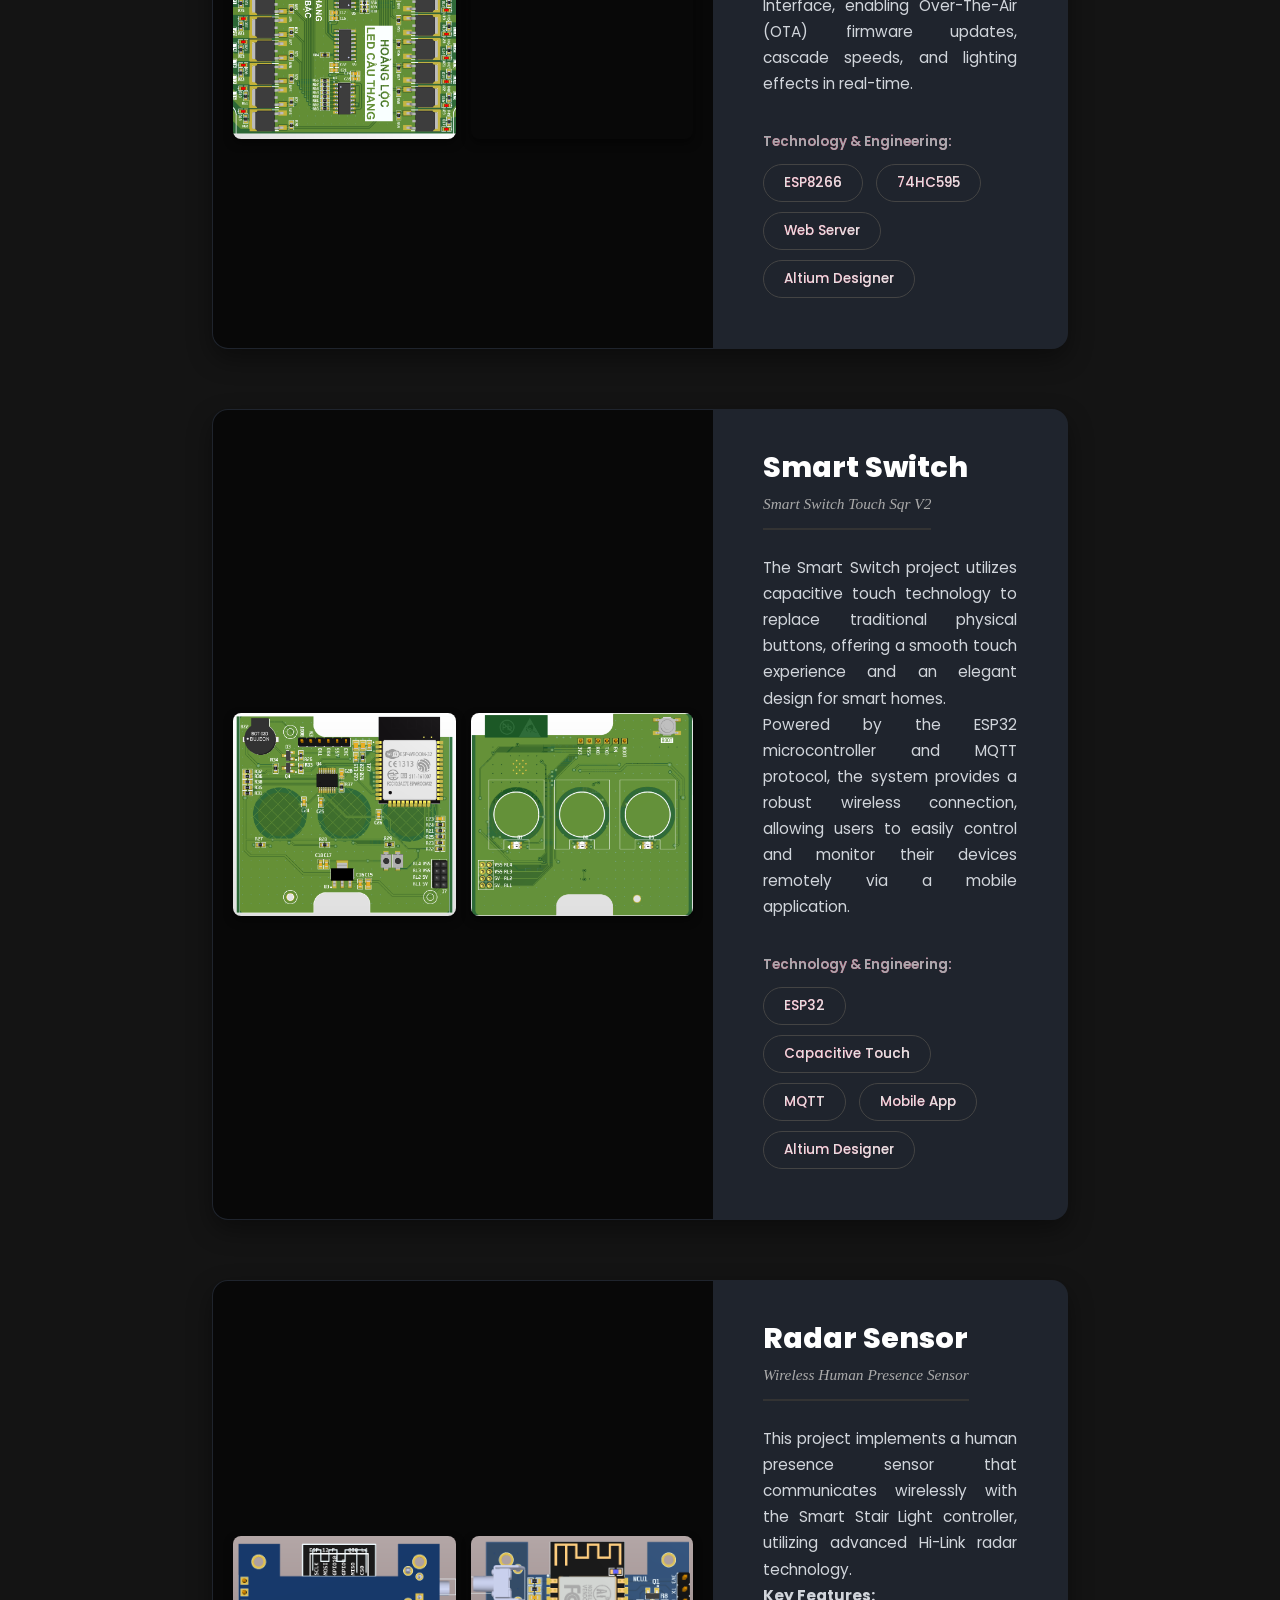
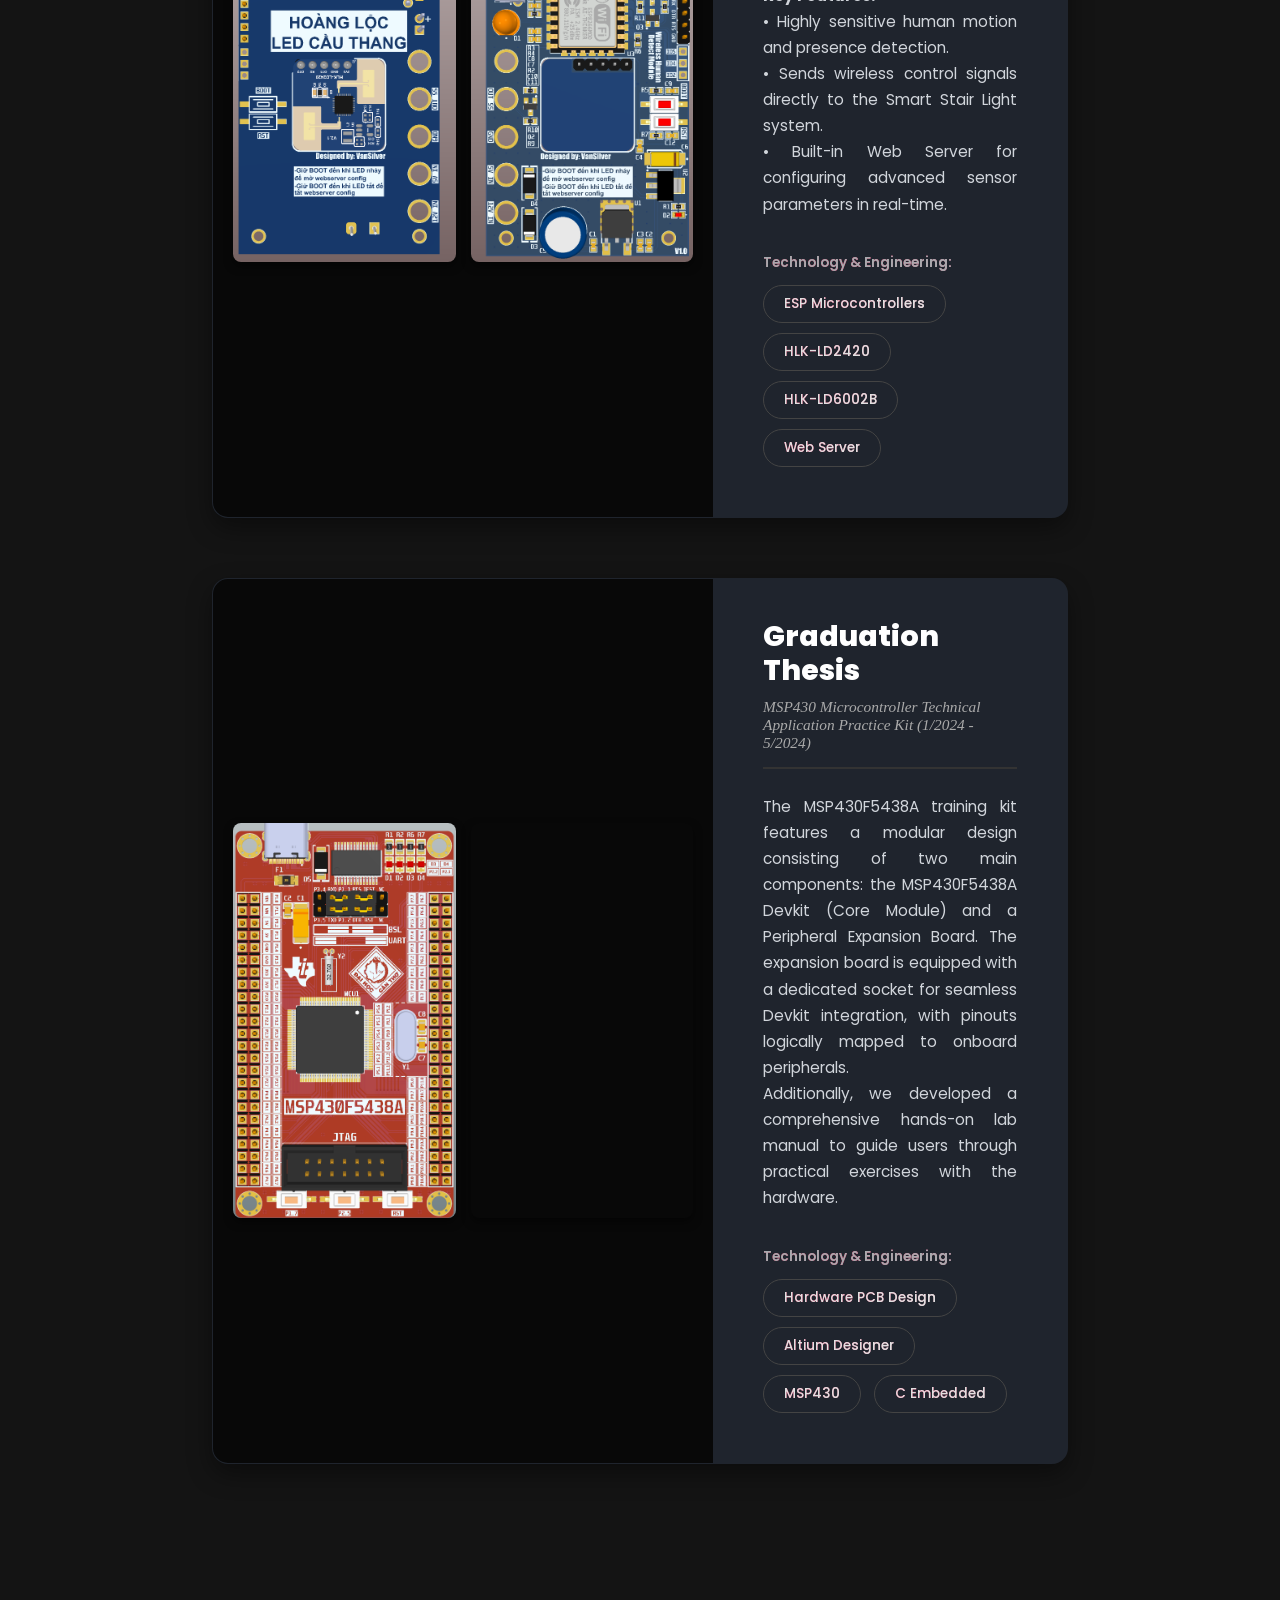
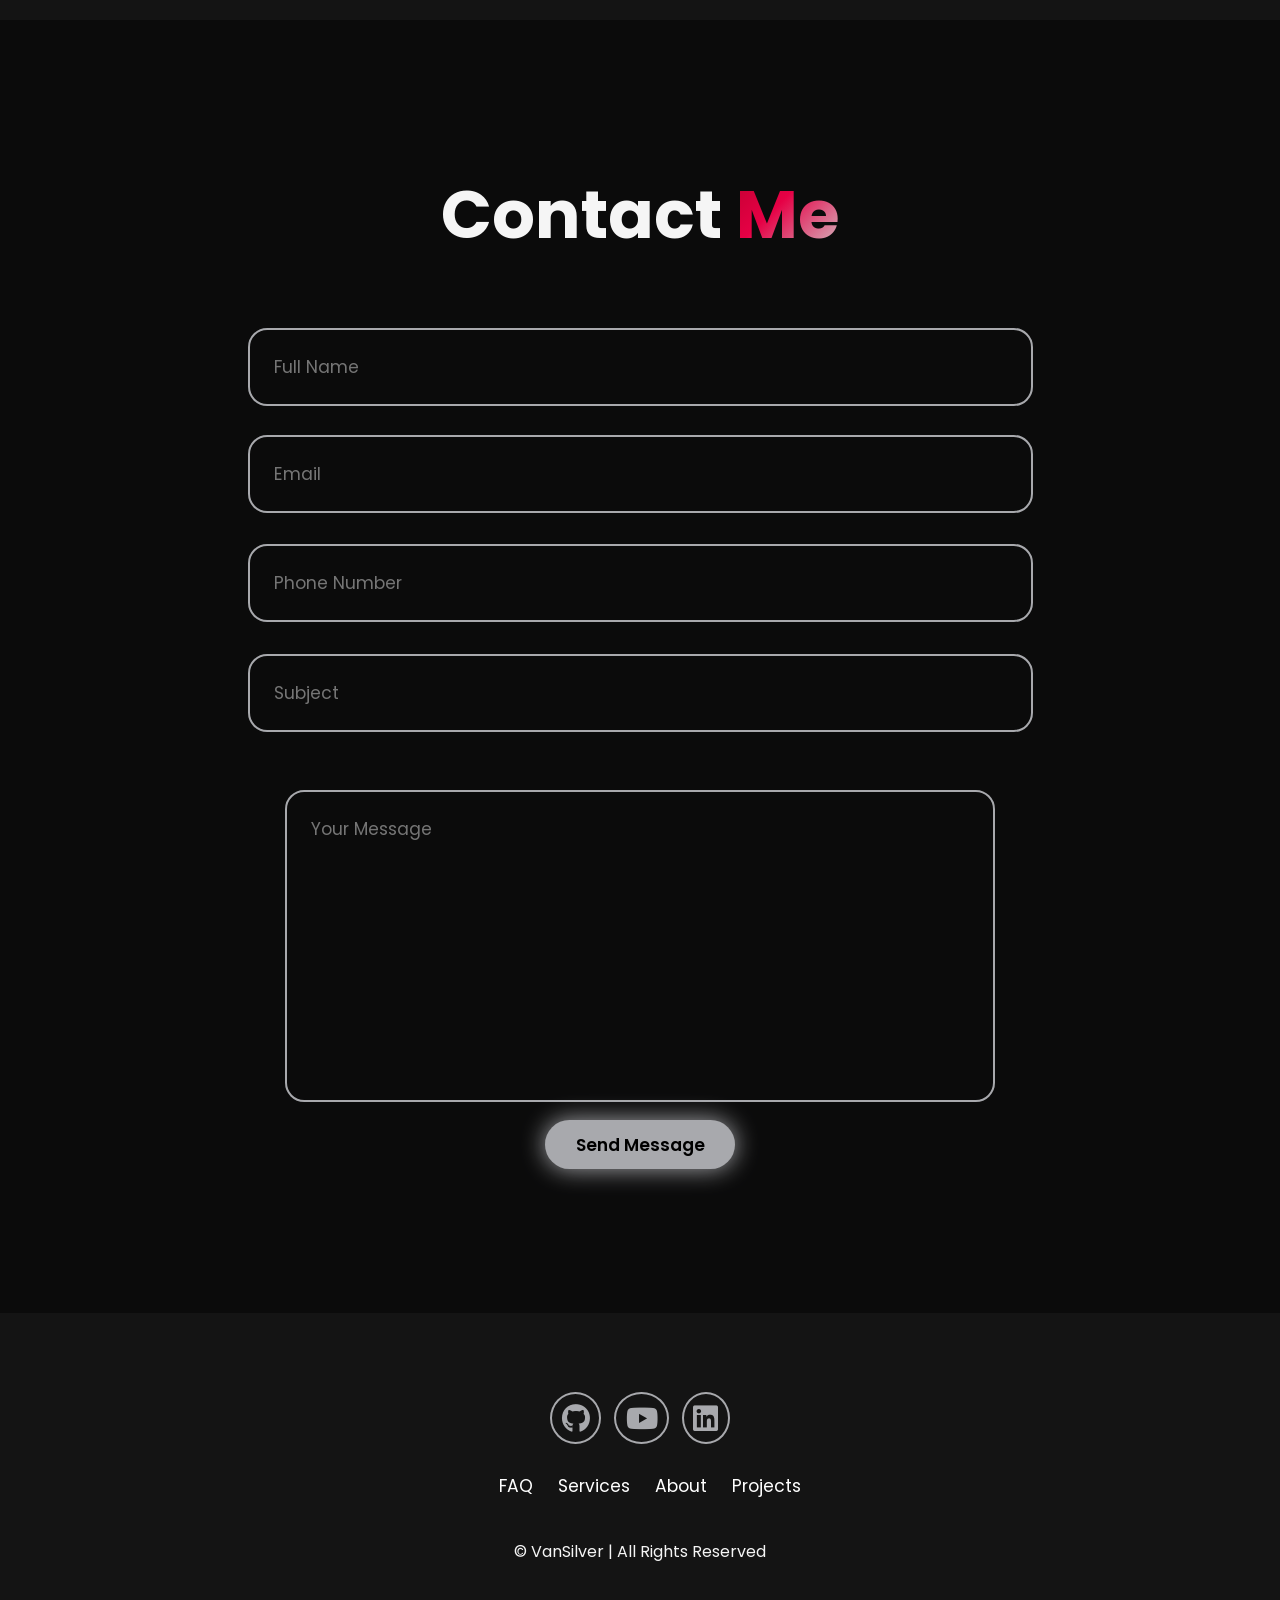
==== commit d6b56682: "update new project" ====
--- a/index.html
+++ b/index.html
@@ -20,6 +20,7 @@
     <nav class="navbar">
       <a href="#home">Home</a>
       <a href="#about">About</a>
+      <a href="#skills">Skills</a>
       <a href="#services">Services</a>
       <a href="#projects">Projects</a>
       <a href="#contact">Contact</a>
@@ -80,6 +81,101 @@
     </div>
   </section>
 
+  <section class="skills" id="skills">
+    <h2 class="heading">Technical <span class="skills-accent">Stack</span></h2>
+    <div class="skills-container">
+      
+      <div class="skill-box">
+        <div class="skill-title">
+          <i class="fa-solid fa-microchip"></i> Microcontrollers (MCUs)
+        </div>
+        <div class="tags">
+          <span>ESP32</span>
+          <span>ESP8266</span>
+          <span>MSP430G2553</span>
+          <span>STM32 Series</span>
+          <span>Nordic nRF52840</span>
+          <span>Arduino-based</span>
+        </div>
+      </div>
+
+      <div class="skill-box">
+        <div class="skill-title">
+          <i class="fa-solid fa-wifi"></i> Protocols & Communication
+        </div>
+        <div class="tags">
+          <span>MQTT</span>
+          <span>CAN Bus</span>
+          <span>RS485/ModBus RTU</span>
+          <span>HTTP/HTTPS</span>
+          <span>BLE/Bluetooth</span>
+          <span>LoRa</span>
+          <span>SPI/I2C/UART</span>
+          <span>OneWire</span>
+        </div>
+      </div>
+
+      <div class="skill-box">
+        <div class="skill-title">
+          <i class="fa-solid fa-screwdriver-wrench"></i> Development Tools & Software
+        </div>
+        <div class="tags">
+          <span>Altium Designer</span>
+          <span>KiCAD</span>
+          <span>Proteus</span>
+          <span>LTspice</span>
+          <span>VS Code</span>
+          <span>PlatformIO</span>
+          <span>Arduino IDE</span>
+          <span>MATLAB/Simulink</span>
+          <span>Git & GitHub</span>
+        </div>
+      </div>
+
+      <div class="skill-box">
+        <div class="skill-title">
+          <i class="fa-solid fa-code"></i> Programming Languages
+        </div>
+        <div class="tags">
+          <span>C/C++</span>
+          <span>Python</span>
+          <span>TypeScript</span>
+          <span>Assembly</span>
+        </div>
+      </div>
+
+      <div class="skill-box">
+        <div class="skill-title">
+          <i class="fa-solid fa-cube"></i> Hardware & PCB Design
+        </div>
+        <div class="tags">
+          <span>PCB Layout & Design</span>
+          <span>EMI/EMC</span>
+          <span>Schematic Design</span>
+          <span>Component Selection</span>
+          <span>PI/SI Integrity</span>
+          <span>Power Distribution</span>
+          <span>FPGA Basics</span>
+        </div>
+      </div>
+
+      <div class="skill-box">
+        <div class="skill-title">
+          <i class="fa-solid fa-cloud"></i> IoT & Cloud Platforms
+        </div>
+        <div class="tags">
+          <span>ESP32 Web Server</span>
+          <span>OTA Firmware Updates</span>
+          <span>Firebase</span>
+          <span>Blynk IoT</span>
+          <span>ThingSpeak</span>
+          <span>Real-time Data Processing</span>
+        </div>
+      </div>
+
+    </div>
+  </section>
+
   <section class="services" id="services">
     <h2 class="heading">Services</h2>
     <div class="services-container">
@@ -117,6 +213,7 @@
           </p>
         </div>
       </div>
+
     </div>
   </section>
 
@@ -159,11 +256,11 @@
       <div class="project-row">
         <div class="project-media-gallery">
           <img src="assets/img/projects/Smart-Stair-Light-RGB/Master_controller_top_layer.jpg" alt="Smart Stair Light"
-            class="media-item">
+            class="media-item" onclick="viewProject('project-stair-light-v2.html')" style="cursor: pointer;">
           <iframe class="media-item" src="https://www.youtube.com/embed/9xn1KpapvbE" frameborder="0"
             allowfullscreen></iframe>
         </div>
-        <div class="project-content">
+        <div class="project-content" onclick="viewProject('project-stair-light-v2.html')" style="cursor: pointer;">
           <div class="project-title">Smart Stair Light System V2</div>
           <div class="project-summary">Smart Stair Light WS2811 (4/2025 - 7/2025)</div>
           <div class="project-description">
@@ -192,11 +289,12 @@
       <div class="project-row">
         <div class="project-media-gallery">
           <img src="assets/img/projects/Smart-Stair-Light-25Step/SmartStairLight_25steps_Kathode.png"
-            alt="Smart Stair Light" class="media-item">
+            alt="Smart Stair Light" class="media-item" onclick="viewProject('project-stair-light-v1.html')"
+            style="cursor: pointer;">
           <iframe class="media-item" src="https://www.youtube.com/embed/nNyI7j526cc" frameborder="0"
             allowfullscreen></iframe>
         </div>
-        <div class="project-content">
+        <div class="project-content" onclick="viewProject('project-stair-light-v1.html')" style="cursor: pointer;">
           <div class="project-title">Smart Stair Light System V1</div>
           <div class="project-summary">Smart Stair Light 25 Steps Kathode (9/2024 - 3/2025)</div>
           <div class="project-description">
@@ -221,12 +319,75 @@
 
       <div class="project-row">
         <div class="project-media-gallery">
-          <img src="assets/img/projects/Graduation-thesis/KIT_MSP430F5438A_BSL.png" alt="Radar Sensor"
-            class="media-item">
+          <img src="assets/img/projects/Smart-Switch/SmartSwitch_Touch3_Sqr_V2.png" alt="Smart Switch"
+            class="media-item" onclick="viewProject('project-smart-switch.html')"
+            style="cursor: pointer; aspect-ratio: auto; object-fit: contain;">
+          <img src="assets/img/projects/Smart-Switch/Bottom_SmartSwitch_Touch3_Sqr_V2.png" alt="Smart Switch Bottom"
+            class="media-item" onclick="viewProject('project-smart-switch.html')"
+            style="cursor: pointer; aspect-ratio: auto; object-fit: contain;">
+        </div>
+        <div class="project-content" onclick="viewProject('project-smart-switch.html')" style="cursor: pointer;">
+          <div class="project-title">Smart Switch</div>
+          <div class="project-summary">Smart Switch Touch Sqr V2</div>
+          <div class="project-description">
+            <p>The Smart Switch project utilizes capacitive touch technology to replace traditional physical buttons,
+              offering a smooth touch experience and an elegant design for smart homes.</p>
+            <p>Powered by the ESP32 microcontroller and MQTT protocol, the system provides a robust wireless connection,
+              allowing users to easily control and monitor their devices remotely via a mobile application.</p>
+          </div>
+          <div class="tech-stack">
+            <span class="tech-label">Technology & Engineering:</span>
+            <div class="tags">
+              <span>ESP32</span>
+              <span>Capacitive Touch</span>
+              <span>MQTT</span>
+              <span>Mobile App</span>
+              <span>Altium Designer</span>
+            </div>
+          </div>
+        </div>
+      </div>
+
+      <div class="project-row">
+        <div class="project-media-gallery">
+          <img src="assets/img/projects/Radar-Sensor/Radar_Sensor_HLK_LD2420_ESP8266.png" alt="Radar Sensor"
+            class="media-item" onclick="viewProject('project-radar-sensor.html')"
+            style="cursor: pointer; aspect-ratio: auto; object-fit: contain;">
+          <img src="assets/img/projects/Radar-Sensor/Sensor_HLK_LD2420_ESP8266.png" alt="Radar Sensor"
+            class="media-item" onclick="viewProject('project-radar-sensor.html')"
+            style="cursor: pointer; aspect-ratio: auto; object-fit: contain;">
+        </div>
+        <div class="project-content" onclick="viewProject('project-radar-sensor.html')" style="cursor: pointer;">
+          <div class="project-title">Radar Sensor</div>
+          <div class="project-summary">Wireless Human Presence Sensor</div>
+          <div class="project-description">
+            <p>This project implements a human presence sensor that communicates wirelessly with the Smart Stair Light
+              controller, utilizing advanced Hi-Link radar technology.</p>
+            <p><strong>Key Features:</strong><br>
+              • Highly sensitive human motion and presence detection.<br>
+              • Sends wireless control signals directly to the Smart Stair Light system.<br>
+              • Built-in Web Server for configuring advanced sensor parameters in real-time.</p>
+          </div>
+          <div class="tech-stack">
+            <span class="tech-label">Technology & Engineering:</span>
+            <div class="tags">
+              <span>ESP Microcontrollers</span>
+              <span>HLK-LD2420</span>
+              <span>HLK-LD6002B</span>
+              <span>Web Server</span>
+            </div>
+          </div>
+        </div>
+      </div>
+
+      <div class="project-row">
+        <div class="project-media-gallery">
+          <img src="assets/img/projects/Graduation-thesis/KIT_MSP430F5438A_BSL.png" alt="Graduation Thesis"
+            class="media-item" onclick="viewProject('project-graduation-thesis.html')" style="cursor: pointer;">
           <iframe class="media-item" src="https://www.youtube.com/embed/G061mG5yTEQ" frameborder="0"
             allowfullscreen></iframe>
         </div>
-        <div class="project-content">
+        <div class="project-content" onclick="viewProject('project-graduation-thesis.html')" style="cursor: pointer;">
           <div class="project-title">Graduation Thesis</div>
           <div class="project-summary">MSP430 Microcontroller Technical Application Practice Kit (1/2024 - 5/2024)</div>
           <div class="project-description">
--- a/assets/css/style-orange-red.css
+++ b/assets/css/style-orange-red.css
@@ -760,4 +760,127 @@
   .project-title {
     font-size: 2.5rem;
   }
+}
+
+/* =============Style cho Detail Gallery============= */
+.detail-gallery {
+  display: grid;
+  grid-template-columns: repeat(auto-fit, minmax(300px, 1fr));
+  gap: 20px;
+  margin-top: 50px;
+  margin-bottom: 20px;
+  width: 100%;
+}
+
+.detail-gallery img {
+  width: 100%;
+  height: 250px;
+  object-fit: cover;
+  border-radius: 12px;
+  box-shadow: 0 5px 15px rgba(0, 0, 0, 0.5);
+  transition: transform 0.3s ease, box-shadow 0.3s ease;
+  cursor: pointer;
+  border: 2px solid transparent;
+}
+
+.detail-gallery img:hover {
+  transform: translateY(-5px);
+  box-shadow: 0 10px 25px rgba(192, 0, 48, 0.4);
+  border-color: var(--accent-color);
+}
+
+/* =============Style cho Skills / Tech Stack============= */
+.skills {
+  padding-bottom: 5rem;
+}
+
+.heading .skills-accent {
+  color: var(--accent-color);
+}
+
+.skills-container {
+  display: grid;
+  grid-template-columns: repeat(auto-fit, minmax(380px, 1fr));
+  gap: 25px;
+  max-width: 1400px;
+  margin: 0 auto;
+  padding: 0 20px;
+}
+
+.skill-box {
+  background: rgba(15, 20, 35, 0.6);
+  border: 1px solid rgba(255, 255, 255, 0.05);
+  border-radius: 12px;
+  padding: 35px 30px;
+  box-shadow: 0 5px 15px rgba(0,0,0,0.3);
+  transition: transform 0.3s ease, border-color 0.3s ease, box-shadow 0.3s ease;
+  position: relative;
+  overflow: hidden;
+  display: flex;
+  flex-direction: column;
+}
+
+/* Glow effect using radial gradient */
+.skill-box::before {
+  content: '';
+  position: absolute;
+  top: 0;
+  left: 0;
+  width: 100%;
+  height: 100%;
+  background: radial-gradient(circle at top right, rgba(192, 0, 48, 0.08), transparent 70%);
+  pointer-events: none;
+}
+
+.skill-box:hover {
+  transform: translateY(-5px);
+  border-color: rgba(192, 0, 48, 0.4);
+  box-shadow: 0 8px 25px rgba(192, 0, 48, 0.15);
+}
+
+.skill-box:hover::before {
+  background: radial-gradient(circle at top right, rgba(192, 0, 48, 0.15), transparent 70%);
+}
+
+.skill-title {
+  font-size: 1.8rem;
+  font-weight: 600;
+  color: white;
+  margin-bottom: 25px;
+  display: flex;
+  align-items: center;
+  gap: 15px;
+  border-bottom: 1px solid rgba(255, 255, 255, 0.08);
+  padding-bottom: 20px;
+}
+
+.skill-title i {
+  color: var(--accent-color);
+  font-size: 2.2rem;
+}
+
+.skill-box .tags {
+  display: flex;
+  flex-wrap: wrap;
+  gap: 12px;
+  margin-top: auto;
+}
+
+.skill-box .tags span {
+  display: inline-block;
+  background-color: #1a202c;
+  border: 1px solid rgba(255, 255, 255, 0.1);
+  color: #e2e8f0;
+  padding: 8px 16px;
+  border-radius: 25px;
+  font-size: 1.1rem;
+  font-weight: 500;
+  transition: all 0.3s ease;
+}
+
+.skill-box .tags span:hover {
+  background-color: var(--accent-color);
+  color: #fff;
+  border-color: var(--accent-color);
+  transform: translateY(-2px);
 }
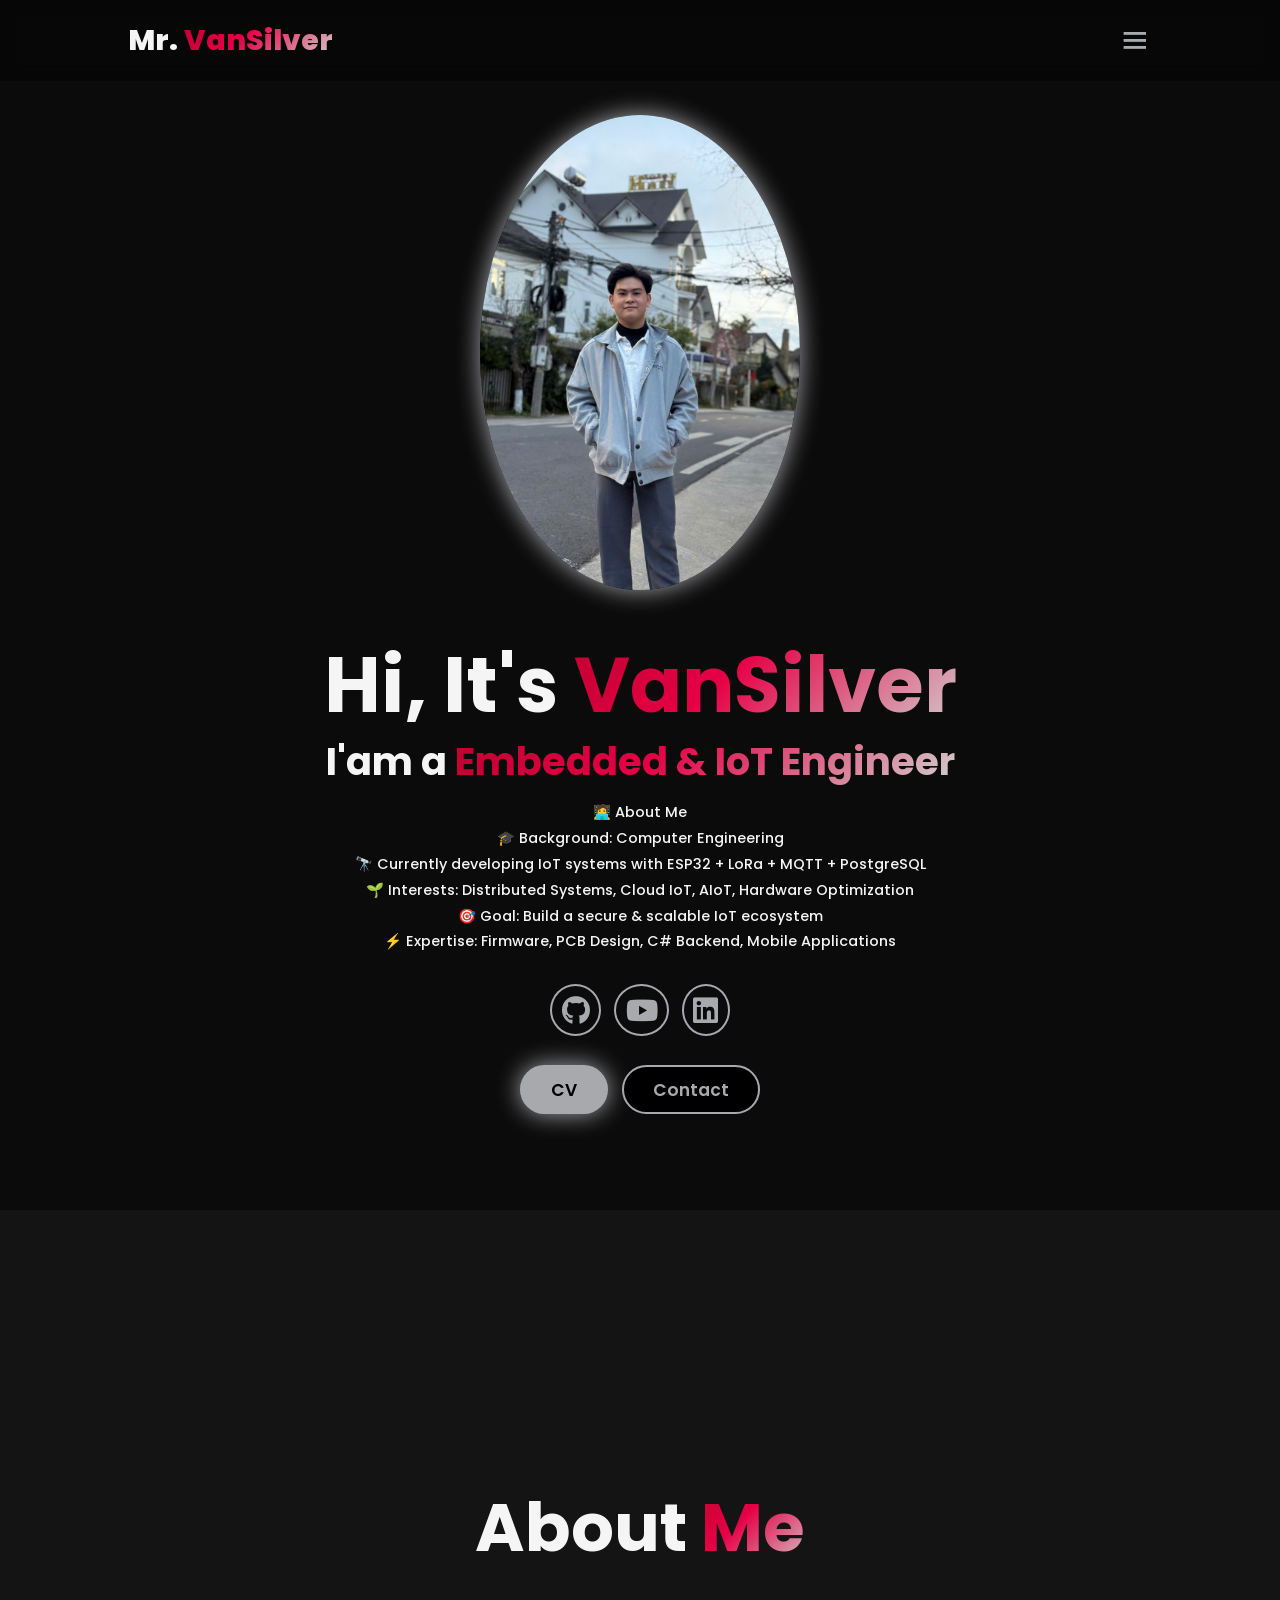
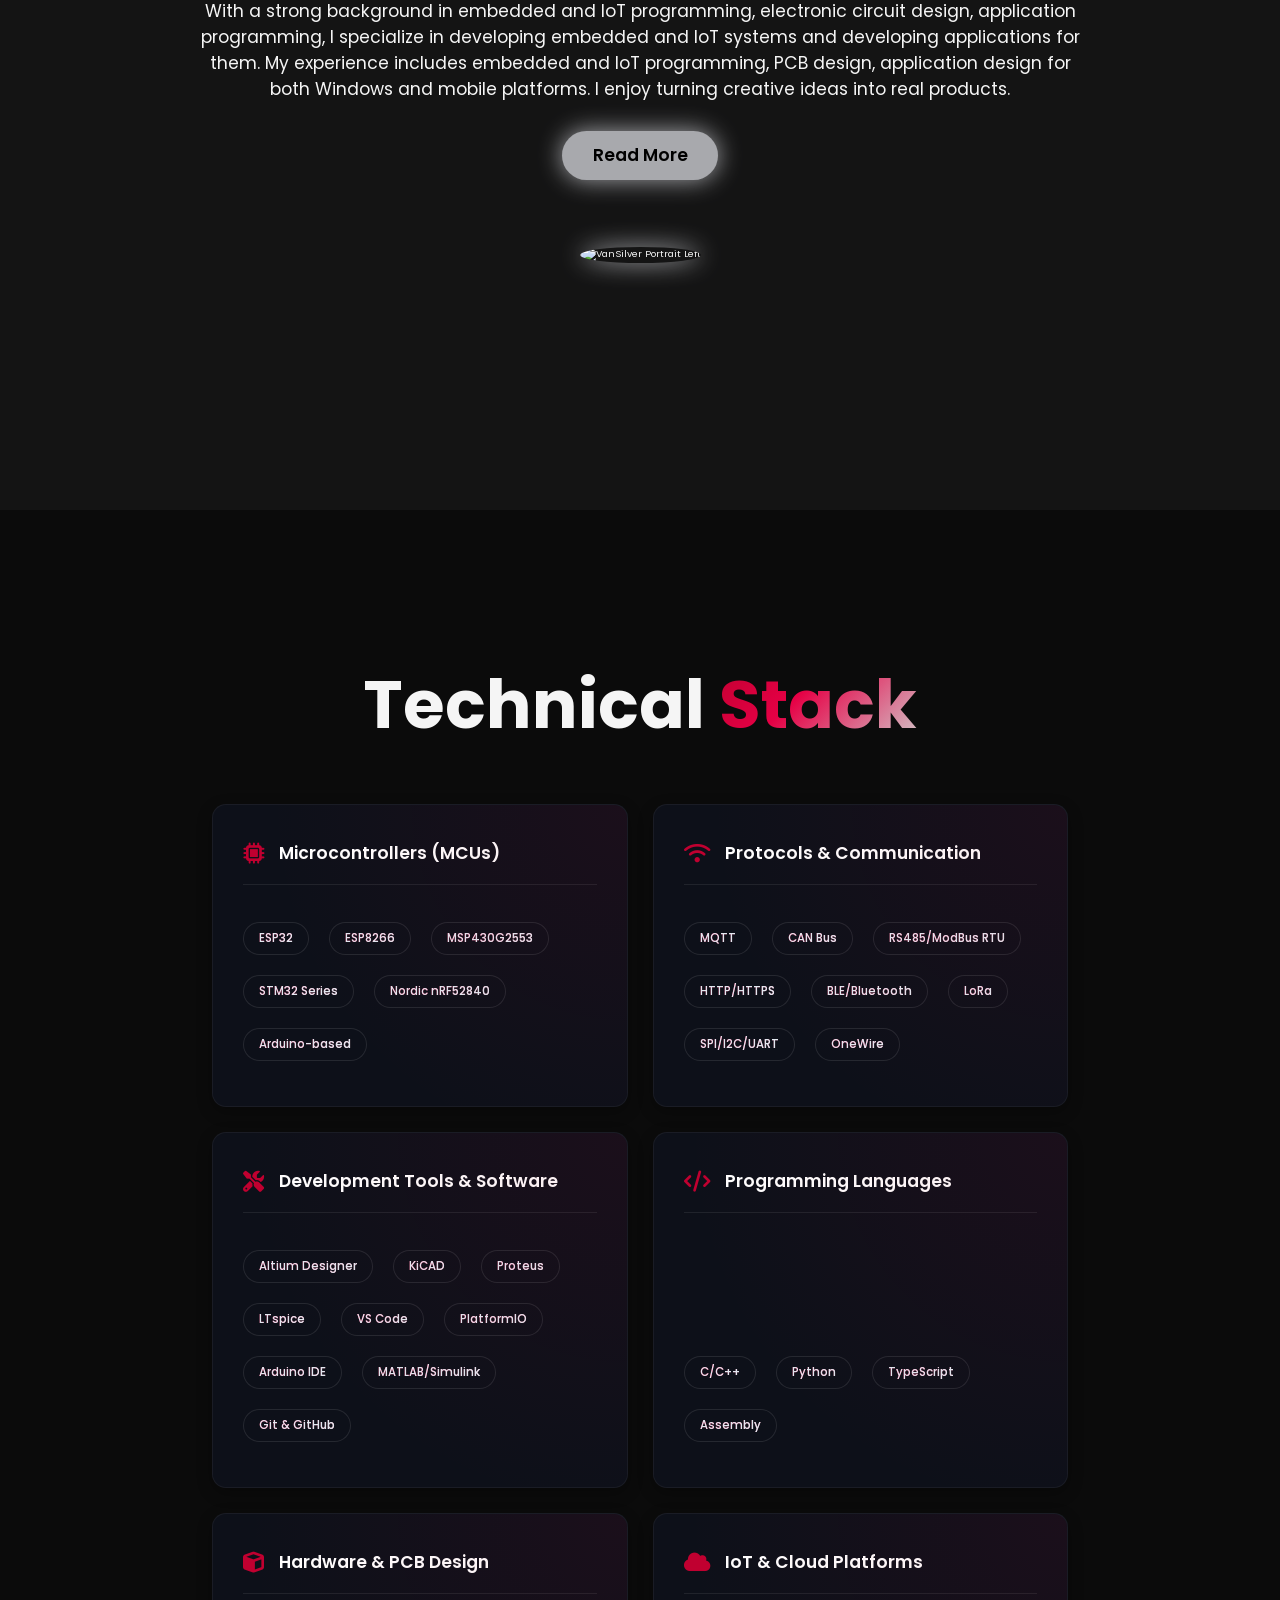
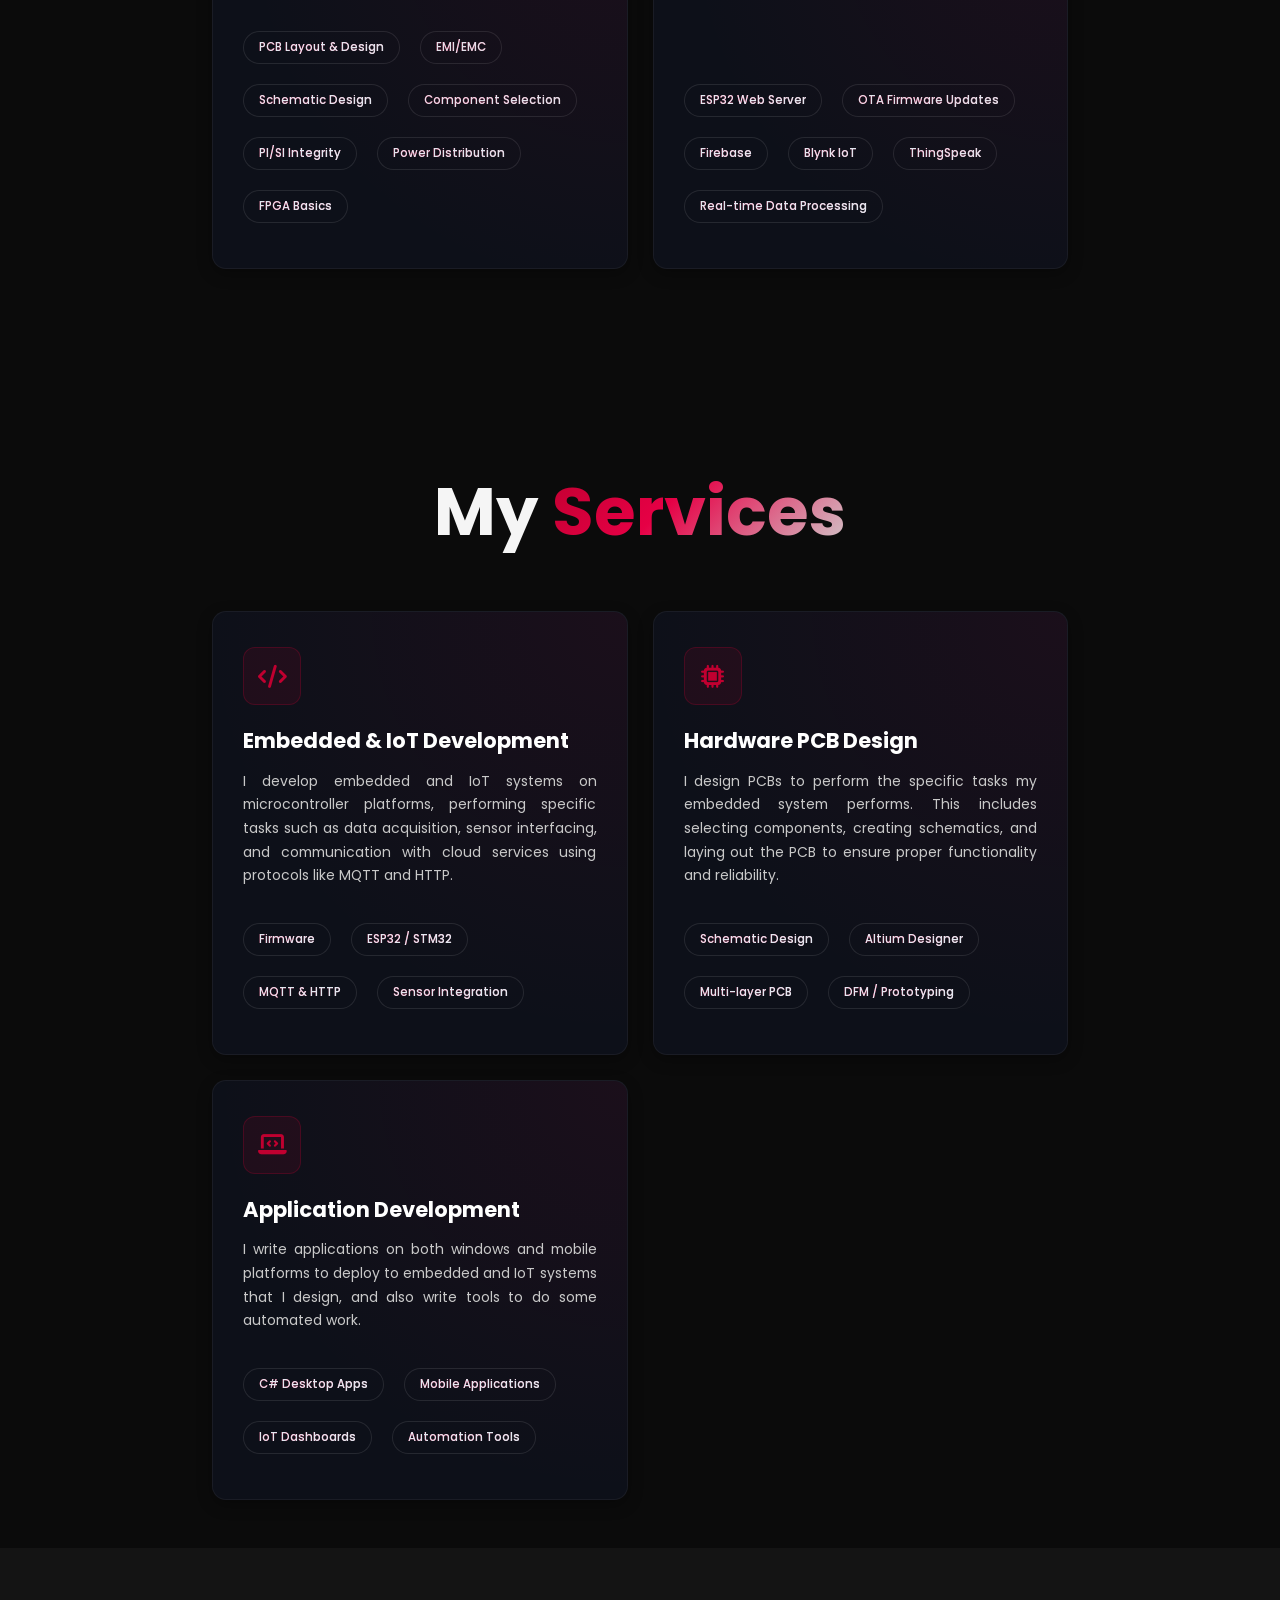
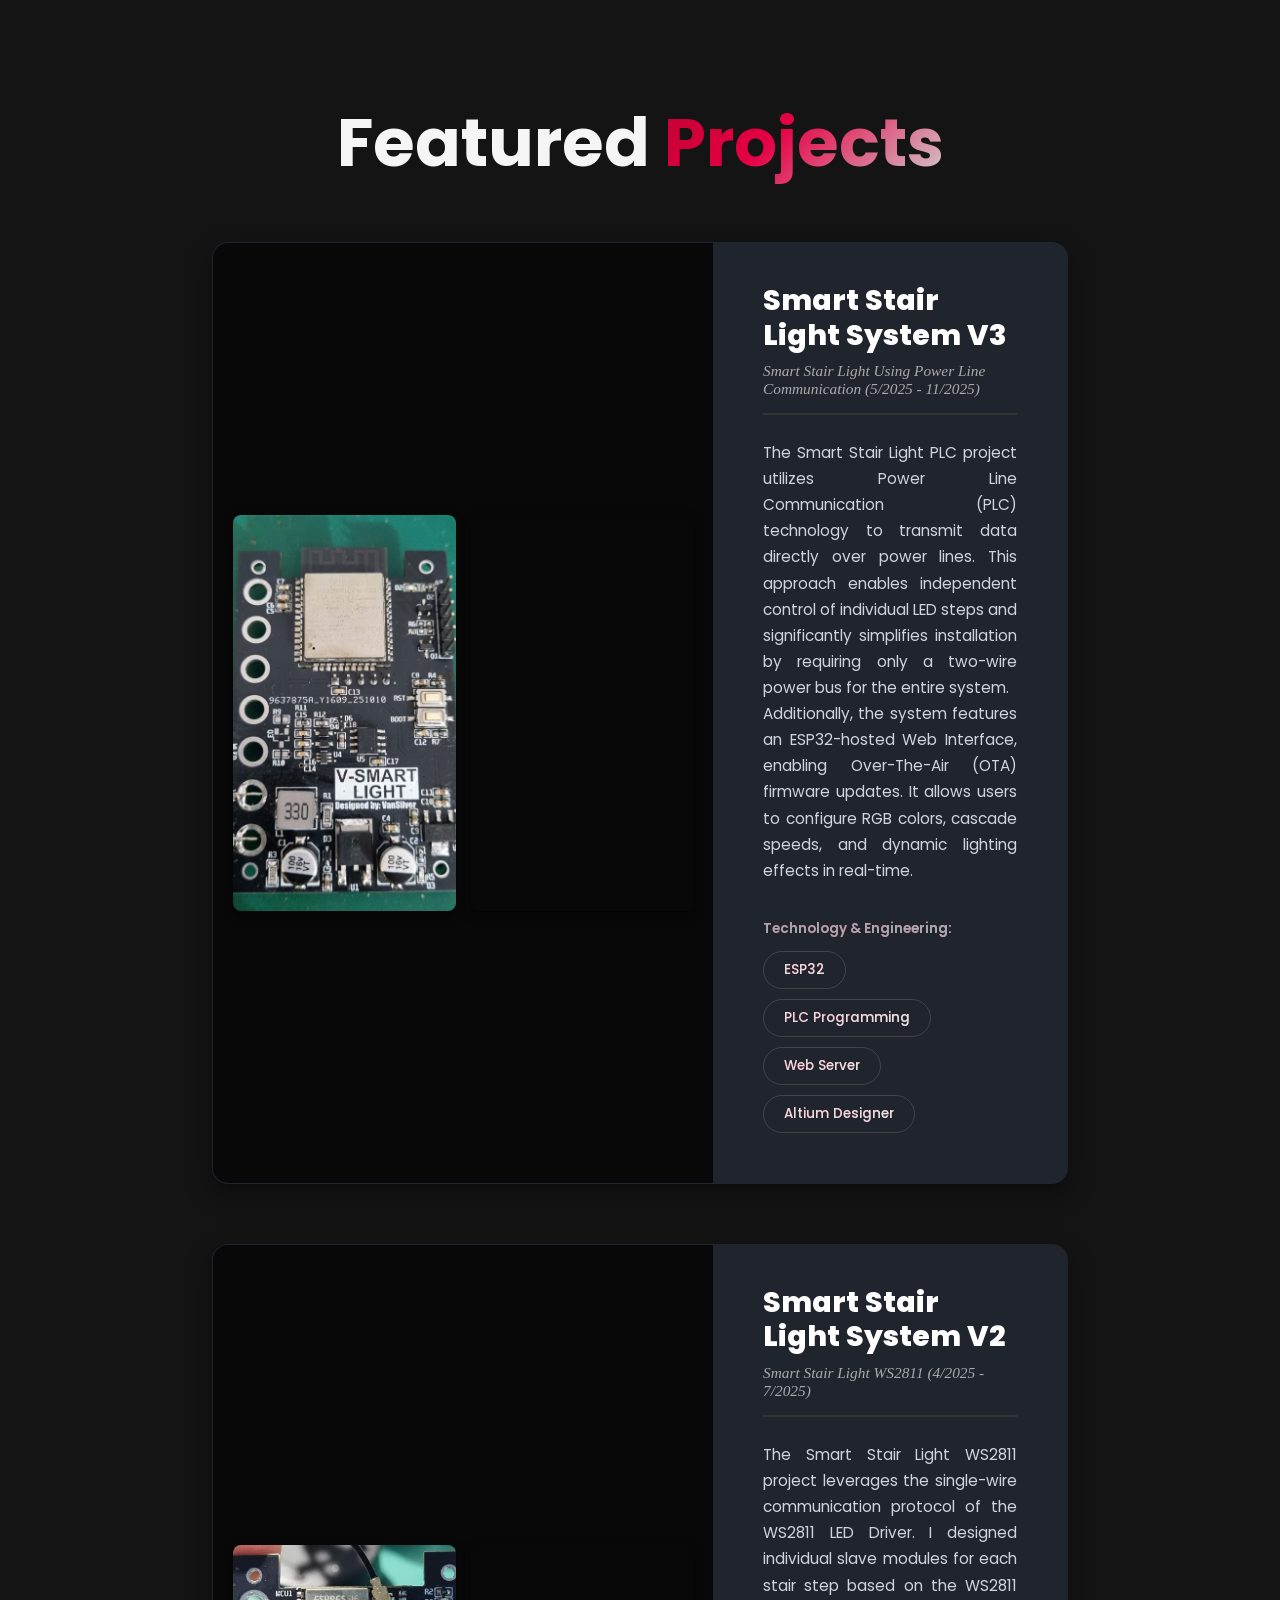
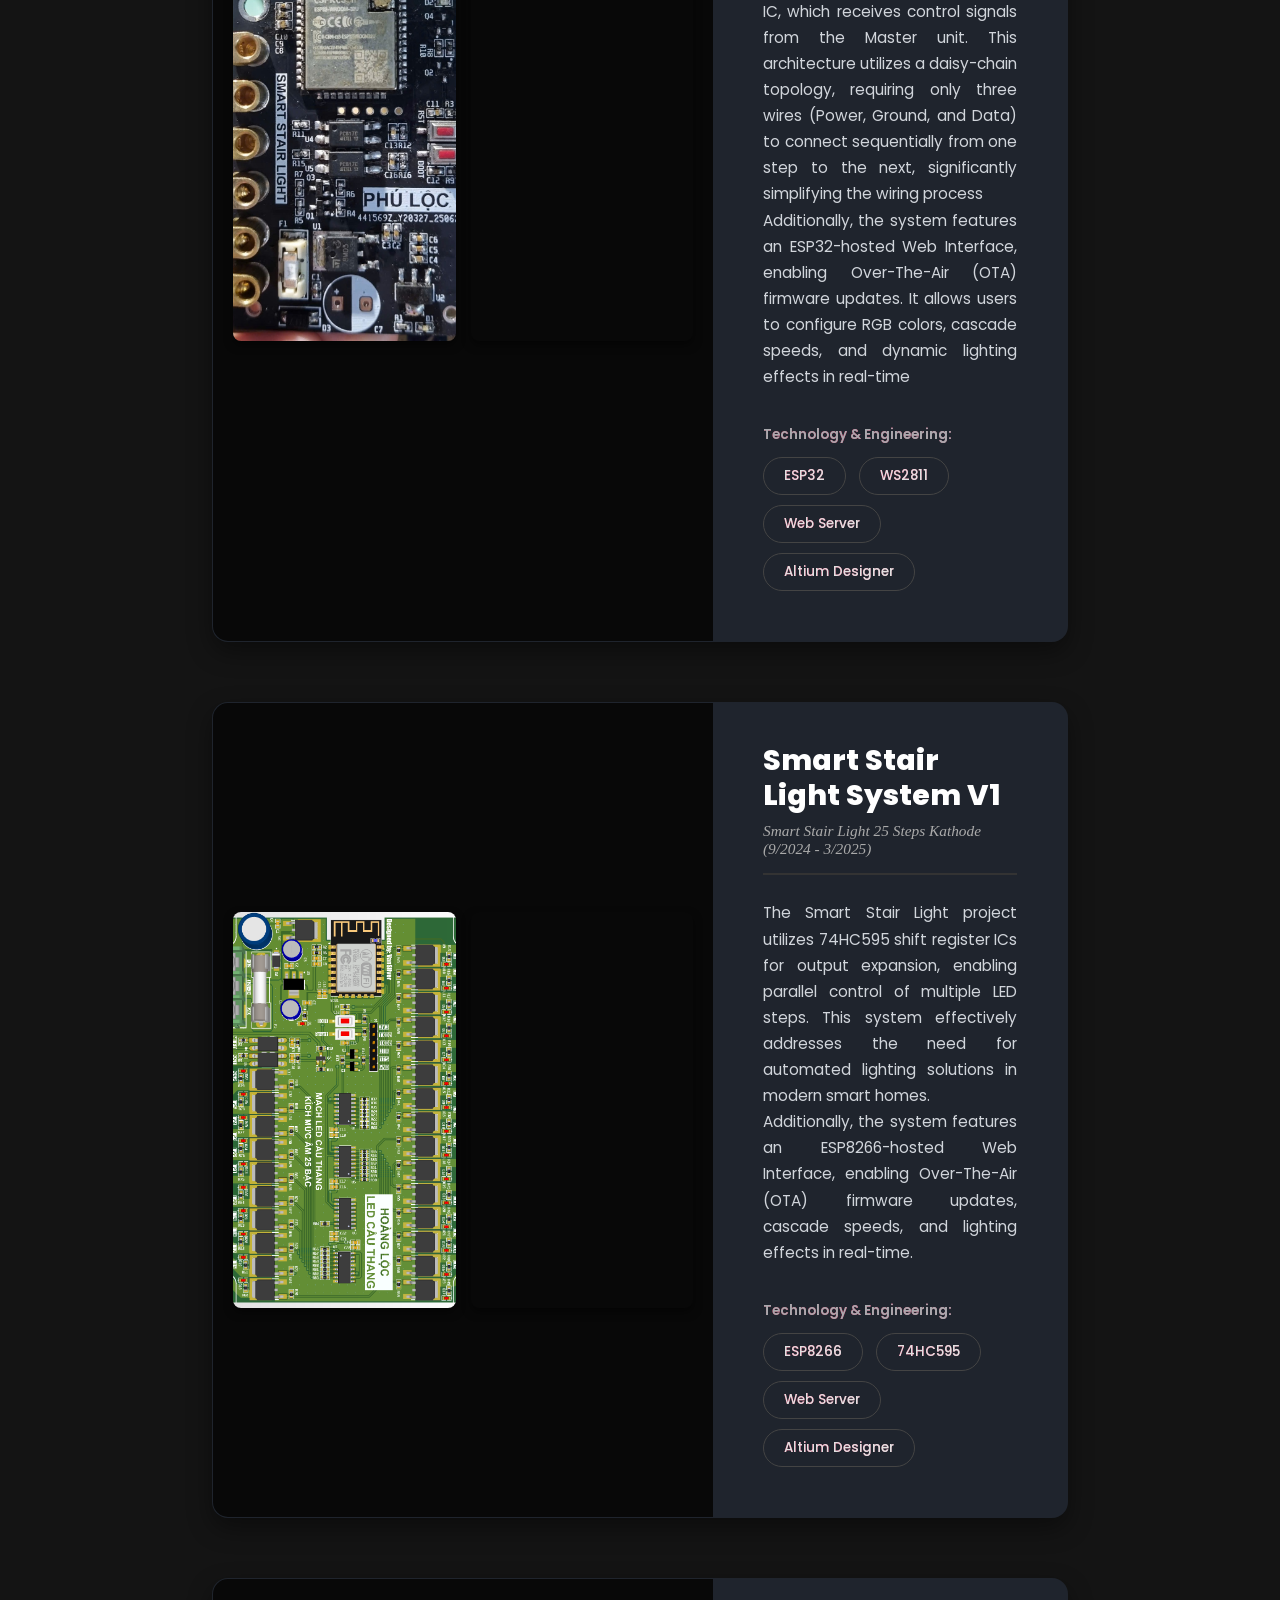
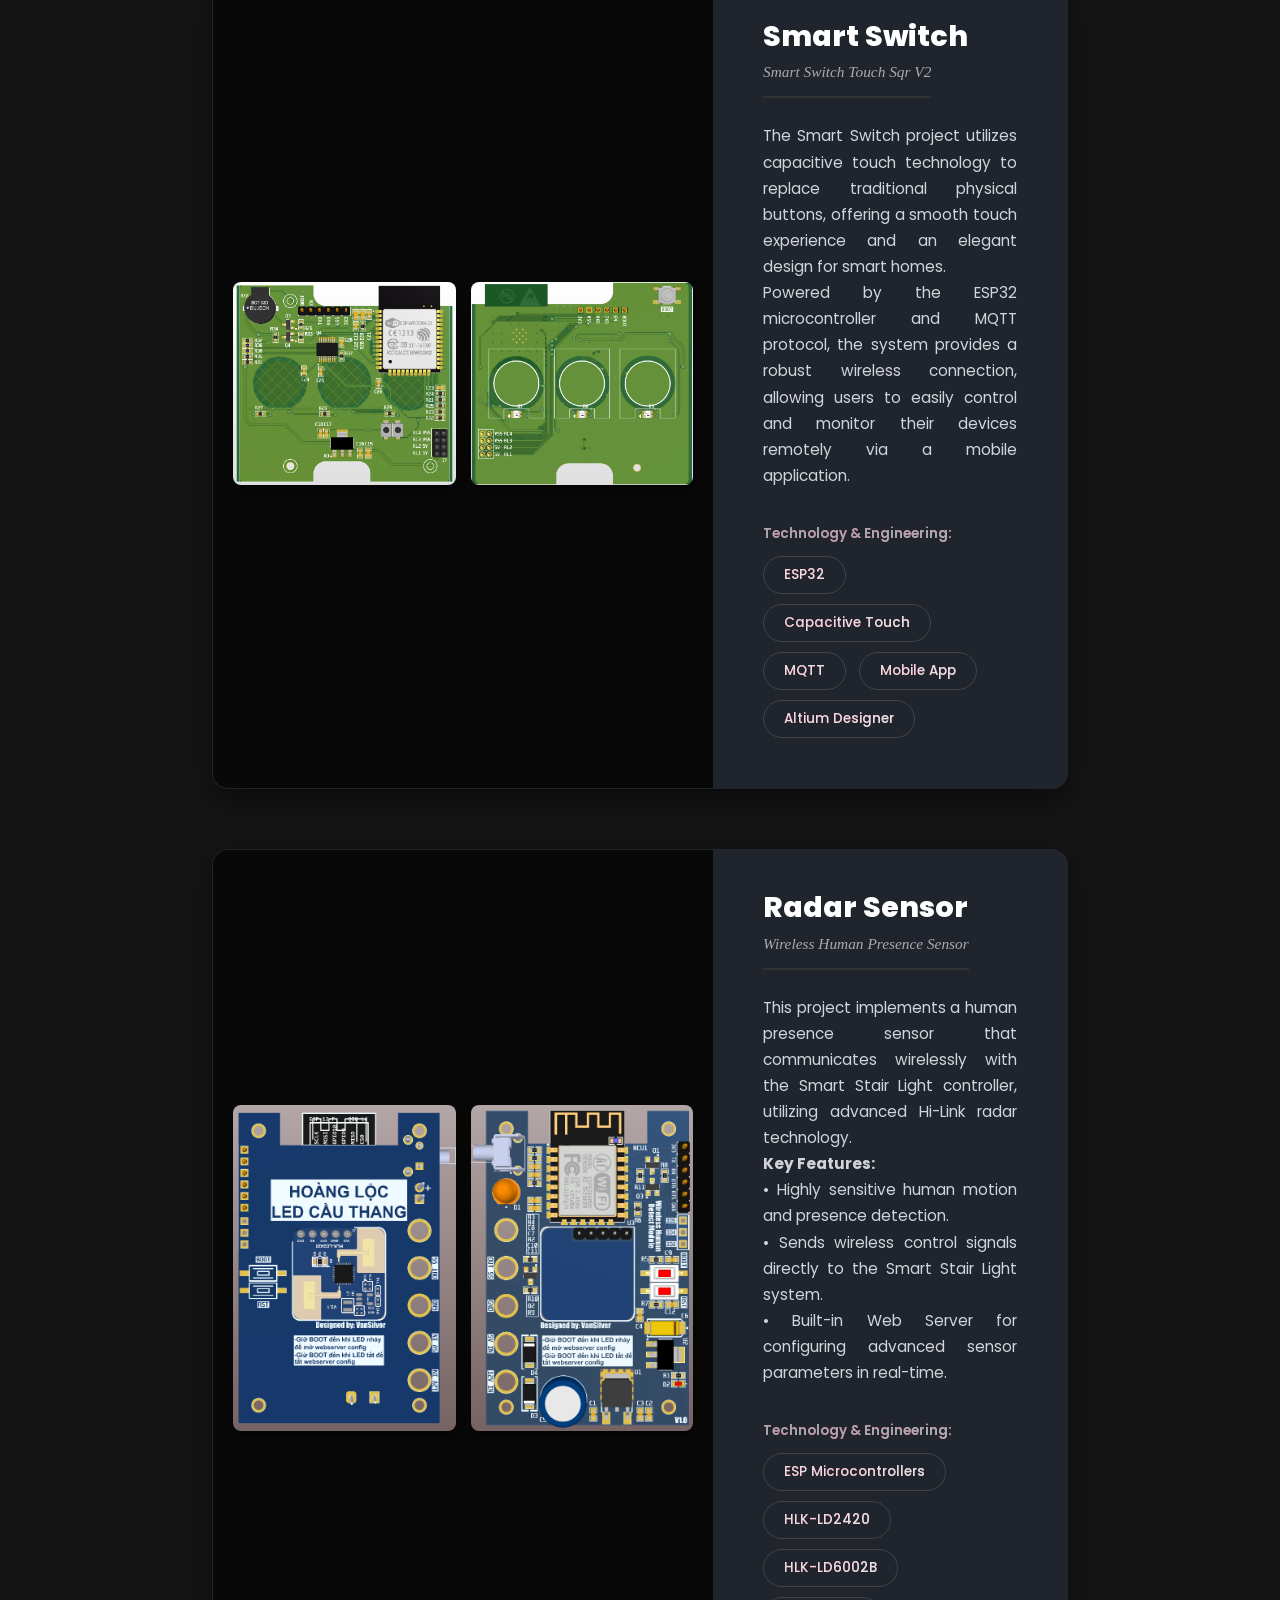
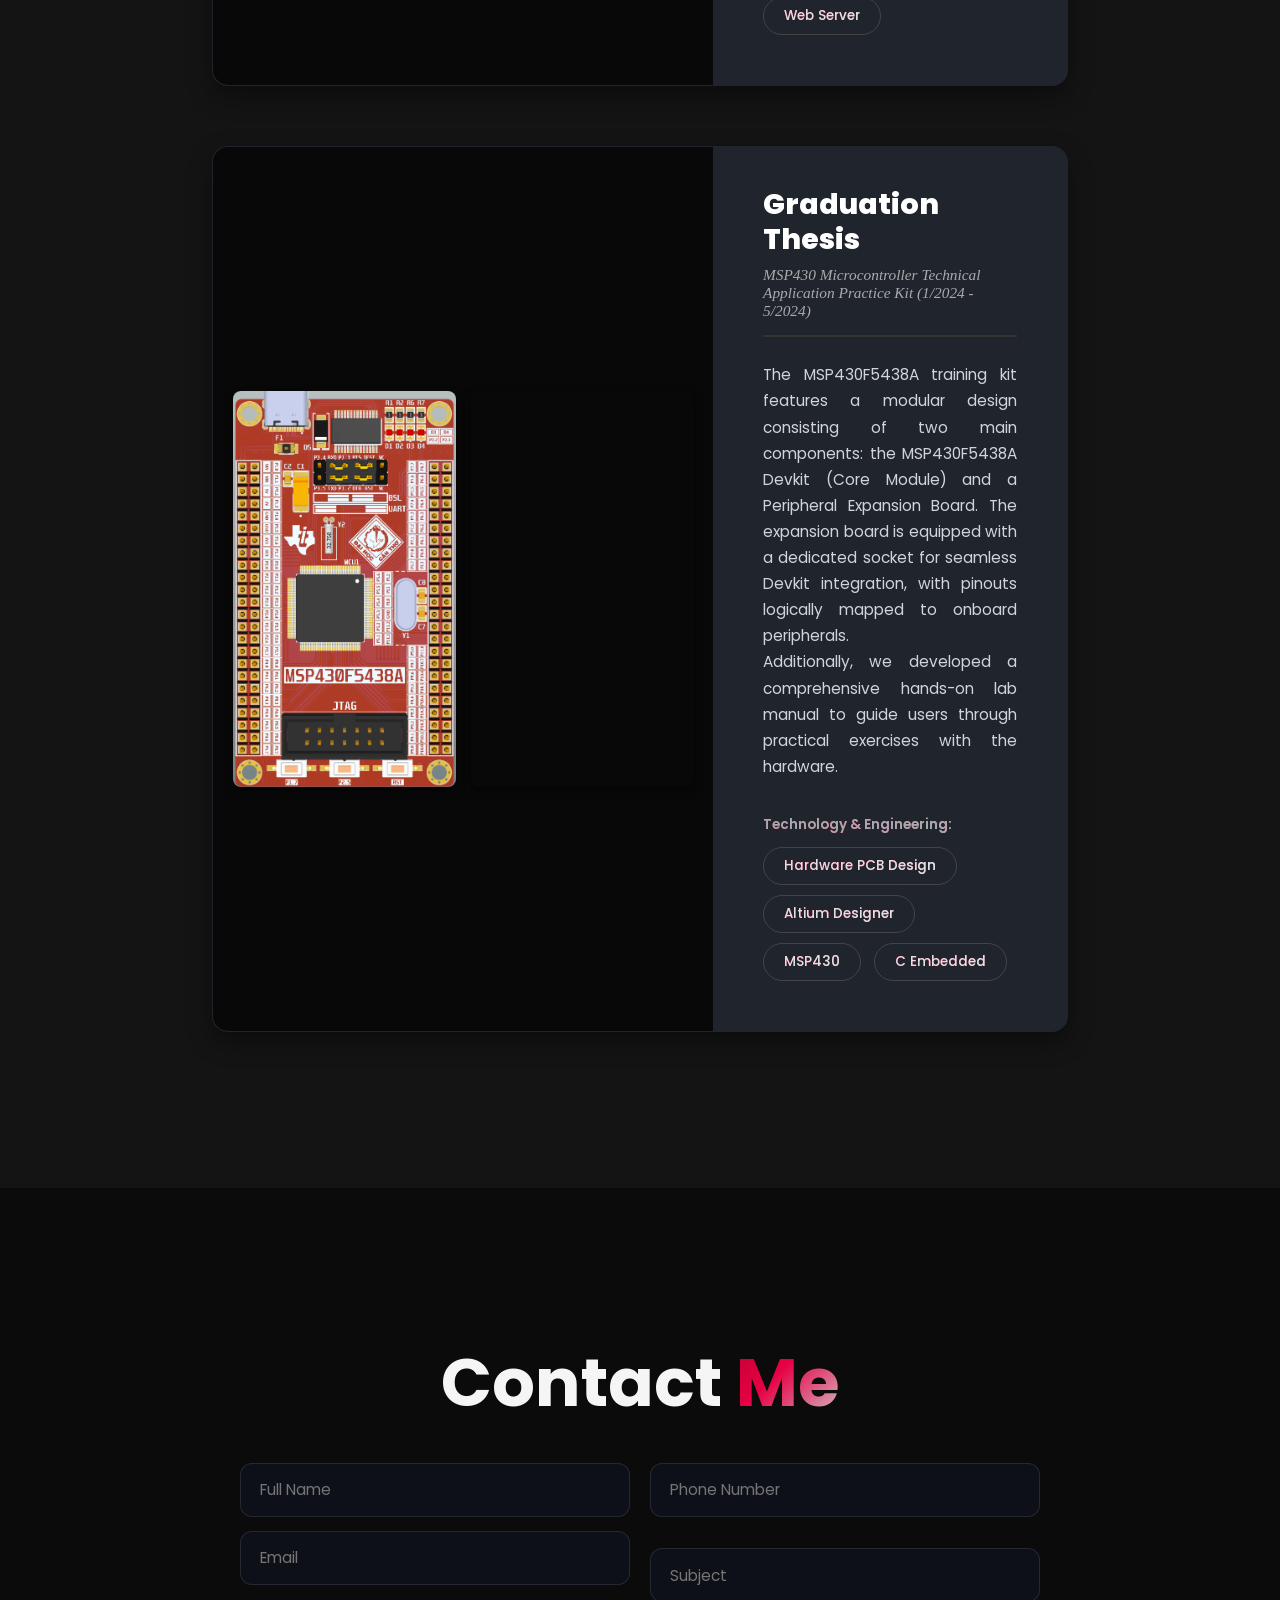
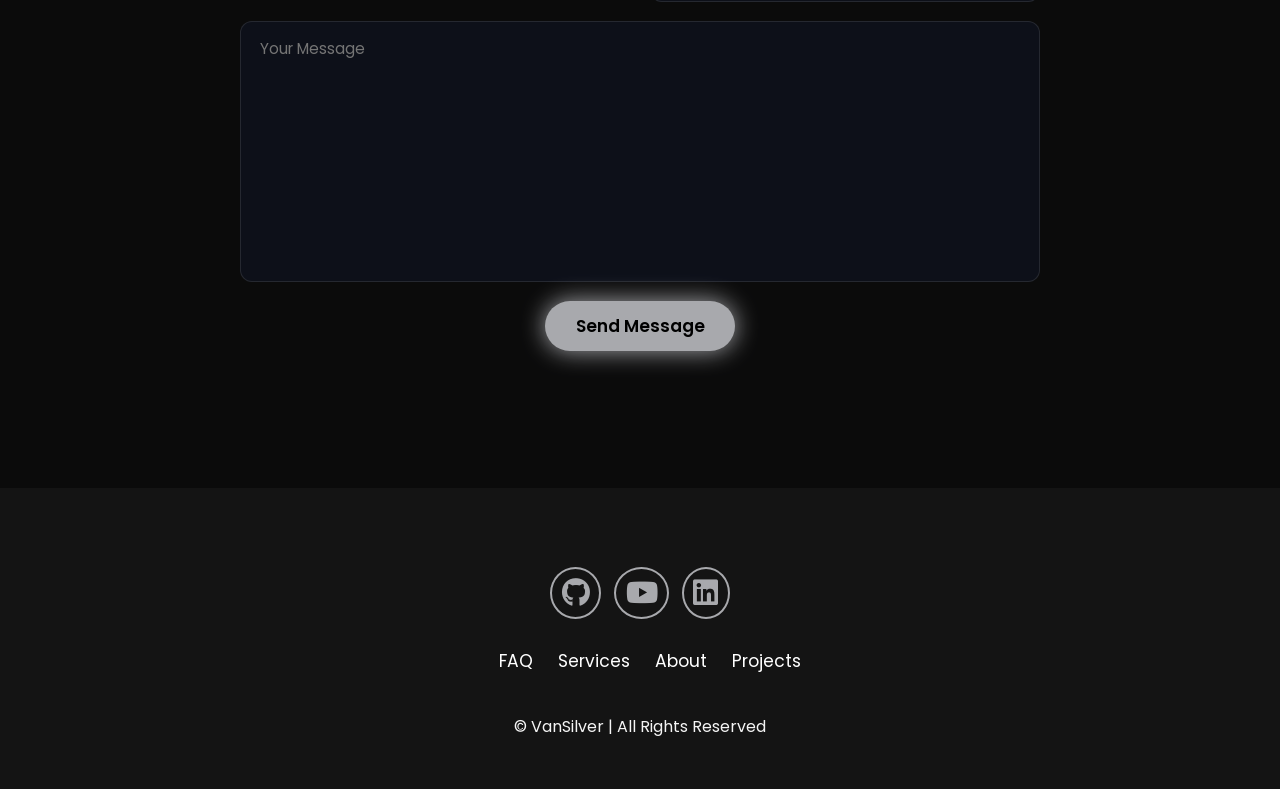
==== commit 033e9340: "Unify UI style between Skills and Services, optimize mobile responsiveness" ====
--- a/index.html
+++ b/index.html
@@ -82,7 +82,7 @@
   </section>
 
   <section class="skills" id="skills">
-    <h2 class="heading">Technical <span class="skills-accent">Stack</span></h2>
+    <h2 class="heading">Technical <span>Stack</span></h2>
     <div class="skills-container">
       
       <div class="skill-box">
@@ -177,40 +177,61 @@
   </section>
 
   <section class="services" id="services">
-    <h2 class="heading">Services</h2>
+    <h2 class="heading">My <span>Services</span></h2>
     <div class="services-container">
       <div class="service-box">
         <div class="service-info">
-          <i class="fa-solid fa-code"></i>
+          <div class="service-icon">
+            <i class="fa-solid fa-code"></i>
+          </div>
           <h4>Embedded & IoT Development</h4>
           <p>
             I develop embedded and IoT systems on microcontroller platforms, performing specific tasks such
-            as data
-            acquisition, sensor interfacing, and communication with cloud services using protocols like MQTT
+            as data acquisition, sensor interfacing, and communication with cloud services using protocols like MQTT
             and HTTP.
           </p>
+          <div class="tags">
+            <span>Firmware</span>
+            <span>ESP32 / STM32</span>
+            <span>MQTT & HTTP</span>
+            <span>Sensor Integration</span>
+          </div>
         </div>
       </div>
       <div class="service-box">
         <div class="service-info">
-          <i class="fa-solid fa-microchip"></i>
+          <div class="service-icon">
+            <i class="fa-solid fa-microchip"></i>
+          </div>
           <h4>Hardware PCB Design</h4>
           <p>
             I design PCBs to perform the specific tasks my embedded system performs. This includes selecting
-            components,
-            creating schematics, and laying out the PCB to ensure proper functionality and reliability.
+            components, creating schematics, and laying out the PCB to ensure proper functionality and reliability.
           </p>
+          <div class="tags">
+            <span>Schematic Design</span>
+            <span>Altium Designer</span>
+            <span>Multi-layer PCB</span>
+            <span>DFM / Prototyping</span>
+          </div>
         </div>
       </div>
       <div class="service-box">
         <div class="service-info">
-          <i class="fa-solid fa-laptop-code"></i>
+          <div class="service-icon">
+            <i class="fa-solid fa-laptop-code"></i>
+          </div>
           <h4>Application Development</h4>
           <p>
             I write applications on both windows and mobile platforms to deploy to embedded and IoT systems
-            that I
-            design, and also write tools to do some automated work.
+            that I design, and also write tools to do some automated work.
           </p>
+          <div class="tags">
+            <span>C# Desktop Apps</span>
+            <span>Mobile Applications</span>
+            <span>IoT Dashboards</span>
+            <span>Automation Tools</span>
+          </div>
         </div>
       </div>
 
@@ -218,7 +239,7 @@
   </section>
 
   <section class="projects" id="projects">
-    <h2 class="heading">Projects</h2>
+    <h2 class="heading">Featured <span>Projects</span></h2>
 
     <div class="projects-container-custom">
 
--- a/assets/css/style-orange-red.css
+++ b/assets/css/style-orange-red.css
@@ -289,65 +289,116 @@
   margin: 5rem 0;
 }
 
+.heading span,
+.heading .skills-accent {
+  background: var(--gradient);
+  -webkit-background-clip: text;
+  background-clip: text;
+  color: transparent;
+}
+
+/* =============Style cho Services============= */
 .services {
   background-color: var(--bg-color);
-  color: black;
-}
-
-.services h2 {
-  color: var(--text-color);
-
+  padding-bottom: 5rem;
 }
 
 .services-container {
   display: grid;
-  grid-template-columns: repeat(auto-fit, minmax(250px, 1fr));
+  grid-template-columns: repeat(auto-fit, minmax(320px, 1fr));
+  gap: 25px;
+  max-width: 1400px;
+  margin: 0 auto;
+  padding: 0 20px;
+}
+
+.service-box {
+  background: rgba(15, 20, 35, 0.6);
+  border: 1px solid rgba(255, 255, 255, 0.05);
+  border-radius: 14px;
+  padding: 35px 30px;
+  box-shadow: 0 5px 15px rgba(0, 0, 0, 0.3);
+  transition: transform 0.3s ease, border-color 0.3s ease, box-shadow 0.3s ease;
+  position: relative;
+  overflow: hidden;
+  display: flex;
+  flex-direction: column;
+  cursor: pointer;
+}
+
+/* Radial glow effect identical to skill-box */
+.service-box::before {
+  content: '';
+  position: absolute;
+  top: 0;
+  left: 0;
+  width: 100%;
+  height: 100%;
+  background: radial-gradient(circle at top right, rgba(192, 0, 48, 0.08), transparent 70%);
+  pointer-events: none;
+  transition: background 0.3s ease;
+}
+
+.service-box:hover {
+  transform: translateY(-5px);
+  border-color: rgba(192, 0, 48, 0.4);
+  box-shadow: 0 8px 25px rgba(192, 0, 48, 0.18);
+}
+
+.service-box:hover::before {
+  background: radial-gradient(circle at top right, rgba(192, 0, 48, 0.16), transparent 70%);
+}
+
+.service-info {
+  display: flex;
+  flex-direction: column;
+  align-items: flex-start;
+  text-align: left;
+  height: 100%;
+  position: relative;
+  z-index: 1;
+}
+
+.service-icon,
+.service-info > i {
+  width: 58px;
+  height: 58px;
+  display: inline-flex;
   align-items: center;
-  gap: 2.5rem;
-}
-
-.service-box {
-  display: flex;
   justify-content: center;
-  align-items: center;
-  background-color: var(--main-color);
-  height: 600px;
-  border-radius: 3rem;
-  cursor: pointer;
-  border: 5px solid transparent;
-  transition: 0.4s ease-in-out;
-}
-
-.service-box:hover {
-  background: var(--second-bg-color);
-  color: var(--main-color);
-  border: 5px solid var(--main-color);
-  transform: scale(1.03);
-}
-
-.service-info {
-  display: flex;
-  flex-direction: column;
-  text-align: center;
-  justify-content: center;
-  align-items: center;
-  padding: 5rem;
+  background: rgba(192, 0, 48, 0.1);
+  border: 1px solid rgba(192, 0, 48, 0.25);
+  border-radius: 12px;
+  margin-bottom: 22px;
+  color: var(--accent-color);
+  font-size: 2.4rem;
+  transition: all 0.3s ease;
+}
+
+.service-box:hover .service-icon,
+.service-box:hover .service-info > i {
+  background: var(--gradient);
+  color: #fff;
+  border-color: transparent;
+  transform: scale(1.08);
+  box-shadow: 0 0 20px rgba(192, 0, 48, 0.4);
 }
 
 .service-info h4 {
-  font-size: 3.5rem;
-  margin: 2rem 0;
-  font-weight: 800;
+  font-size: 2.2rem;
+  font-weight: 700;
+  color: #ffffff;
+  margin-bottom: 15px;
+  line-height: 1.3;
 }
 
 .service-info p {
-  font-size: 1.4rem;
-  font-weight: 600;
+  font-size: 1.45rem;
+  color: #c9c9c9;
   line-height: 1.7;
-}
-
-.service-info i {
-  font-size: 8rem;
+  font-weight: 400;
+  text-align: justify;
+  margin-bottom: 20px;
 }
 
 .projects {
@@ -423,6 +474,7 @@
 
 .contact {
   background-color: var(--bg-color);
+  padding-bottom: 7rem;
 }
 
 .contact h2 {
@@ -431,26 +483,57 @@
 }
 
 .contact form {
-  display: flex;
+  max-width: 800px;
+  margin: 3rem auto 0;
+  display: flex;
+  flex-direction: column;
+  gap: 2rem;
+  width: 100%;
+}
+
+.contact form .input-group {
+  display: grid;
+  grid-template-columns: 1fr 1fr;
+  gap: 2rem;
+  width: 100%;
+}
+
+.contact form .input-box {
+  display: flex;
+  flex-direction: column;
+  gap: 1.5rem;
+}
+
+.contact form .input-group-2 {
+  display: flex;
+  flex-direction: column;
   align-items: center;
-  justify-content: center;
-  gap: 3rem;
-  margin: 5rem 0;
-
-  text-align: center;
+  gap: 2rem;
+  width: 100%;
 }
 
 .contact form .input-box input,
 .contact form textarea {
   width: 100%;
-  padding: 2.5rem;
-  font-size: 1.8rem;
+  padding: 1.5rem 2rem;
+  font-size: 1.6rem;
   color: var(--text-color);
-  background-color: var(--bg-color);
-  border: 2px solid var(--main-color);
-  border-radius: 2rem;
-  margin: 1.5rem 0;
+  background-color: rgba(15, 20, 35, 0.6);
+  border: 1px solid rgba(255, 255, 255, 0.1);
+  border-radius: 12px;
   resize: none;
+  transition: all 0.3s ease;
+}
+
+.contact form .input-box input:focus,
+.contact form textarea:focus {
+  border-color: var(--accent-color);
+  box-shadow: 0 0 15px rgba(192, 0, 48, 0.3);
+  outline: none;
+}
+
+.contact form textarea {
+  width: 100%;
 }
 
 .input-phone::-webkit-inner-spin-button,
@@ -531,75 +614,6 @@
   border-left: 5px solid #ff4b4b;
 }
 
-@media (max-width: 1285px) {
-
-  #menu-icon {
-    display: block;
-  }
-
-  .navbar {
-    position: absolute;
-    top: 100%;
-    right: 0;
-    width: 50%;
-    padding: 1rem 3rem;
-    background-color: rgba(0, 0, 0, 0.8);
-    border-bottom-left-radius: 2rem;
-    border-left: 2px solid var(--main-color);
-    border-bottom: 2px solid var(--main-color);
-    display: none;
-
-  }
-
-  .navbar a {
-    display: block;
-    font-size: 2rem;
-    margin: 3rem 0;
-    color: var(--text-color);
-  }
-
-  .navbar.active {
-    display: block;
-  }
-
-  .gradient-btn {
-    display: none;
-  }
-
-  .home {
-    flex-direction: column-reverse;
-    margin: 5rem;
-    gap: 5rem;
-  }
-
-  .home-content {
-    align-items: center;
-    text-align: center;
-  }
-
-  .home-img img {
-    width: 56vw;
-  }
-
-  .about {
-    flex-direction: column-reverse;
-    text-align: center;
-  }
-
-  .about h2 {
-    text-align: center;
-    margin: 2rem 0;
-  }
-
-  .about img {
-    width: 52vw;
-  }
-
-  .contact form {
-    flex-direction: column;
-  }
-}
-
 /* =============Style cho project============= */
 .projects-container-custom {
   max-width: 1250px;
@@ -741,27 +755,6 @@
   border-color: var(--accent-color);
 }
 
-/* RESPONSIVE */
-@media (max-width: 1024px) {
-  .project-row {
-    flex-direction: column;
-  }
-
-  .project-media-gallery {
-    width: 100%;
-    flex: none;
-    padding: 15px;
-  }
-
-  .project-content {
-    padding: 30px;
-  }
-
-  .project-title {
-    font-size: 2.5rem;
-  }
-}
-
 /* =============Style cho Detail Gallery============= */
 .detail-gallery {
   display: grid;
@@ -794,13 +787,9 @@
   padding-bottom: 5rem;
 }
 
-.heading .skills-accent {
-  color: var(--accent-color);
-}
-
 .skills-container {
   display: grid;
-  grid-template-columns: repeat(auto-fit, minmax(380px, 1fr));
+  grid-template-columns: repeat(auto-fit, minmax(320px, 1fr));
   gap: 25px;
   max-width: 1400px;
   margin: 0 auto;
@@ -810,9 +799,9 @@
 .skill-box {
   background: rgba(15, 20, 35, 0.6);
   border: 1px solid rgba(255, 255, 255, 0.05);
-  border-radius: 12px;
+  border-radius: 14px;
   padding: 35px 30px;
-  box-shadow: 0 5px 15px rgba(0,0,0,0.3);
+  box-shadow: 0 5px 15px rgba(0, 0, 0, 0.3);
   transition: transform 0.3s ease, border-color 0.3s ease, box-shadow 0.3s ease;
   position: relative;
   overflow: hidden;
@@ -830,28 +819,29 @@
   height: 100%;
   background: radial-gradient(circle at top right, rgba(192, 0, 48, 0.08), transparent 70%);
   pointer-events: none;
+  transition: background 0.3s ease;
 }
 
 .skill-box:hover {
   transform: translateY(-5px);
   border-color: rgba(192, 0, 48, 0.4);
-  box-shadow: 0 8px 25px rgba(192, 0, 48, 0.15);
+  box-shadow: 0 8px 25px rgba(192, 0, 48, 0.18);
 }
 
 .skill-box:hover::before {
-  background: radial-gradient(circle at top right, rgba(192, 0, 48, 0.15), transparent 70%);
+  background: radial-gradient(circle at top right, rgba(192, 0, 48, 0.16), transparent 70%);
 }
 
 .skill-title {
   font-size: 1.8rem;
   font-weight: 600;
   color: white;
-  margin-bottom: 25px;
+  margin-bottom: 22px;
   display: flex;
   align-items: center;
   gap: 15px;
   border-bottom: 1px solid rgba(255, 255, 255, 0.08);
-  padding-bottom: 20px;
+  padding-bottom: 18px;
 }
 
 .skill-title i {
@@ -859,28 +849,520 @@
   font-size: 2.2rem;
 }
 
-.skill-box .tags {
+/* Unified tag styles for Skills & Services */
+.skill-box .tags,
+.service-box .tags {
   display: flex;
   flex-wrap: wrap;
-  gap: 12px;
+  gap: 10px;
   margin-top: auto;
-}
-
-.skill-box .tags span {
+  padding-top: 15px;
+}
+
+.skill-box .tags span,
+.service-box .tags span {
   display: inline-block;
   background-color: #1a202c;
   border: 1px solid rgba(255, 255, 255, 0.1);
   color: #e2e8f0;
-  padding: 8px 16px;
+  padding: 7px 15px;
   border-radius: 25px;
-  font-size: 1.1rem;
+  font-size: 1.2rem;
   font-weight: 500;
   transition: all 0.3s ease;
 }
 
-.skill-box .tags span:hover {
+.skill-box .tags span:hover,
+.service-box .tags span:hover {
   background-color: var(--accent-color);
   color: #fff;
   border-color: var(--accent-color);
   transform: translateY(-2px);
+}
+
+/* ====================================================
+   RESPONSIVE DESIGN (MOBILE & TABLET OPTIMIZATIONS)
+   ==================================================== */
+
+/* --- Laptop & Smaller Desktops (max-width: 1285px) --- */
+@media (max-width: 1285px) {
+  #menu-icon {
+    display: block;
+  }
+
+  .navbar {
+    position: absolute;
+    top: 100%;
+    right: 0;
+    width: 40%;
+    min-width: 250px;
+    padding: 1.5rem 2.5rem;
+    background-color: rgba(11, 11, 11, 0.95);
+    backdrop-filter: blur(15px);
+    -webkit-backdrop-filter: blur(15px);
+    border-bottom-left-radius: 2rem;
+    border-left: 2px solid var(--accent-color);
+    border-bottom: 2px solid var(--accent-color);
+    box-shadow: 0 10px 30px rgba(0, 0, 0, 0.7);
+    display: none;
+  }
+
+  .navbar a {
+    display: block;
+    font-size: 1.8rem;
+    margin: 2rem 0;
+    color: var(--text-color);
+  }
+
+  .navbar.active {
+    display: block;
+  }
+
+  .gradient-btn {
+    display: none;
+  }
+
+  .home {
+    flex-direction: column-reverse;
+    margin: 0 auto;
+    padding-top: 12rem;
+    gap: 4rem;
+  }
+
+  .home-content {
+    align-items: center;
+    text-align: center;
+  }
+
+  .home-img img {
+    width: 45vw;
+    max-width: 320px;
+  }
+
+  .about {
+    flex-direction: column-reverse;
+    text-align: center;
+    gap: 4rem;
+  }
+
+  .about h2 {
+    text-align: center;
+    margin: 2rem 0;
+  }
+
+  .about img {
+    width: 45vw;
+    max-width: 320px;
+  }
+}
+
+/* --- Medium Tablets (max-width: 1024px) --- */
+@media (max-width: 1024px) {
+  section {
+    padding: 8rem 8% 5rem;
+  }
+
+  .project-row {
+    flex-direction: column;
+  }
+
+  .project-media-gallery {
+    width: 100%;
+    flex: none;
+    padding: 20px;
+  }
+
+  .project-content {
+    padding: 30px;
+  }
+
+  .project-title {
+    font-size: 2.5rem;
+  }
+
+  .skills-container,
+  .services-container {
+    grid-template-columns: repeat(auto-fit, minmax(280px, 1fr));
+    gap: 20px;
+  }
+}
+
+/* --- Small Tablets & Large Phones (max-width: 768px) --- */
+@media (max-width: 768px) {
+  html {
+    font-size: 55%;
+  }
+
+  section {
+    min-height: auto;
+    padding: 7rem 5% 4rem;
+  }
+
+  .header {
+    padding: 1.5rem 5%;
+  }
+
+  .logo {
+    font-size: 2.4rem;
+  }
+
+  #menu-icon {
+    font-size: 3.2rem;
+  }
+
+  .navbar {
+    width: 100%;
+    left: 0;
+    right: 0;
+    padding: 2rem 0;
+    border-radius: 0 0 20px 20px;
+    border-left: none;
+    border-right: none;
+    border-bottom: 2px solid var(--accent-color);
+  }
+
+  .navbar a {
+    margin: 1rem auto;
+    font-size: 1.8rem;
+    width: 80%;
+    text-align: center;
+    padding: 0.8rem 1.5rem;
+    border-radius: 8px;
+    border-bottom: none;
+  }
+
+  .navbar a:hover {
+    background: rgba(192, 0, 48, 0.2);
+    color: #fff;
+    border-bottom: none;
+  }
+
+  .home {
+    padding-top: 10rem;
+    gap: 3rem;
+  }
+
+  .home-img img {
+    width: 55vw;
+    max-width: 240px;
+    min-width: 160px;
+  }
+
+  .home-content h1 {
+    font-size: 3.8rem;
+    line-height: 1.2;
+  }
+
+  .home-content h3 {
+    font-size: 2.2rem;
+    margin: 0.8rem 0 1.2rem;
+  }
+
+  .home-content p {
+    font-size: 1.4rem;
+    line-height: 1.8;
+    text-align: center;
+  }
+
+  .social-icons a {
+    font-size: 2.2rem;
+    padding: 0.8rem;
+    margin: 1.5rem 0.4rem;
+  }
+
+  .btn {
+    padding: 0.9rem 2.4rem;
+    font-size: 1.5rem;
+  }
+
+  .btn-group {
+    gap: 1.2rem;
+    justify-content: center;
+  }
+
+  .about {
+    gap: 3rem;
+    padding-top: 6rem;
+  }
+
+  .about-img img {
+    width: 55vw;
+    max-width: 240px;
+    min-width: 160px;
+  }
+
+  .about-content h2 {
+    font-size: 3.6rem;
+    text-align: center;
+    margin-bottom: 1.5rem;
+  }
+
+  .about-content p {
+    font-size: 1.4rem;
+    line-height: 1.8;
+    text-align: justify;
+  }
+
+  .about-content .btn {
+    margin: 2rem 0 0;
+  }
+
+  .heading {
+    font-size: 3.6rem;
+    margin: 3.5rem 0;
+  }
+
+  .skills-container,
+  .services-container {
+    grid-template-columns: 1fr;
+    gap: 20px;
+    padding: 0;
+  }
+
+  .skill-box,
+  .service-box {
+    padding: 25px 20px;
+  }
+
+  .skill-title {
+    font-size: 1.6rem;
+    margin-bottom: 18px;
+    padding-bottom: 14px;
+    gap: 12px;
+  }
+
+  .skill-title i {
+    font-size: 1.9rem;
+  }
+
+  .service-icon,
+  .service-info > i {
+    width: 50px;
+    height: 50px;
+    font-size: 2.1rem;
+    margin-bottom: 16px;
+  }
+
+  .service-info h4 {
+    font-size: 1.9rem;
+    margin-bottom: 12px;
+  }
+
+  .service-info p {
+    font-size: 1.35rem;
+    margin-bottom: 16px;
+  }
+
+  .skill-box .tags,
+  .service-box .tags {
+    gap: 8px;
+    padding-top: 12px;
+  }
+
+  .skill-box .tags span,
+  .service-box .tags span {
+    font-size: 1.15rem;
+    padding: 6px 12px;
+  }
+
+  .projects-container-custom {
+    padding: 0;
+  }
+
+  .project-row {
+    margin-bottom: 35px;
+    border-radius: 14px;
+  }
+
+  .project-media-gallery {
+    padding: 12px;
+    gap: 10px;
+  }
+
+  .project-content {
+    padding: 22px 18px;
+  }
+
+  .project-title {
+    font-size: 2.2rem;
+  }
+
+  .project-summary {
+    font-size: 1.4rem;
+    margin-bottom: 15px;
+    padding-bottom: 10px;
+  }
+
+  .project-description {
+    font-size: 1.35rem;
+    margin-bottom: 20px;
+    line-height: 1.6;
+    text-align: left;
+  }
+
+  .tech-label {
+    font-size: 1.3rem;
+    margin-bottom: 8px;
+  }
+
+  .tags span {
+    font-size: 1.2rem;
+    padding: 6px 12px;
+    margin-right: 6px;
+    margin-bottom: 6px;
+  }
+
+  .detail-gallery {
+    grid-template-columns: 1fr;
+    gap: 15px;
+    margin-top: 30px;
+  }
+
+  .detail-gallery img {
+    height: 200px;
+  }
+
+  .contact form {
+    margin-top: 2rem;
+  }
+
+  .contact form .input-group {
+    grid-template-columns: 1fr;
+    gap: 1.5rem;
+  }
+
+  .contact form .input-box input,
+  .contact form textarea {
+    padding: 1.4rem 1.6rem;
+    font-size: 1.4rem;
+  }
+
+  .contact form .btn {
+    width: 100%;
+    max-width: 220px;
+  }
+
+  .footer {
+    padding: 35px 15px;
+  }
+
+  .footer ul {
+    display: flex;
+    flex-wrap: wrap;
+    justify-content: center;
+    gap: 15px;
+  }
+
+  .footer ul li {
+    margin: 0;
+  }
+
+  .footer .copyright {
+    font-size: 1.3rem;
+    margin-top: 25px;
+  }
+}
+
+/* --- Mobile Phones (max-width: 480px) --- */
+@media (max-width: 480px) {
+  html {
+    font-size: 50%;
+  }
+
+  section {
+    padding: 5rem 3% 2.5rem;
+  }
+
+  .header {
+    padding: 1.2rem 4%;
+  }
+
+  .logo {
+    font-size: 2.1rem;
+  }
+
+  #menu-icon {
+    font-size: 2.8rem;
+  }
+
+  .home {
+    padding-top: 8rem;
+    gap: 2.5rem;
+  }
+
+  .home-img img,
+  .about-img img {
+    width: 65vw;
+    max-width: 200px;
+  }
+
+  .home-content h1 {
+    font-size: 3.2rem;
+  }
+
+  .home-content h3 {
+    font-size: 1.8rem;
+  }
+
+  .about-content h2 {
+    font-size: 3rem;
+  }
+
+  .heading {
+    font-size: 2.8rem;
+    margin: 2.5rem 0;
+  }
+
+  .skill-box,
+  .service-box {
+    padding: 20px 16px;
+    border-radius: 12px;
+  }
+
+  .service-info h4 {
+    font-size: 1.7rem;
+  }
+
+  .service-info p {
+    font-size: 1.3rem;
+  }
+
+  .skill-box .tags span,
+  .service-box .tags span {
+    font-size: 1.1rem;
+    padding: 5px 10px;
+  }
+
+  .project-title {
+    font-size: 1.9rem;
+  }
+
+  .project-media-gallery {
+    padding: 10px;
+    gap: 8px;
+  }
+
+  .btn {
+    padding: 0.8rem 1.8rem;
+    font-size: 1.4rem;
+  }
+
+  .btn-group {
+    width: 100%;
+    gap: 1rem;
+  }
+
+  .social-icons a {
+    font-size: 2rem;
+    padding: 0.7rem;
+    margin: 0 0.3rem;
+  }
+
+  .toast {
+    left: 10px;
+    right: 10px;
+    width: auto;
+    font-size: 1.3rem;
+    text-align: center;
+  }
 }
